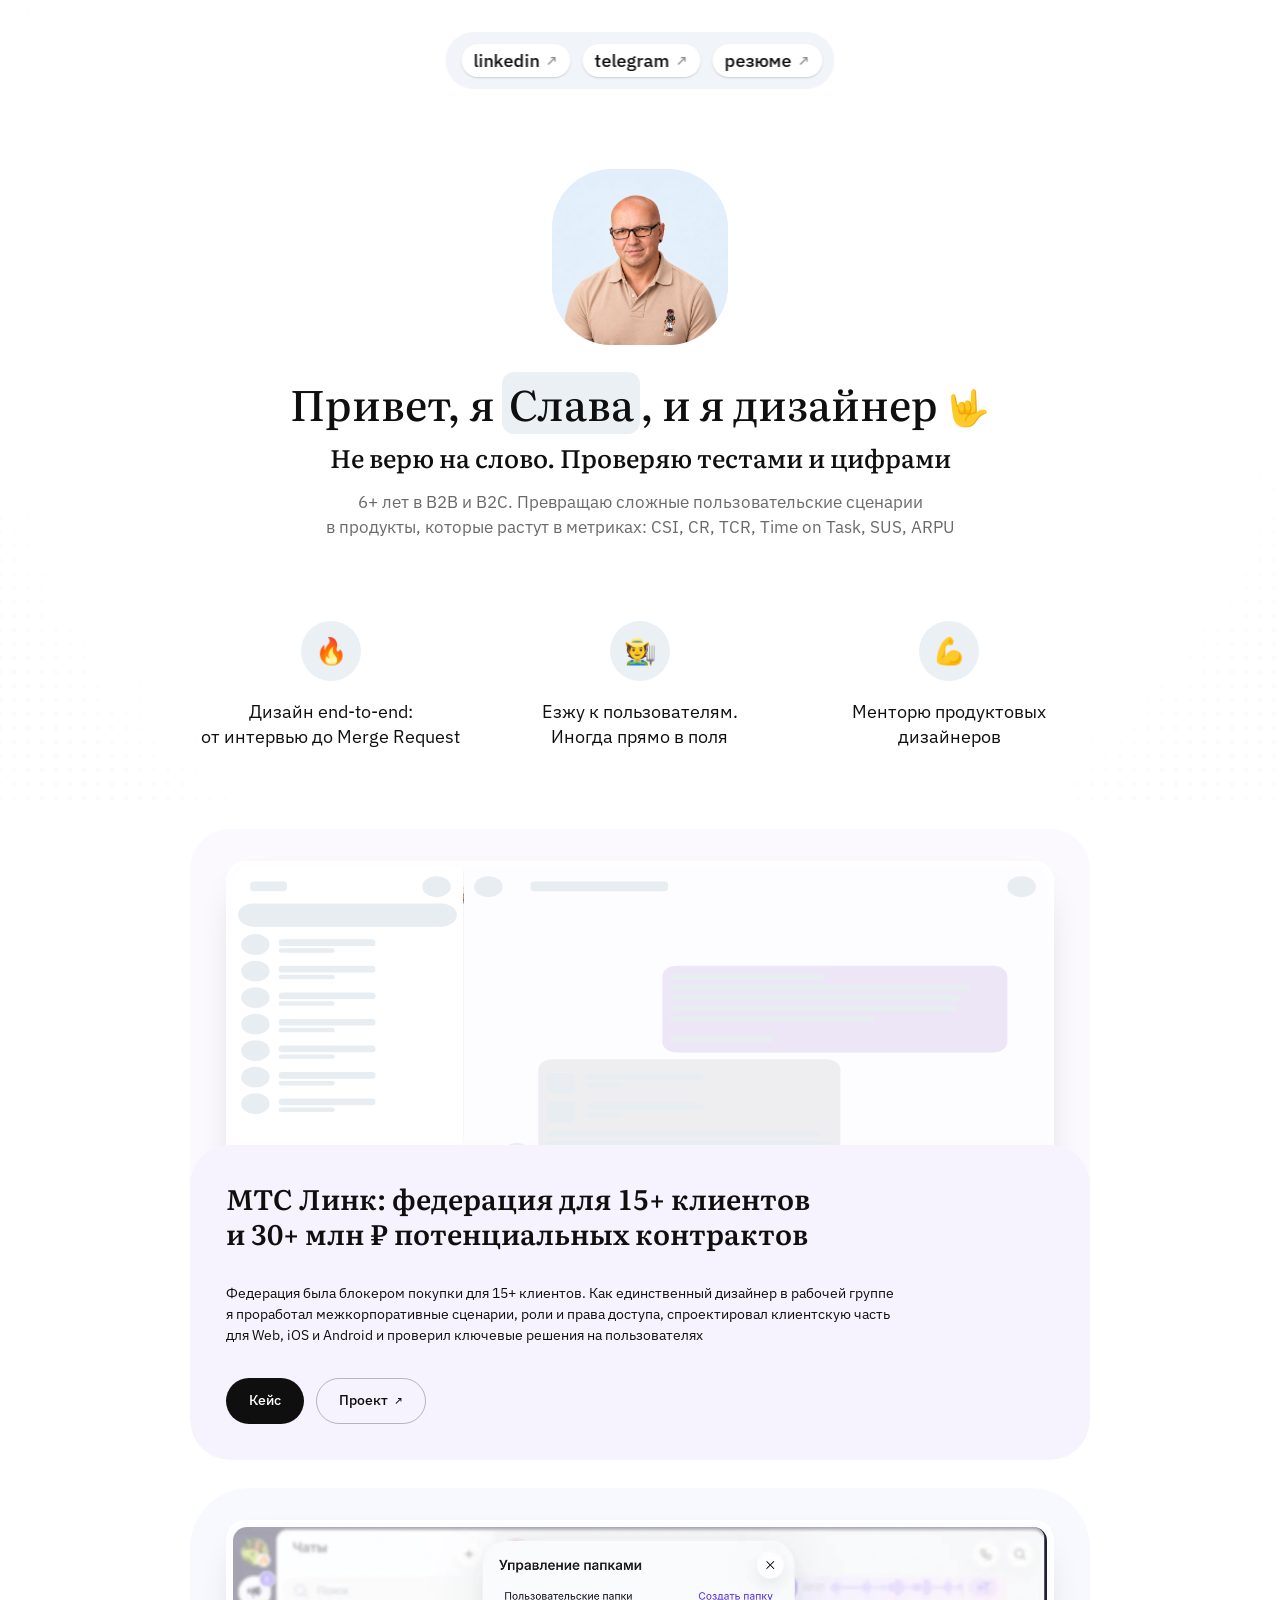
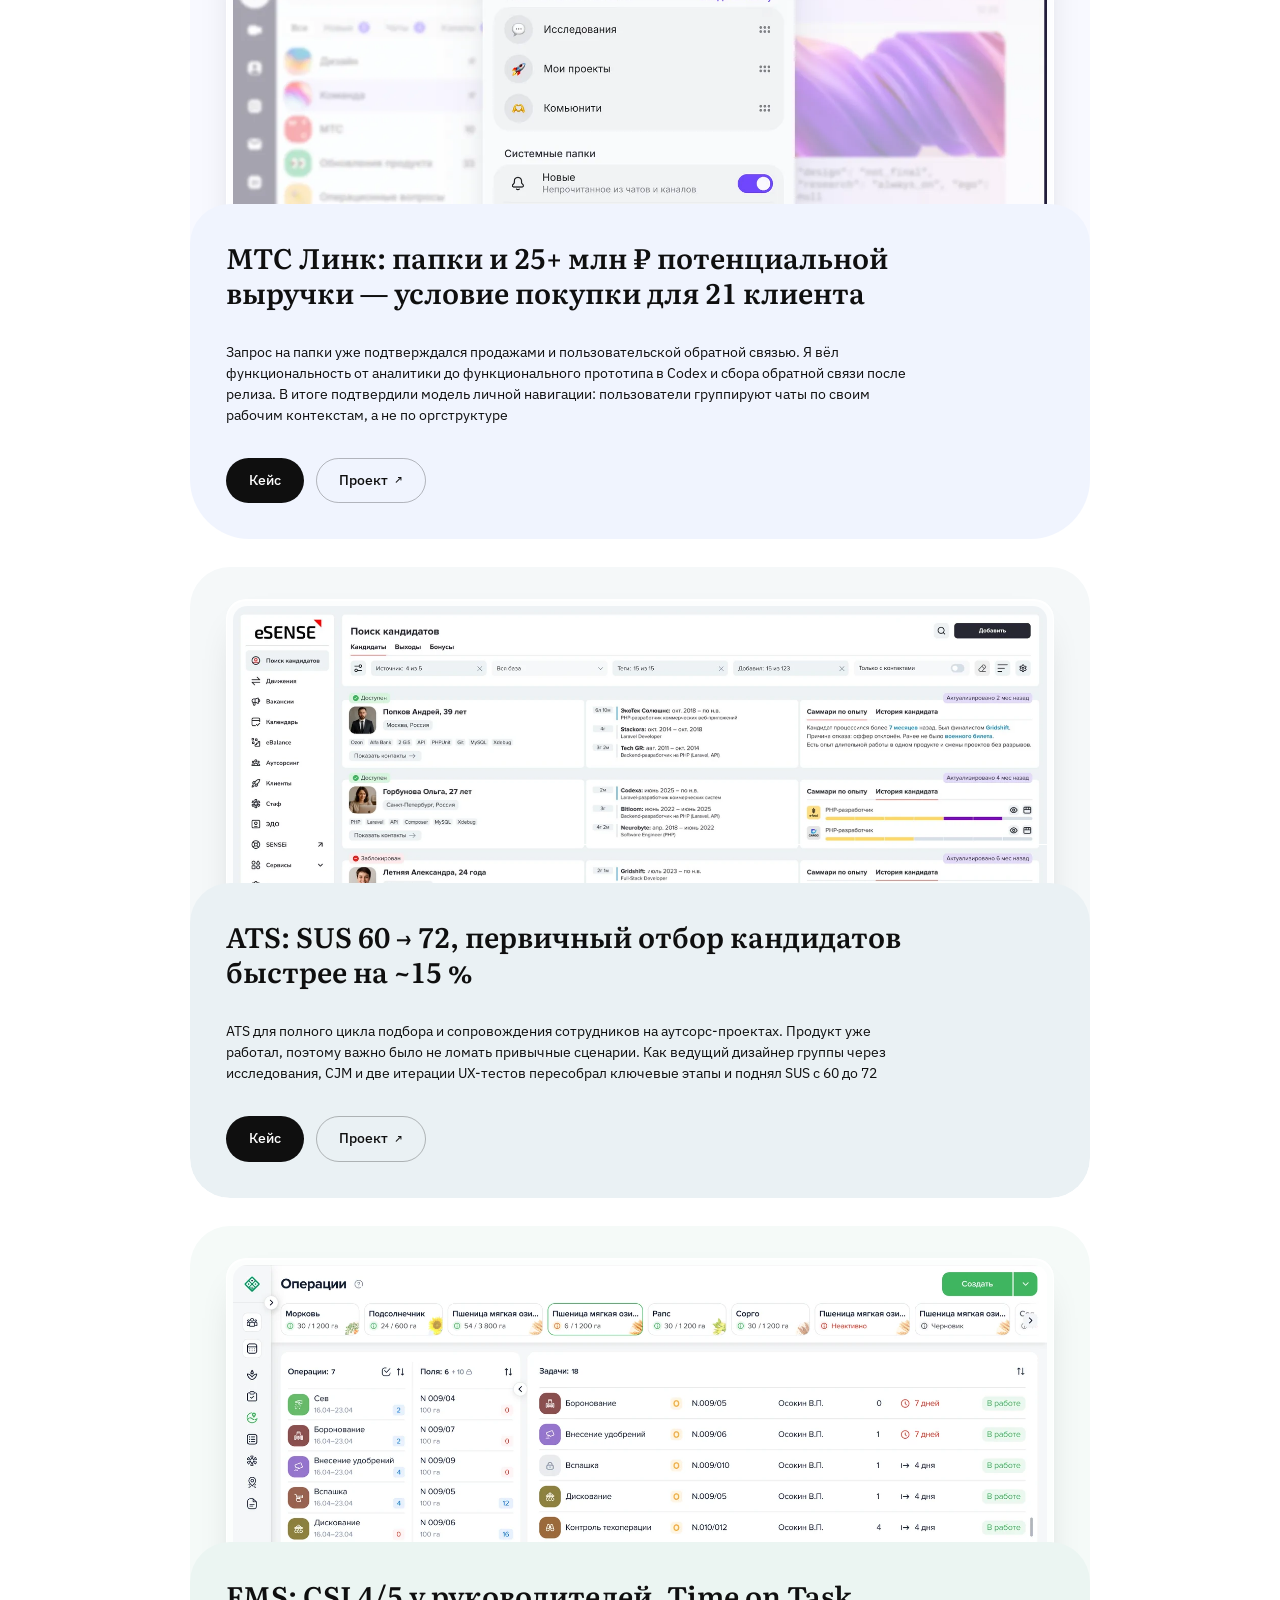
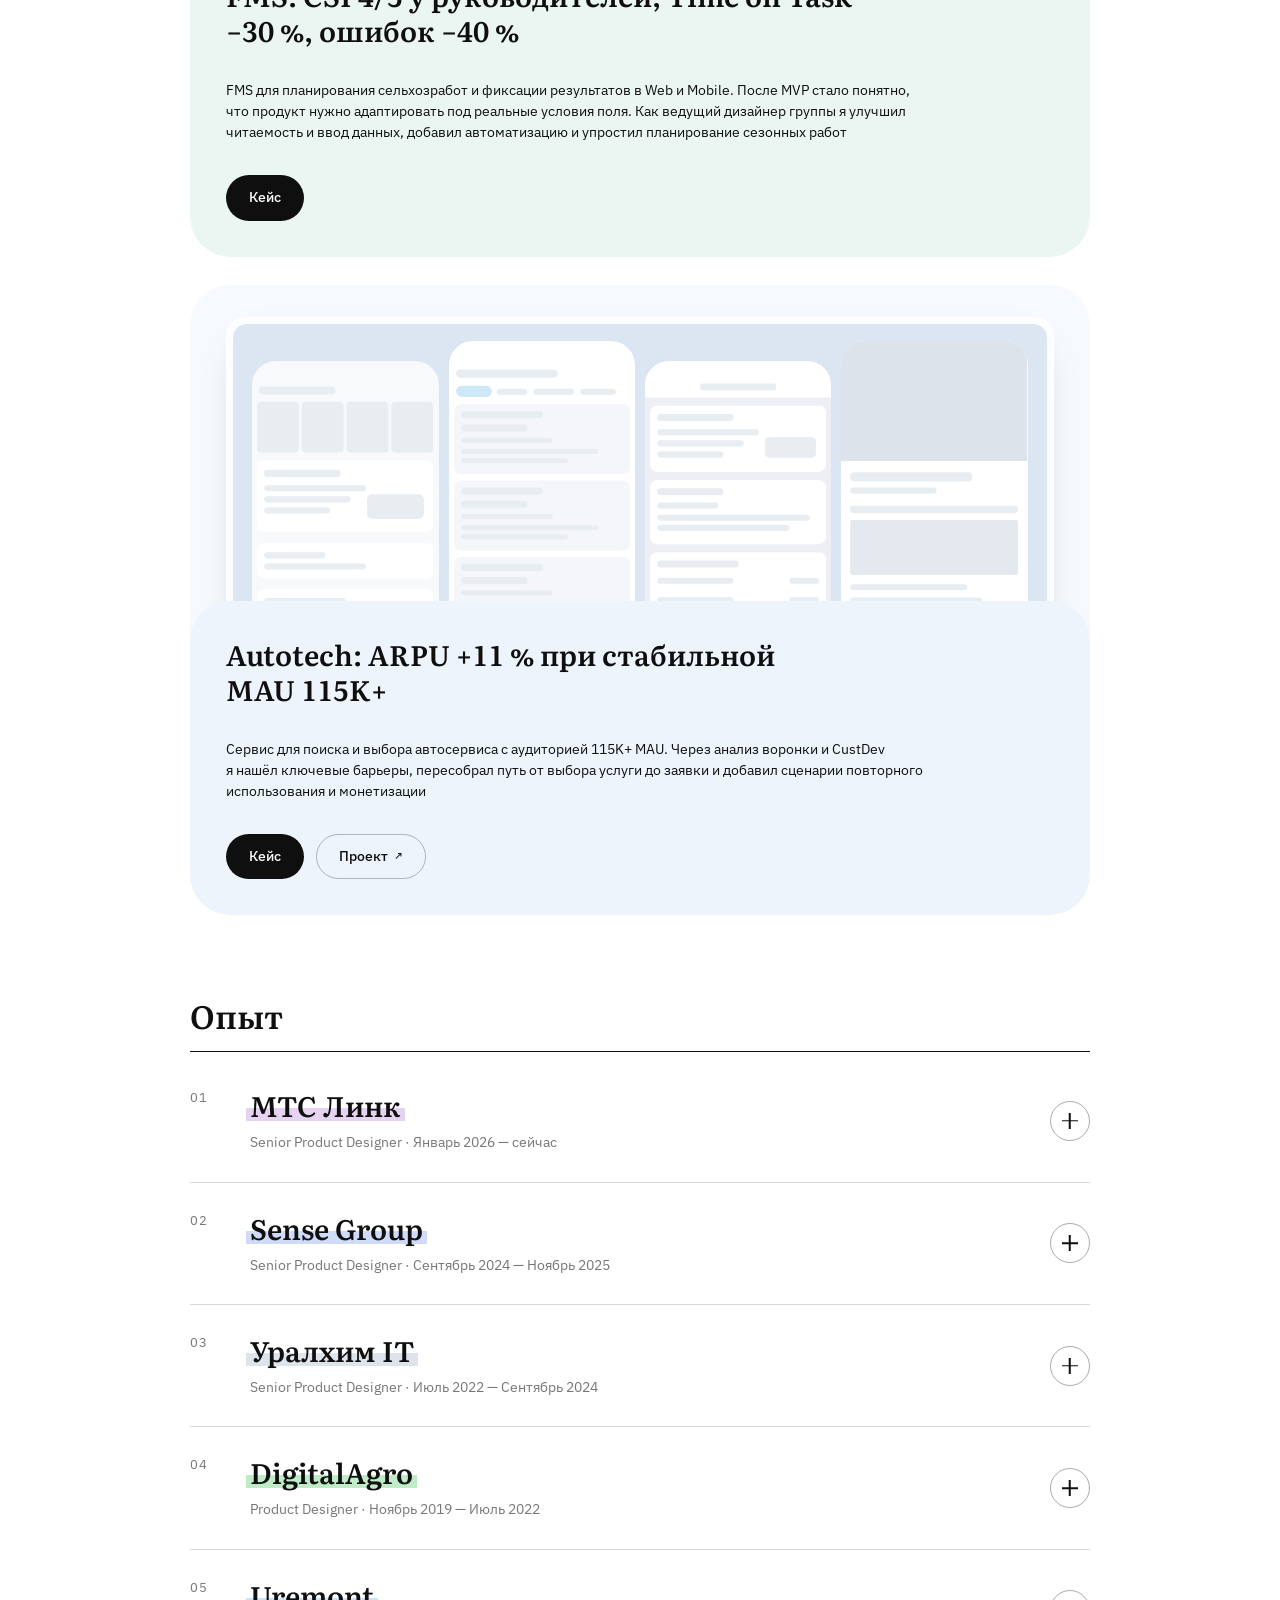
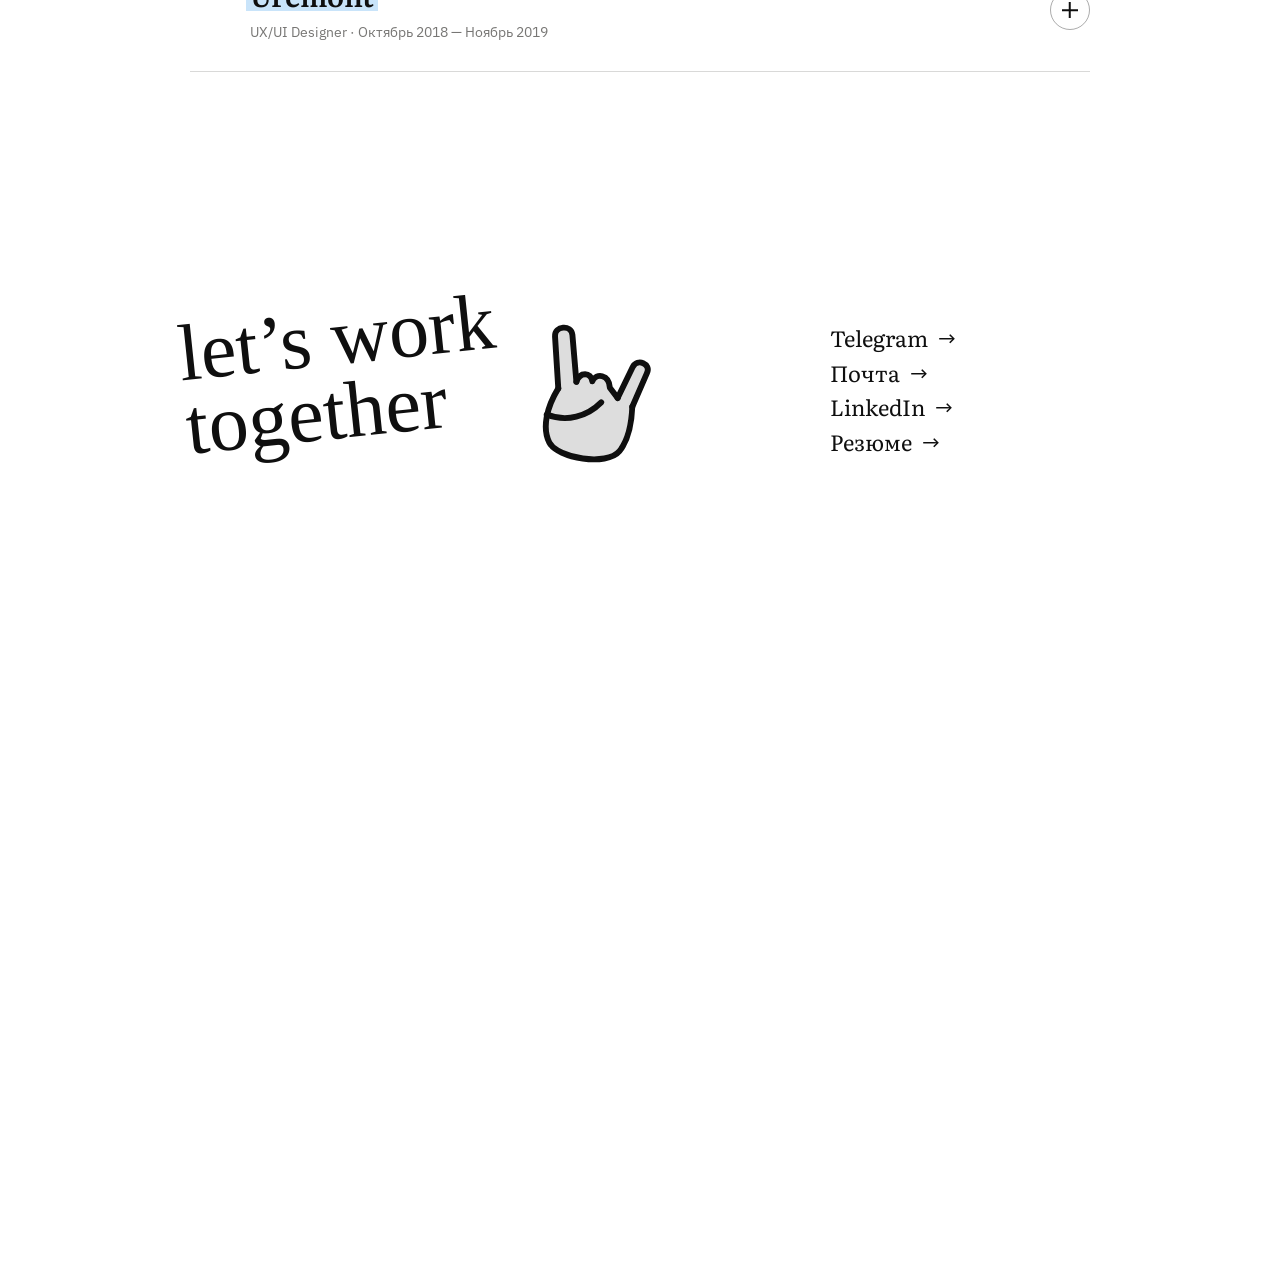
==== index.html @ 9d3e7391 "Обновление сайта: мобильные карточки, платформы, обложка папок - карточки ≤425 px: обложка с отступо" ====
<!doctype html>
<html lang="ru" data-variant="b" data-type="1" data-body="3">
<head>
<meta name="robots" content="noindex, nofollow"><!-- временно, на время вычитки; убрать перед запуском на домене -->
<meta charset="utf-8">
<meta name="viewport" content="width=device-width, initial-scale=1">
<meta name="description" content="Вячеслав Соколов — Senior Product Designer. B2B-продукты: корпоративные коммуникации, рекрутинг, полевые сервисы.">
<title>Вячеслав Соколов — портфолио</title>
<link rel="icon" href="assets/favicon/favicon.ico" sizes="48x48">
<link rel="icon" type="image/png" sizes="32x32" href="assets/favicon/favicon-32.png">
<link rel="icon" type="image/png" sizes="192x192" href="assets/favicon/icon-192.png">
<link rel="apple-touch-icon" href="assets/favicon/apple-touch-icon.png">
<meta property="og:type" content="website">
<meta property="og:locale" content="ru_RU">
<meta property="og:site_name" content="Портфолио Вячеслава Соколова">
<meta property="og:url" content="http://vsokolov.com/">
<meta property="og:title" content="Senior Product Designer">
<meta property="og:description" content="6+ лет в B2B и B2C. Превращаю сложные пользовательские сценарии в продукты.">
<link rel="preconnect" href="https://fonts.googleapis.com">
<link rel="preconnect" href="https://fonts.gstatic.com" crossorigin>
<link href="https://fonts.googleapis.com/css2?family=Geist:wght@400;500;600&family=Golos+Text:wght@400;500;600&family=Unbounded:wght@500;600;700&family=Literata:wght@500;600&family=IBM+Plex+Sans:wght@400;500;600&family=Inter:wght@400;500;600&family=Permanent+Marker&display=swap" rel="stylesheet">
<link rel="stylesheet" href="style.css?v=84">
<script src="site.js?v=96" defer></script>
</head>
<body>
<svg width="0" height="0" style="position:absolute" aria-hidden="true" focusable="false"><filter id="displace-1" x="-50%" y="-50%" width="200%" height="200%"><feTurbulence type="turbulence" baseFrequency="0.03" numOctaves="3" seed="1" result="turbulence"/><feDisplacementMap in="SourceGraphic" in2="turbulence" scale="1.4" xChannelSelector="R" yChannelSelector="G"/></filter><filter id="displace-2" x="-50%" y="-50%" width="200%" height="200%"><feTurbulence type="turbulence" baseFrequency="0.03" numOctaves="3" seed="2" result="turbulence"/><feDisplacementMap in="SourceGraphic" in2="turbulence" scale="1.4" xChannelSelector="R" yChannelSelector="G"/></filter><filter id="displace-3" x="-50%" y="-50%" width="200%" height="200%"><feTurbulence type="turbulence" baseFrequency="0.03" numOctaves="3" seed="3" result="turbulence"/><feDisplacementMap in="SourceGraphic" in2="turbulence" scale="1.4" xChannelSelector="R" yChannelSelector="G"/></filter><filter id="displace-4" x="-50%" y="-50%" width="200%" height="200%"><feTurbulence type="turbulence" baseFrequency="0.03" numOctaves="3" seed="4" result="turbulence"/><feDisplacementMap in="SourceGraphic" in2="turbulence" scale="1.4" xChannelSelector="R" yChannelSelector="G"/></filter><filter id="displace-5" x="-50%" y="-50%" width="200%" height="200%"><feTurbulence type="turbulence" baseFrequency="0.03" numOctaves="3" seed="5" result="turbulence"/><feDisplacementMap in="SourceGraphic" in2="turbulence" scale="1.4" xChannelSelector="R" yChannelSelector="G"/></filter></svg>
<a class="skip" href="#main">К содержанию</a>

<div class="page-wrapper">
  <!-- сайдбар слева: фото, имя, роль, кнопки -->
  <aside class="sidebar" id="top">
    <div class="sidebar__inner">
      <div class="sidebar__links">
        <a class="pill pill--outline" href="https://www.linkedin.com/in/vycheslav-sokolov/" target="_blank" rel="noopener">LinkedIn<i class="arr">↗</i></a>
        <a class="pill pill--outline" href="https://t.me/Sokolov_k_doske" target="_blank" rel="noopener">Telegram<i class="arr">↗</i></a>
        <a class="pill pill--outline" href="https://drive.google.com/drive/folders/1yA-wTGNDiWYQ2XmveLwB1-y0D-GJOp_q?usp=sharing" target="_blank" rel="noopener">Резюме<i class="arr">↗</i></a>
      </div>
      <div class="sidebar__photo" id="sidebar-photo"></div>
    </div>
  </aside>

  <main id="main">

  <section class="hero" aria-labelledby="h1">
    <h1 id="h1" class="hero__h"><span class="hero__b">Привет, я <mark class="chip">Слава</mark>, и я дизайнер<span class="hero__emo" aria-hidden="true">🤟</span></span><span class="hero__sub">Не верю на слово. Проверяю тестами и цифрами</span></h1>
    <p class="hero__lead">6+ лет в B2B и B2C. Превращаю сложные пользовательские сценарии в продукты, которые растут в метриках: CSI, CR, TCR, Time on Task, SUS, ARPU</p>
    <ul class="anchors">
      <li><span class="anchors__ico"><span class="anchors__emo" aria-hidden="true">🔥</span></span><span>Дизайн end-to-end: <br>от интервью до Merge Request</span></li>
      <li><span class="anchors__ico"><span class="anchors__emo" aria-hidden="true">🧑‍🌾</span></span><span>Езжу к пользователям. <br>Иногда прямо в поля</span></li>
      <li><span class="anchors__ico"><span class="anchors__emo" aria-hidden="true">💪</span></span><span>Менторю продуктовых <br>дизайнеров</span></li>
    </ul>
  </section>

  <section class="work" id="work" aria-label="Работы">
    <div id="cases"></div>
  </section>

  <section class="xpb" id="xpb" aria-labelledby="xpb-title">
    <div class="work__head"><h2 id="xpb-title">Опыт</h2></div>
    <div class="xpb__grid" id="xpb-grid"></div>
  </section>

  <section class="exp" id="experience" aria-labelledby="exp-title">
    <div class="work__head">
      <h2 id="exp-title">Опыт</h2>
    </div>
    <div class="xp-list" id="xp-list"></div>
    <div class="study">
      <div class="work__head work__head--sub"><h3>Учёба</h3></div>
      <ul class="study__list" id="study-list"></ul>
    </div>
  </section>


  <!-- ===== футер «let's rock»: чёрный на белом → по скроллу заезжает чёрная плашка, надпись инвертируется ===== -->
  <section class="fv fvx fv1" aria-label="Контакты">
    <div class="fvx__run"><div class="fvx__stick"><div class="fvx__layer fvx__layer--light"><div class="fvx__in fvx__in--1"><div class="fv1__art"><p class="rock" aria-hidden="true"><span>let’s work</span><span>together</span></p><svg class="horns" viewBox="0 0 250 290" aria-hidden="true" fill="none" stroke="currentColor" stroke-width="13" stroke-linecap="round" stroke-linejoin="round">
        <path d="M84 160 C76 126 72 92 76 68 C80 44 112 44 114 68 C116 94 118 120 122 140"/>
        <path d="M122 140 C134 128 164 128 172 146"/>
        <path d="M172 146 C178 120 188 94 198 72 C206 54 232 62 228 82 C224 106 212 134 202 168"/>
        <path d="M86 172 C60 178 26 160 12 128 C6 112 26 100 40 112 C58 128 76 148 92 160"/>
        <path d="M84 160 C76 206 90 256 138 262 C184 268 210 224 202 168"/>
      </svg></div><div class="fv1__side"><div class="fv__list"><a class="frow" href="https://t.me/Sokolov_k_doske" target=_blank rel=noopener><span>Telegram</span><i aria-hidden="true">→</i></a><a class="frow" href="mailto:sokolov_vya@mail.ru"><span>Почта</span><i aria-hidden="true">→</i></a><a class="frow" href="https://www.linkedin.com/in/vycheslav-sokolov/" target=_blank rel=noopener><span>LinkedIn</span><i aria-hidden="true">→</i></a><a class="frow" href="https://drive.google.com/drive/folders/1yA-wTGNDiWYQ2XmveLwB1-y0D-GJOp_q?usp=sharing" target=_blank rel=noopener><span>Резюме</span><i aria-hidden="true">→</i></a></div></div></div></div><div class="fvx__layer fvx__layer--dark" aria-hidden="true"><div class="fvx__in fvx__in--1"><div class="fv1__art"><p class="rock" aria-hidden="true"><span>let’s work</span><span>together</span></p><svg class="horns" viewBox="0 0 250 290" aria-hidden="true" fill="none" stroke="currentColor" stroke-width="13" stroke-linecap="round" stroke-linejoin="round">
        <path d="M84 160 C76 126 72 92 76 68 C80 44 112 44 114 68 C116 94 118 120 122 140"/>
        <path d="M122 140 C134 128 164 128 172 146"/>
        <path d="M172 146 C178 120 188 94 198 72 C206 54 232 62 228 82 C224 106 212 134 202 168"/>
        <path d="M86 172 C60 178 26 160 12 128 C6 112 26 100 40 112 C58 128 76 148 92 160"/>
        <path d="M84 160 C76 206 90 256 138 262 C184 268 210 224 202 168"/>
      </svg></div><div class="fv1__side"><div class="fv__list"><a class="frow" href="https://t.me/Sokolov_k_doske" target=_blank rel=noopener tabindex=-1><span>Telegram</span><i aria-hidden="true">→</i></a><a class="frow" href="mailto:sokolov_vya@mail.ru" tabindex=-1><span>Почта</span><i aria-hidden="true">→</i></a><a class="frow" href="https://www.linkedin.com/in/vycheslav-sokolov/" target=_blank rel=noopener tabindex=-1><span>LinkedIn</span><i aria-hidden="true">→</i></a><a class="frow" href="https://drive.google.com/drive/folders/1yA-wTGNDiWYQ2XmveLwB1-y0D-GJOp_q?usp=sharing" target=_blank rel=noopener tabindex=-1><span>Резюме</span><i aria-hidden="true">→</i></a></div></div></div></div></div></div>
  </section>

  </main>
</div>



<div class="sheet" id="sheet" aria-hidden="true">
  <div class="sheet__backdrop" data-close></div>
  <aside class="sheet__dialog" role="dialog" aria-modal="true" aria-labelledby="sheet-title" tabindex="-1">
    <button class="sheet__close" type="button" data-close aria-label="Закрыть кейс">✕</button>
    <div class="sheet__in" id="sheet-in"></div>
  </aside>
</div>
</body>
</html>
---- style.css ----
/* ==========================================================
   Ink / Paper · karalevich.com composition × n.belov.design cards
   Фиксированная сборка под 1920 — без адаптива.
   Референсы:
   — karalevich.com: угловая навигация, центрированное вступление,
     нарратив-заголовок + таблица фактов перед сценой со скринами.
   — n.belov.design/ru: карточка кейса = плашка с центрированной
     маркой бренда, короткий текст, две пилюли-кнопки.
   ========================================================== */
:root{
  --paper:#FFFFFF; --paper-2:#F4F3F0;
  --ink:#15130F; --ink-70:rgba(21,19,15,.72); --ink-55:rgba(21,19,15,.58); --ink-30:rgba(21,19,15,.32);
  --rule:rgba(21,19,15,.16); --rule-soft:rgba(21,19,15,.10);
  --signal:#C2412A;
  --tone-ink:#15130F; --tone-blue:#1B3050; --tone-clay:#9A4426; --tone-sage:#2E4B3B;

  --canvas:1920px;
  --container:900px;  /* B: единая ширина контента; ничто не выходит за неё */
  --gutter:28px;      /* B: отступ внутри карточки = зазор между карточками */
  --col:800px;     /* ЕДИНАЯ колонка: хиро, заголовки, карточки, опыт, контакты — всё по ней */
  --gap:22px;
  --r:40px;        /* радиус карточки */
  --r-in:18px;     /* вложенный радиус = --r минус отступ кадра (40−22) */
  --media-h:300px; /* высота медиа-контейнера в карточке */
  --media-pad:22px;

  --f-display:"Unbounded","Golos Text",sans-serif;
  --f-body:"Golos Text","Inter","Helvetica Neue",Arial,sans-serif;
}
*{box-sizing:border-box}
html{scroll-behavior:smooth;scroll-padding-top:40px}
body{
  margin:0;min-width:var(--canvas);width:var(--canvas);margin-inline:auto;
  background:var(--paper);color:var(--ink);font-family:var(--f-body);
  font-size:16px;line-height:1.6;letter-spacing:0;font-variant-numeric:tabular-nums;
  -webkit-font-smoothing:antialiased;
}
/* двухколоночная верстка: сайдбар слева, контент справа */
/* внешний отступ = --edge со всех сторон страницы; он же отступ плашки от верха/низа экрана */
.page-wrapper{--edge:30px;display:grid;grid-template-columns:300px 1fr;gap:60px;padding:var(--edge);min-height:100vh}
body.is-locked{overflow:hidden}
a{color:inherit;text-decoration:none}
h1,h2,h3,h4,p,ul,ol,li,dl,dd,dt,figure,figcaption,button{margin:0;padding:0}
ul,ol{list-style:none}
button{font:inherit;color:inherit;background:none;border:0;cursor:pointer}
img{display:block;max-width:100%}
:focus-visible{outline:2px solid var(--signal);outline-offset:3px}
.skip{position:absolute;left:12px;top:-60px;z-index:200;background:var(--ink);color:var(--paper);padding:10px 16px;font-size:14px}
.skip:focus{top:12px}
.meta{font-size:11px;letter-spacing:.14em;text-transform:uppercase;font-weight:600;color:var(--ink-55)}

/* ================= SIDEBAR (слева: фото, имя, роль, кнопки) ================= */
.sidebar{
  /* плашка закреплена и всегда равна высоте экрана минус внешние отступы сверху/снизу */
  position:sticky;top:var(--edge);align-self:start;
  height:calc(100vh - var(--edge)*2);
  background:#F7F7F7;border-radius:var(--r);
  padding:32px;overflow-y:auto;scrollbar-width:none;
}
.sidebar::-webkit-scrollbar{display:none}
/* внутренний отступ 32px со всех сторон; верх — фото/имя/био, низ — кнопки прибиты к нижнему краю */
.sidebar__inner{display:flex;flex-direction:column;align-items:center;text-align:center;min-height:100%}
.sidebar__photo{
  width:160px;height:160px;margin-bottom:28px;
  background:var(--paper-2);border-radius:50%;
  display:flex;align-items:center;justify-content:center;
  font-size:12px;color:var(--ink-55);flex:none;
}

/* ссылки и подпись нужны только варианту B */
.sidebar__links,.hero__b,.hero__lead,.anchors,.arr,.kcard__panel--b{display:none}

/* ================= ПЕРЕКЛЮЧАТЕЛЬ ВАРИАНТОВ ================= */

/* ================= PILLS (n.belov-style buttons) ================= */
.pill{display:inline-flex;align-items:center;gap:7px;border-radius:999px;padding:11px 22px;font-size:13.5px;font-weight:500;border:1px solid transparent;transition:background .2s,color .2s,border-color .2s}
.pill--solid{background:var(--paper);color:var(--ink)}
.pill--solid:hover{background:var(--ink);color:var(--paper)}
.pill--line{border-color:rgba(247,245,240,.4);color:var(--paper)}
.pill--line:hover{background:var(--paper);color:var(--ink);border-color:var(--paper)}
/* тёмные пилюли — для карточек на светлой подложке */
.pill--dark{background:var(--ink);color:var(--paper)}
.pill--dark:hover{background:transparent;color:var(--ink);border-color:var(--ink)}
.pill--outline{border-color:var(--rule);color:var(--ink)}
.pill--outline:hover{background:var(--ink);color:var(--paper);border-color:var(--ink)}

/* ================= HERO (центрированное вступление) ================= */
.hero{max-width:var(--col);margin-inline:auto;padding:80px 0 100px;text-align:center}
.hero__eyebrow{display:block}
.hero__h{margin-top:26px;font-family:var(--f-display);font-size:38px;line-height:1.22;letter-spacing:0;font-weight:600;text-wrap:balance;max-width:45ch;margin-inline:auto}
.hero__h em{font-style:normal;color:var(--ink-30)}

/* ================= WORK ================= */
.work{max-width:var(--col);margin-inline:auto;padding:60px 0 0}
.work__head{display:flex;align-items:baseline;justify-content:space-between;gap:20px;padding-bottom:16px;border-bottom:1px solid var(--ink)}
.work__head h2{font-family:var(--f-display);font-size:30px;letter-spacing:0;font-weight:600}
.work__head--sub{padding-bottom:14px;margin-top:0}
.work__head h3{font-family:var(--f-display);font-size:20px;letter-spacing:0;font-weight:600}

/* ---- case card: единая карточка в духе n.belov — медиа сверху, панель с фактами снизу ---- */
.case{max-width:var(--col);margin-inline:auto;padding-top:96px}

.kcard{
  --tone:var(--tone-ink);--on:#F7F5F0;--on-2:rgba(247,245,240,.62);--on-3:rgba(247,245,240,.22);
  display:block;width:100%;border-radius:var(--r);overflow:hidden;
  box-shadow:0 1px 0 var(--rule-soft);
}
.kcard[data-tone="blue"]{--tone:var(--tone-blue)}
.kcard[data-tone="clay"]{--tone:var(--tone-clay)}
.kcard[data-tone="sage"]{--tone:var(--tone-sage)}

/* сцена фиксированной высоты 300px; кадр внутри центрируется и живёт по высоте,
   ширина — производная от пропорций картинки, на всю ширину не тянется */
.kcard__media{position:relative;height:var(--media-h);padding:var(--media-pad);background:var(--paper-2);display:flex;align-items:center;justify-content:center;overflow:hidden}
.kcard__media img{position:static;width:auto;height:100%;max-width:100%;object-fit:contain;border-radius:var(--r-in);box-shadow:0 18px 40px -22px rgba(21,19,15,.38)}
.kcard__ghost{font-family:var(--f-display);font-weight:700;font-size:140px;letter-spacing:0;color:var(--tone);opacity:.16;line-height:1;user-select:none}

.kcard__panel{background:var(--tone);color:var(--on);padding:52px 64px 56px}
.kcard__eyebrow{color:var(--on-2)}
.kcard__title{margin-top:16px;font-family:var(--f-display);font-size:30px;line-height:1.18;letter-spacing:0;font-weight:600;max-width:34ch}
.kcard__facts{margin-top:30px;border-top:1px solid var(--on-3)}
.kcard__facts div{display:grid;grid-template-columns:168px minmax(0,1fr);gap:18px;padding:14px 0;border-bottom:1px solid var(--on-3);font-size:14.5px}
.kcard__facts dt{color:var(--on-2)}
.kcard__facts dd{font-weight:500}
.kcard__btns{margin-top:20px;display:flex;gap:12px}

/* ---- variant: лёгкая тональность — бледная подложка в цвете кейса, тёмный текст ---- */
.kcard--light{border:1px solid color-mix(in srgb, var(--tone) 26%, white)}
.kcard--light .kcard__media{background:color-mix(in srgb, var(--tone) 9%, white)}
.kcard--light .kcard__ghost{color:var(--tone);opacity:.28}
.kcard--light .kcard__panel{background:color-mix(in srgb, var(--tone) 7%, white);color:var(--ink)}
.kcard--light .kcard__eyebrow{color:var(--ink-55)}
.kcard--light .kcard__facts{border-top-color:color-mix(in srgb, var(--tone) 30%, white)}
.kcard--light .kcard__facts div{border-bottom-color:color-mix(in srgb, var(--tone) 22%, white)}
.kcard--light .kcard__facts dt{color:var(--ink-55)}
.kcard--light .kcard__facts dd{color:var(--ink)}

/* ---- variant: серая подложка — изображение в рамке внутри, факты на том же сером поле ---- */
.kcard--grey{border:1px solid var(--rule-soft)}
.kcard--grey .kcard__panel{background:var(--paper-2);color:var(--ink);padding:44px 64px 56px}
.kcard--grey .kcard__media{background:var(--paper-2)}
.kcard--grey .kcard__media .frame{display:block;height:100%;border-radius:var(--r-in);overflow:hidden;box-shadow:0 18px 40px -22px rgba(21,19,15,.3)}
.kcard--grey .kcard__media .frame img{width:auto;height:100%;max-width:100%;object-fit:contain;display:block;border-radius:0;box-shadow:none}
.kcard--grey .kcard__eyebrow{color:var(--ink-55)}
.kcard--grey .kcard__title{color:var(--ink)}
.kcard--grey .kcard__facts{border-top-color:var(--ink)}
.kcard--grey .kcard__facts div{border-bottom-color:var(--rule-soft)}
.kcard--grey .kcard__facts dt{color:var(--ink-55)}
.kcard--grey .kcard__facts dd{color:var(--ink)}

/* ================= EXPERIENCE ================= */
.exp{max-width:var(--col);margin-inline:auto;padding-top:150px}
.xp-list{border-top:0}
.xp{border-bottom:1px solid var(--rule)}
/* заголовок строки — заподлицо с колонкой, индикатор прижат к правому краю */
.xp__head{width:100%;text-align:left;display:grid;grid-template-columns:minmax(0,1fr) 26px;column-gap:var(--gap);align-items:center;padding:20px 0}
/* индикатор: форма не меняется, плюс складывается в минус; открытое состояние — заливка */
.xp__icon{justify-self:end;width:26px;height:26px;border-radius:50%;border:1px solid var(--rule);position:relative;flex:none;transition:background .22s,border-color .22s}
.xp__icon::before,.xp__icon::after{content:"";position:absolute;left:50%;top:50%;width:10px;height:1px;background:var(--ink);
  transform:translate(-50%,-50%);transition:background .22s,transform .3s cubic-bezier(.2,.8,.3,1)}
.xp__icon::after{transform:translate(-50%,-50%) rotate(90deg)}
.xp__head:hover .xp__icon{border-color:var(--ink-55)}
.xp.is-open .xp__icon{background:var(--ink);border-color:var(--ink)}
.xp.is-open .xp__icon::before,.xp.is-open .xp__icon::after{background:var(--paper)}
.xp.is-open .xp__icon::after{transform:translate(-50%,-50%) rotate(90deg) scaleX(0)}
.xp__main{display:flex;flex-direction:column;gap:4px}
.xp__co{font-family:var(--f-display);font-size:17px;letter-spacing:0;font-weight:600}
.xp__sub{font-size:13.5px;color:var(--ink-55)}
.xp__sub em{font-style:normal;color:var(--signal)}
.xp__panel{display:grid;grid-template-rows:0fr;transition:grid-template-rows .4s cubic-bezier(.2,.8,.3,1)}
.xp.is-open .xp__panel{grid-template-rows:1fr}
.xp__inner{overflow:hidden;min-height:0}
.xp__body{padding:2px 0 32px;max-width:68ch}
.xp__about{font-size:13.5px;line-height:1.6;color:var(--ink-70)}
.xp__items{margin-top:15px;display:flex;flex-direction:column;gap:10px}
.xp__items li{position:relative;font-size:13.5px;line-height:1.6;color:var(--ink-70)}
.xp__items li::before{content:"";position:absolute;left:-18px;top:.8em;width:7px;height:1px;background:var(--ink-30)}
.xp__items b{font-weight:600;color:var(--ink)}
.xp__link{margin-top:17px;display:inline-flex;gap:8px;font-size:13.5px;font-weight:500;border-bottom:1px solid var(--rule);padding-bottom:2px;transition:border-color .2s}
.xp__link:hover{border-color:var(--signal)}

.study{margin-top:84px}
.study__list{margin-top:13px}
/* [институт] [название курса] [год] — заподлицо слева, год прижат вправо */
.study__list li{display:grid;grid-template-columns:230px minmax(0,1fr) auto;column-gap:var(--gap);align-items:baseline;padding:13px 0;border-bottom:1px solid var(--rule-soft);font-size:13.5px}
.study__list li span:nth-child(1){color:var(--ink)}
.study__list li span:nth-child(1) i{font-style:normal;color:var(--ink-55)}
.study__list li span:nth-child(2){color:var(--ink-55);white-space:nowrap;text-align:right}

/* ================= CONTACTS ================= */

/* ================= SHEET ================= */
.sheet{position:fixed;inset:0;z-index:100;display:none}
.sheet.is-open{display:block}
.sheet__backdrop{position:absolute;inset:0;background:rgba(21,19,15,.4);opacity:0;transition:opacity .3s}
.sheet.is-in .sheet__backdrop{opacity:1}
.sheet__dialog{position:absolute;top:0;bottom:0;right:0;width:780px;background:var(--paper);overflow-y:auto;overscroll-behavior:contain;border-left:1px solid var(--rule);transform:translateX(24px);opacity:0;transition:transform .36s cubic-bezier(.2,.8,.3,1),opacity .24s}
.sheet.is-in .sheet__dialog{transform:none;opacity:1}
.sheet__close{position:sticky;top:16px;float:right;margin:16px 16px 0 0;z-index:2;width:36px;height:36px;border:1px solid var(--ink);background:var(--paper);display:flex;align-items:center;justify-content:center;font-size:13px;transition:background .2s,color .2s}
.sheet__close:hover{background:var(--ink);color:var(--paper)}
.sheet__in{padding:48px 48px 90px}
.case__eyebrow{margin-bottom:16px}
.case__title{font-family:var(--f-display);font-size:34px;line-height:1.08;letter-spacing:0;font-weight:600;max-width:20ch}
.case__lead{margin-top:16px;font-size:18px;line-height:1.45;color:var(--ink-70);max-width:44ch}
.case__sheet-facts{margin-top:30px;border-top:1px solid var(--ink)}
.case__sheet-facts div{display:grid;grid-template-columns:132px minmax(0,1fr);gap:16px;padding:11px 0;border-bottom:1px solid var(--rule-soft);font-size:13.5px}
.case__sheet-facts dt{color:var(--ink-55)}
.case__sec{margin-top:36px}
.case__sec h3{margin-bottom:10px}
.case__sec p{font-size:15.5px;line-height:1.62;color:var(--ink-70);max-width:62ch}
.case__metrics{margin-top:38px;padding-top:24px;border-top:1px solid var(--ink);display:grid;grid-template-columns:repeat(2,minmax(0,1fr));gap:22px var(--gap)}
.case__metrics b{display:block;font-family:var(--f-display);font-size:32px;font-weight:600;letter-spacing:0;line-height:1}
.case__metrics span{display:block;margin-top:8px;font-size:13.5px;color:var(--ink-55);max-width:28ch;line-height:1.4}
.case__stages li{display:grid;grid-template-columns:34px minmax(0,1fr);gap:12px;padding:16px 0;border-top:1px solid var(--rule-soft)}
.case__stages li > span{font-family:var(--f-display);font-size:11px;letter-spacing:.06em;color:var(--ink-55);padding-top:5px;font-weight:600}
.case__stages h4{font-family:var(--f-display);font-size:18px;font-weight:600;letter-spacing:0;line-height:1.2;margin-bottom:6px}
.case__stages p{font-size:13.5px;line-height:1.6;color:var(--ink-70);max-width:58ch}
.case__media{margin-top:34px;display:grid;gap:18px}
.case__media figure{border:1px solid var(--rule)}
.case__media img{display:block;width:100%;aspect-ratio:16/10;object-fit:cover}
.case__media figcaption a{color:inherit;text-decoration:underline;text-decoration-thickness:1px;text-underline-offset:3px}
.case__media figcaption a:hover{text-decoration-thickness:2px}
.case__media video{display:block;width:100%;height:auto;background:var(--paper-2)}
.case__media .ph{aspect-ratio:16/10;background:var(--paper-2);display:flex;align-items:center;justify-content:center;flex-direction:column;gap:4px}
.case__media .ph b{font-size:11px;letter-spacing:.1em;text-transform:uppercase;color:var(--ink-30);font-weight:600}
.case__media .ph small{font-size:12px;color:var(--ink-30)}
.case__media figcaption{padding:10px 14px 12px;font-size:12.5px;color:var(--ink-55)}
.case__take{margin-top:38px}
.case__take li{position:relative;padding:0 0 0 18px;margin-top:10px;font-size:13.5px;line-height:1.6;color:var(--ink-70);max-width:62ch}
.case__take li::before{content:"";position:absolute;left:0;top:.8em;width:6px;height:1px;background:var(--ink-30)}
.case__next{margin-top:52px;padding-top:20px;border-top:1px solid var(--ink);width:100%;display:flex;justify-content:space-between;align-items:center;gap:16px;text-align:left}
.case__next span{font-size:13.5px;color:var(--ink-55)}
.case__next strong{font-family:var(--f-display);font-weight:600;font-size:18px;letter-spacing:0;transition:transform .3s;display:inline-block}
.case__next:hover strong{transform:translateX(4px)}

/* ================= REVEAL ================= */
.rv{opacity:0;transform:translateY(14px);transition:opacity .7s ease,transform .7s cubic-bezier(.2,.8,.3,1)}
.rv.in{opacity:1;transform:none}
@media (prefers-reduced-motion:reduce){
  html{scroll-behavior:auto}
  .rv{opacity:1;transform:none;transition:none}
}

/* ================= ОСНОВНОЙ МАКЕТ =================
   Реальная композиция референса romaaaa.framer.website (замер на 1920):
   одна центральная колонка 1160px в контейнере 1200px; сверху плавающая пилюля-навигация;
   аватар 140px → заголовок 54/54 Geist 500 по центру → проекты: слева клиент+описание, справа период+роль,
   под ними медиа 1160×700 (r8, #F9F9F9). Расстояния: аватар→заголовок 16, заголовок→первый проект 140,
   шапка проекта→медиа 20, медиа→следующий проект 80. Серый #ABABAB, чёрный #0F0F0F. */
[data-variant="b"] body{width:auto;min-width:0}
[data-variant="b"]{--ink:#0F0F0F;--b-gray:#ABABAB;--f-geist:"Geist","Golos Text",sans-serif}
[data-variant="b"] .page-wrapper{display:block;max-width:var(--container);margin-inline:auto;padding:144px 0 120px;min-height:0}
[data-variant="b"] .sidebar{position:static;height:auto;background:none;border-radius:0;padding:0;overflow:visible}
[data-variant="b"] .sidebar__inner{display:block;min-height:0;text-align:center}

/* пилюля-навигация: fixed, по центру */
[data-variant="b"] .sidebar__links{display:flex;gap:12px;position:fixed;top:32px;left:50%;transform:translateX(-50%);z-index:110;padding:12px 12px 12px 16px;border-radius:100px;background:rgba(235,240,245,.7);-webkit-backdrop-filter:blur(16px);backdrop-filter:blur(16px)}
[data-variant="b"] .sidebar__links .pill{gap:4px;padding:6px 12px;border:0;border-radius:23px;background:#fff;color:var(--ink);font-family:var(--f-geist);font-size:18px;line-height:21px;font-weight:500;box-shadow:0 1px 2px rgba(0,0,0,.16);text-transform:lowercase}
[data-variant="b"] .sidebar__links .pill:hover{background:var(--ink);color:#fff}
[data-variant="b"] .arr{display:inline;font-style:normal;font-size:.85em;opacity:.45;margin-left:2px}
[data-variant="b"] .sidebar__photo{display:block;width:140px;height:140px;aspect-ratio:auto;margin:0 auto 16px;border-radius:50%;overflow:hidden;background:#F9F9F9}
[data-variant="b"] .sidebar__photo img{width:100%;height:100%;object-fit:cover;object-position:50% 12%;border-radius:0 !important}
/* заголовок */
[data-variant="b"] .hero{max-width:none;margin:0;padding:0;text-align:center}

[data-variant="b"] .hero__b{display:inline}
[data-variant="b"] .hero__h{margin:0 auto;max-width:none;font-family:var(--f-hero);font-size:54px;font-weight:500;text-wrap:balance;color:var(--ink)}
/* проекты: компоновка из Figma (node 249:28) — серая плита, белый верхний блок с медиа 300px, текст ниже.
   Типографика карточки — прежняя (Unbounded / Golos). Одна карточка в ряд. */
[data-variant="b"] .work{max-width:none;margin:0;padding:96px 0 0}
[data-variant="b"] #cases{display:grid;grid-template-columns:minmax(0,1fr);gap:var(--gutter)}
[data-variant="b"] .case{max-width:none;margin:0;padding:0;display:block}
/* карточка: цветная плита-градиент по теме кейса; медиа внутри с вложенным радиусом (40 − 28 = 12), без белой рамки */
[data-variant="b"] .kcard{display:block;width:100%;border:0;border-radius:var(--r);box-shadow:none;overflow:hidden;
  background:var(--bg)}
[data-variant="b"] .kcard__media,[data-variant="b"] .kcard--light .kcard__media,[data-variant="b"] .kcard--grey .kcard__media{height:calc(var(--media-h) + var(--gutter)*2);padding:var(--gutter) var(--gutter) 0;border-radius:0;background:none}
[data-variant="b"] .kcard__media img,[data-variant="b"] .kcard--grey .kcard__media .frame img{width:100%;height:100%;max-width:none;object-fit:cover;border-radius:0;box-shadow:none}
[data-variant="b"] .kcard__media img{border-radius:calc(var(--r) - var(--gutter))}
[data-variant="b"] .kcard--grey .kcard__media .frame{width:100%;height:100%;border-radius:calc(var(--r) - var(--gutter));box-shadow:none}
[data-variant="b"] .kcard__panel,[data-variant="b"] .kcard--light .kcard__panel,[data-variant="b"] .kcard--grey .kcard__panel{background:none;color:var(--ink);padding:40px var(--gutter) var(--gutter)}
[data-variant="b"] .kcard__eyebrow,[data-variant="b"] .kcard--light .kcard__eyebrow,[data-variant="b"] .kcard--grey .kcard__eyebrow{color:rgba(15,15,15,.6)}
[data-variant="b"] .kcard__title{max-width:none;text-wrap:balance}
[data-variant="b"] .kcard .kcard__facts{border-top-color:var(--ink)}
[data-variant="b"] .kcard .kcard__facts div{border-bottom-color:rgba(15,15,15,.16)}
[data-variant="b"] .kcard .kcard__facts dt{color:rgba(15,15,15,.6)}
[data-variant="b"] .kcard .pill--outline{border-color:rgba(15,15,15,.28)}
[data-variant="b"] .kcard .pill--outline:hover{border-color:var(--ink)}

/* ===== ТИПОГРАФИКА B (выбран вариант 3): Playfair Display в заголовках + Golos Text в тексте.
   Трекинг на ступень свободнее (−.015 → −.005em), межстрочный +10% ===== */
[data-variant="b"]{--f-display:"Playfair Display","Golos Text",serif;--f-hero:"Playfair Display","Golos Text",serif}
[data-variant="b"] .hero__h{font-weight:500;letter-spacing:0;line-height:1.1}   /* 54px / 59px */
[data-variant="b"] .kcard__title,[data-variant="b"] .work__head h2,[data-variant="b"] .xp__co,[data-variant="b"] .work__head h3{font-weight:600;letter-spacing:0}
[data-variant="b"] .kcard__title{font-size:28px;line-height:1.25}
[data-variant="b"] .work__head h2{line-height:1.35}

/* опыт и контакты — в той же колонке */
[data-variant="b"] .exp{max-width:none;margin-inline:0}

/* ===== B: блок метрик между приветствием и карточками ===== */

/* ===== B: акценты в сетке карточек ===== */
/* 01 — медиа в край: без полей слева, справа и сверху; скругление верха задаёт сама карточка */
[data-variant="b"] .kcard__media{height:calc(var(--media-h) + var(--gutter));padding:0}
[data-variant="b"] .kcard__media img{border-radius:0}
/* 03 — скругление +50% (40 → 60); вложенный радиус медиа = 60 − 28 */
[data-variant="b"] #case-folders .kcard{border-radius:calc(var(--r)*1.5)}
[data-variant="b"] #case-folders .kcard__media .frame{border-radius:calc(var(--r)*1.5 - var(--gutter))}

/* ===== B: опыт и учёба =====
   [№] [компания ………… роль · период] [+]. Ховер — плоская подложка на всю строку, без скруглений;
   контент сдвигается внутрь на 20px, граница строки остаётся на месте. Всё внутри контейнера. */
[data-variant="b"] .xp-list{counter-reset:xp;margin-top:8px}
[data-variant="b"] .xp{counter-increment:xp;border-bottom:1px solid var(--rule)}
[data-variant="b"] .xp__head{grid-template-columns:44px minmax(0,1fr) 26px;column-gap:16px;padding:28px 0;transition:background .25s,padding .3s cubic-bezier(.2,.8,.3,1)}
[data-variant="b"] .xp__head::before{content:counter(xp,decimal-leading-zero);font-family:var(--f-geist);font-size:13px;letter-spacing:.06em;color:var(--ink-55);align-self:baseline}
[data-variant="b"] .xp__head:hover,[data-variant="b"] .xp__head:focus-visible{background:var(--paper-2);padding-inline:20px}
[data-variant="b"] .xp__main{display:grid;grid-template-columns:minmax(0,1fr) auto;column-gap:24px;align-items:baseline}
[data-variant="b"] .xp__co{font-size:28px;line-height:1.25;letter-spacing:0}
[data-variant="b"] .xp__sub{font-size:14px;text-align:right;white-space:nowrap}
[data-variant="b"] .xp__body{padding:4px 0 36px 60px;max-width:none}
[data-variant="b"] .xp__about,[data-variant="b"] .xp__items li,[data-variant="b"] .xp__link{font-size:15px}
[data-variant="b"] .xp__about,[data-variant="b"] .xp__items{max-width:68ch}
[data-variant="b"] .xp__items li::before{left:-20px}
[data-variant="b"] .study__list li{padding:16px 0;font-size:15px}

/* ===== B: «дрожание» заголовка (механика kirill.si): 5 SVG-фильтров feTurbulence + feDisplacementMap,
   переключаются ступенями 5 кадров за 0.5s. Выключено на тач-устройствах и при prefers-reduced-motion ===== */
@keyframes displace{
  0%{filter:url(#displace-1)} 20%{filter:url(#displace-2)} 40%{filter:url(#displace-3)} 60%{filter:url(#displace-4)} 80%,100%{filter:url(#displace-5)}
}
[data-variant="b"] .hero__h{animation:displace .5s steps(1,end) infinite}
@media (hover:none) and (pointer:coarse),(prefers-reduced-motion:reduce){[data-variant="b"] .hero__h{animation:none}}

/* ===== B: опыт — у каждой из пяти строк свой ховер (все углы прямые, всё внутри контейнера) =====
   01 МТС Линк  — подложка + сдвиг контента (базовый, выше)
   02 Sense     — коралловая заливка «шторкой» слева направо
   03 Уралхим   — чёрная линия прорисовывается по нижнему краю, название раскрывается трекингом
   04 DigitalAgro — номер меняется на стрелку ↗, название сдвигается, зелёная подложка
   05 Uremont   — название «дрожит» (тот же displace, что в приветствии), янтарная подложка */
[data-variant="b"] .xp .xp__head:hover,[data-variant="b"] .xp .xp__head:focus-visible{padding-inline:0;background-color:transparent}
[data-variant="b"] .xp__main,[data-variant="b"] .xp__co{transition:transform .35s cubic-bezier(.2,.8,.3,1),letter-spacing .35s cubic-bezier(.2,.8,.3,1)}

[data-variant="b"] .xp .xp__head{background-image:linear-gradient(rgba(15,15,15,.7),rgba(15,15,15,.7));background-repeat:no-repeat;background-position:0 100%;background-size:0% 2px;transition:background-size .5s cubic-bezier(.2,.8,.3,1)}
[data-variant="b"] .xp .xp__head:hover,[data-variant="b"] .xp .xp__head:focus-visible{background-size:100% 2px}
[data-variant="b"] .xp .xp__head:hover .xp__co,[data-variant="b"] .xp .xp__head:focus-visible .xp__co{letter-spacing:.03em}

/* ===== B: состав и порядок карточек, контент панели ===== */

[data-variant="b"] .kcard__panel--b{display:flex;flex-direction:column}
[data-variant="b"] #cases>.case{order:var(--ob)}
[data-variant="b"] .kcard__lead{margin-top:14px;font-size:17px;line-height:1.5;color:var(--ink);font-weight:400;max-width:60ch}
[data-variant="b"] .kcard__panel--b .kcard__facts{margin-top:28px}
.xp__link+.xp__link{margin-left:26px}
[data-variant="b"] .study__list li{grid-template-columns:minmax(0,1fr) auto}

/* ===== B: первый блок — приветствие, лид и «якоря» вместо метрик ===== */
[data-variant="b"]{--accent:#EBF0F5}
[data-variant="b"] .chip{background:var(--accent);color:var(--ink);padding:0 .16em;margin:0 -.02em;border-radius:12px;-webkit-box-decoration-break:clone;box-decoration-break:clone}
[data-variant="b"] .hero__lead{display:block;max-width:760px;margin:28px auto 0;font-size:21px;line-height:1.55;color:rgba(15,15,15,.62);text-wrap:balance}
[data-variant="b"] .anchors{display:grid;grid-template-columns:repeat(3,minmax(0,1fr));column-gap:var(--gutter);margin-top:64px;text-align:left}
[data-variant="b"] .anchors li{display:flex;flex-direction:column;gap:18px;font-size:18px;line-height:1.4;color:var(--ink);max-width:24ch}
[data-variant="b"] .anchors__ico{width:60px;height:60px;border-radius:50%;background:var(--accent);display:grid;place-items:center}
[data-variant="b"] .anchors__ico svg{width:26px;height:26px;fill:var(--ink)}
[data-variant="b"] .anchors__emo{font-size:26px;line-height:1;font-family:"Apple Color Emoji","Segoe UI Emoji","Noto Color Emoji",sans-serif}
[data-variant="b"] .hero__emo{display:inline-block;margin-left:.28em;font-size:.82em;line-height:1;vertical-align:.04em;font-family:"Apple Color Emoji","Segoe UI Emoji","Noto Color Emoji",sans-serif}   /* высота знака ≈ высота заглавной «И» */
[data-variant="b"] .work{padding-top:88px}

/* ===== B: карточки — очень холодные, прозрачные слоистые фоны (у каждой своя механика и оттенок) ===== */
/* Sense · сиренево-голубой: конусный свет из правого верха + пятно слева */
[data-variant="b"] .kcard[data-tone="clay"]{--bg:#EBF0F5}
/* МТС Линк · ромб (diamond): четыре встречные диагонали, ледяной синий */
[data-variant="b"] .kcard[data-tone="blue"]{--bg:
  radial-gradient(45% 55% at 50% 50%,rgba(255,255,255,.4),transparent 75%),
  linear-gradient(to bottom right,rgba(140,175,255,.32),transparent 50%),
  linear-gradient(to bottom left,rgba(180,185,255,.28),transparent 50%),
  linear-gradient(to top left,rgba(150,210,255,.32),transparent 50%),
  linear-gradient(to top right,rgba(170,190,255,.26),transparent 50%),
  #F1F5FD}
/* Папки · аквамарин-лёд: два конуса навстречу */
[data-variant="b"] .kcard[data-tone="sage"]{--bg:
  conic-gradient(from 120deg at 0% 100%,rgba(255,255,255,0) 0deg,rgba(150,225,235,.34) 60deg,rgba(255,255,255,0) 130deg),
  conic-gradient(from 300deg at 100% 0%,rgba(255,255,255,0) 0deg,rgba(170,205,255,.3) 70deg,rgba(255,255,255,0) 140deg),
  radial-gradient(80% 70% at 60% 40%,rgba(235,248,250,.8),transparent 80%),
  #F0F8FA}
/* DigitalAgro · небесно-циановый: диагональная лента и два пятна */
[data-variant="b"] .kcard[data-tone="ink"]{--bg:
  radial-gradient(50% 60% at 95% 85%,rgba(175,185,255,.28),transparent 70%),
  radial-gradient(45% 55% at 5% 15%,rgba(150,225,245,.36),transparent 70%),
  linear-gradient(115deg,transparent 30%,rgba(255,255,255,.4) 50%,transparent 70%),
  linear-gradient(135deg,#EEF7FB,#F0F1FB)}
/* Uremont · лавандово-индиго: «ореолы» из эллипсов */
[data-variant="b"] .kcard[data-tone="plum"]{--bg:
  radial-gradient(60% 40% at 50% 0%,rgba(185,175,255,.36),transparent 75%),
  radial-gradient(40% 60% at 100% 70%,rgba(200,190,255,.26),transparent 75%),
  radial-gradient(40% 60% at 0% 80%,rgba(150,190,255,.3),transparent 75%),
  linear-gradient(180deg,#F4F2FD,#F0F2FC)}

/* ===== B: иерархия первого блока — оба заголовка в Playfair ===== */
[data-variant="b"] .hero__h{font-size:50px}

[data-variant="b"] .hero__lead{margin-top:20px}

/* ===== B: правки (ч.2) ===== */
[data-variant="b"] .hero__h{font-size:44px}
[data-variant="b"] .hero__lead{font-family:var(--f-hero);font-weight:500;font-size:16px;line-height:1.5;letter-spacing:0}
[data-variant="b"] .hero__lead{max-width:680px}
[data-variant="b"] .sidebar__photo{width:150px;height:180px;border-radius:60px}

/* кнопка «Проект» рядом с «Кейс» */
[data-variant="b"] .kcard__btns .pill--outline{display:inline-flex;align-items:center;gap:6px}

/* ===== B: шрифты (заголовки — Literata, текст — IBM Plex Sans) ===== */

[data-variant="b"][data-type="1"]{--f-hero:"Literata",Georgia,serif;--f-display:"Literata",Georgia,serif}
[data-variant="b"][data-type="1"] .hero__h{font-weight:500;letter-spacing:0;font-size:42px;line-height:1.18}
[data-variant="b"][data-type="1"][data-body="3"]{--f-body:"IBM Plex Sans",sans-serif}
[data-variant="b"]{--f-geist:var(--f-body)}
[data-variant="b"] .kcard__panel--b{font-family:var(--f-body)}
[data-variant="b"] .hero__lead{font-family:var(--f-body);font-weight:400;font-size:17px}

/* ===== B: правки (ч.3) ===== */
[data-variant="b"] .kcard .kcard__facts{border-top:0}
[data-variant="b"] .kcard__panel--b .kcard__facts{margin-top:20px}
[data-variant="b"] .kcard .kcard__facts div:last-child{border-bottom:0}
[data-variant="b"] .kcard{--bg:rgba(235,240,245,.75)}
[data-variant="b"] .kcard__panel{padding-inline:42px}

[data-variant="b"] .pill.is-soon{opacity:.5;cursor:default}
/* названия компаний в «Опыте» — компактнее (были 28px) */
[data-variant="b"] .xp__co{font-size:22px;line-height:1.3}

/* ===== B: единая палитра карточек — оттенки тональности Sense (#EBF0F5), непрозрачность 50% ===== */
[data-variant="b"] .kcard{--bg:rgba(223,230,246,.5)}   /* #DFE6F6 */
[data-variant="b"] #case-federation .kcard{--bg:rgba(239,230,244,.5)}   /* #EFE6F4 */
[data-variant="b"] #case-folders .kcard{--bg:rgba(227,223,246,.5)}   /* #E3DFF6 */
[data-variant="b"] #case-fms .kcard{--bg:rgba(201,237,206,.25)}   /* #C9EDCE зелень */
[data-variant="b"] #case-autotech .kcard{--bg:rgba(210,231,249,.25)}   /* #D2E7F9 небесный */
[data-variant="b"] .kcard__panel,[data-variant="b"] .kcard__panel{padding-inline:42px}

/* ===== B: новое фото (4:5 → почти квадрат) ===== */
.ph-b{display:none}

[data-variant="b"] .ph-b{display:block;width:100%;height:100%;object-fit:cover;object-position:50% 14%}
[data-variant="b"] .sidebar__photo{width:176px;height:176px;border-radius:60px;background:#E4ECF6}

/* ===== B: три решения для «Опыта». Оригинал скрыт, клоны сравниваются друг под другом ===== */
.exp--clone{display:none}
[data-variant="b"] #experience{display:none}
[data-variant="b"] .exp--clone{display:block;position:relative;margin-top:120px}

/* Вариант 1 · «Индекс»: двухколоночная раскладка — слева липкий заголовок, справа список. Другая ось, чем у карточек (колонка vs ряд) */

/* Вариант 2 · «Тёмная глава»: инверсия на всю ширину окна. Резкая смена поверхности — это уже не карточка, а начало новой главы */

html[data-variant="b"]{overflow-x:clip}

/* ===== B: четыре решения футера ===== */
.fv{display:none}

[data-variant="b"] .fv{display:block;position:relative;margin-top:120px}

.fv__eyebrow{font:500 13px/1 var(--f-geist);letter-spacing:.1em;text-transform:uppercase;opacity:.6}
.fv__h{font-family:var(--f-display);font-weight:500;letter-spacing:0;line-height:1.08;text-wrap:balance}
.fv__foot{font-size:14px;opacity:.6;display:flex;justify-content:space-between;gap:24px}
.fv__list{display:flex;flex-direction:column;border-top:1px solid currentColor}
.frow{display:flex;justify-content:space-between;align-items:center;padding:20px 0;border-bottom:1px solid currentColor;font-family:var(--f-display);font-size:30px;letter-spacing:0;transition:padding .3s cubic-bezier(.2,.8,.3,1)}
.frow i{font-style:normal;font-family:var(--f-geist);transition:transform .3s}
.frow:hover{padding-inline:14px}
.frow:hover i{transform:translate(4px,-4px)}

/* занавес: контент закреплён (fixed), контейнер его обрезает — футер «открывается» по мере скролла */
[data-variant="b"] .fv1 .fv__reveal{position:relative;height:640px;margin-inline:calc(50% - 50vw);clip-path:inset(0)}
[data-variant="b"] .fv1 .fv__in{position:fixed;left:0;right:0;bottom:0;height:640px;padding:80px calc(50vw - 450px) 36px;display:flex;flex-direction:column;justify-content:space-between}
/* 1 · песочный (цвет рубашки с фото), тёмный текст */
[data-variant="b"] .fv1 .fv__in{background:#E7CDB0;color:#1B1510}
[data-variant="b"] .fv1 .fv__h{font-size:64px;margin-top:18px}
[data-variant="b"] .fv1 .fv__list{max-width:520px;margin-top:8px;border-color:rgba(27,21,16,.4)}
[data-variant="b"] .fv1 .frow{border-color:rgba(27,21,16,.4)}
[data-variant="b"] .fv1 .frow{padding:12px 0;font-size:26px}
/* 2 · чёрный индекс (парный к тёмному «Опыту»): слева заголовок, справа строки */
[data-variant="b"] .fv1 .fv__h{font-size:56px}[data-variant="b"] .fv1 .fv__list{margin-top:36px}

/* ===== B: аватар → заголовок: больше воздуха; футеры «let's rock» ===== */
[data-variant="b"] .sidebar__photo{margin-bottom:44px}
.rock{font-family:"Permanent Marker","Segoe Print",cursive;line-height:.92;transform:rotate(-6deg);transform-origin:left bottom}
.rock span{display:block}
.horns{display:block;width:150px;height:auto}
[data-variant="b"] .fv1 .fv__in{flex-direction:row;justify-content:space-between;align-items:center;padding-block:72px}
[data-variant="b"] .fv1__art{position:relative;flex:1;height:100%;display:flex;align-items:center;gap:8px}
[data-variant="b"] .fv1 .rock{font-size:104px;margin-right:18px}
[data-variant="b"] .fv1 .horns{width:160px;transform:rotate(10deg);margin-top:96px}
[data-variant="b"] .fv1__side{width:340px;align-self:center}
.fv__label{font-size:14px;margin-bottom:22px;opacity:.75}
[data-variant="b"] .fv1 .fv__list{border:0;margin:0;max-width:none}
[data-variant="b"] .fv1 .frow{border:0;padding:4px 0;font-size:40px;line-height:1.15;justify-content:flex-start;gap:14px}
[data-variant="b"] .fv1 .frow:hover{padding-inline:0;transform:translateX(8px)}

/* ===== B: основной вариант; переключатель A/B скрыт ===== */

/* ===== B: футеры «let's rock» на цвете иконок (#EBF0F5) ===== */
[data-variant="b"] .fv1 .fv__in{background:#C1D3E5;color:#0F0F0F;flex-direction:column;justify-content:space-between;padding-block:56px 36px}
[data-variant="b"] .fv1__art{flex:1;height:auto;display:flex;align-items:center;justify-content:space-between;gap:24px}
[data-variant="b"] .fv1 .rock{font-size:168px;margin:0}
[data-variant="b"] .fv1 .horns{width:230px;margin:0;transform:rotate(8deg)}
.fmini{display:flex;gap:28px;font-size:15px}
.fmini a{text-decoration:underline;text-underline-offset:4px;text-decoration-thickness:1px;opacity:.75;transition:opacity .2s}
.fmini a:hover{opacity:1}

/* ===== B: футер — контакты вернулись, цвет темнее/насыщеннее на 25% ===== */
[data-variant="b"] .fv1 .fv__in{flex-direction:row;align-items:center;justify-content:space-between;gap:32px}
[data-variant="b"] .fv1__art{flex:1;display:flex;align-items:center;gap:20px}
[data-variant="b"] .fv1 .rock{font-size:112px}
[data-variant="b"] .fv1 .horns{width:140px}
[data-variant="b"] .fv1__side{width:330px}
[data-variant="b"] .fv1 .fv__list{border:0}
[data-variant="b"] .fv1 .frow{border:0;padding:4px 0;font-size:34px;justify-content:flex-start;gap:14px}
[data-variant="b"] .fv1 .frow:hover{padding-inline:0;transform:translateX(8px)}
/* теги вместо eyebrow — только на карточке Sense (цвет карточки, плотнее) */
.ktags{display:flex;flex-wrap:wrap;gap:8px}
.ktags span{padding:9px 16px;border-radius:999px;background:rgba(192,205,237,.75);font-size:14px;line-height:1;color:var(--ink)}

/* ===== B: рябь в hero ===== */
[data-variant="b"]{--ripple-rgb:235,240,245;--ripple-a:.5}
.ripple{display:none}
[data-variant="b"] .hero{position:relative;isolation:isolate}
[data-variant="b"] .ripple{display:block;position:absolute;z-index:-1;pointer-events:none;left:50%;transform:translateX(-50%);width:100vw;top:-144px;height:calc(100% + 144px + 60px)}
[data-variant="b"] .anchors li{cursor:pointer}

/* ===== B: новые варианты «Опыта» (3–7). Без плашек: опыт не должен быть ещё одной карточкой ===== */
/* 3 · Огромные названия: названия как типографика, при наведении остальные гаснут */

/* 4 · Горизонтальный аккордеон: пять колонок, открытая расширяется */

/* 5 · Список + деталь: слева компании, справа открытая запись */

/* 6 · Маркер в цвете кейсов: названия подчёркнуты цветами карточек, опыт связан с кейсами */
[data-variant="b"] .exp--v6 .xp:nth-child(1){--m:#E5D3F1}
[data-variant="b"] .exp--v6 .xp:nth-child(2){--m:#CFDBF8}
[data-variant="b"] .exp--v6 .xp:nth-child(3){--m:#DDE4EC}
[data-variant="b"] .exp--v6 .xp:nth-child(4){--m:#BFEBC7}
[data-variant="b"] .exp--v6 .xp:nth-child(5){--m:#C9E4FA}
[data-variant="b"] .exp--v6 .xp__co{display:inline;width:max-content;font-size:36px;padding:0 .14em;margin-left:-.14em;background:linear-gradient(var(--m),var(--m)) no-repeat 0 92%/100% 38%;transition:background-size .35s cubic-bezier(.2,.8,.3,1)}
[data-variant="b"] .exp--v6 .xp__main{display:flex;flex-direction:column;align-items:flex-start;gap:8px}
[data-variant="b"] .exp--v6 .xp__head:hover .xp__co,[data-variant="b"] .exp--v6 .xp.is-open .xp__co{background-size:100% 100%;letter-spacing:0}
[data-variant="b"] .exp--v6 .xp__sub{text-align:left;white-space:normal}
[data-variant="b"] .exp--v6 .xp .xp__head{background-image:none}
[data-variant="b"] .exp--v6 .xp .xp__head:hover{background-color:transparent}

/* 7 · Шкала времени: компании — полосы на оси 2018→2026, длина = срок работы */

/* ===== B: футер — чёрный на белом; по скроллу снизу заезжает чёрная плашка и инвертирует надпись ===== */
.fvx{--p:0}
[data-variant="b"] .fvx{margin-top:100px}
.fvx__run{height:210vh;position:relative}
.fvx__stick{position:sticky;top:0;height:100vh;overflow:hidden;margin-inline:calc(50% - 50vw)}
.fvx__layer{position:absolute;inset:0;display:flex;align-items:center;justify-content:center}
.fvx__layer--light{background:#fff;color:#0F0F0F}
.fvx__layer--dark{background:#0F0F0F;color:#fff;clip-path:inset(calc((1 - var(--p)) * 100%) 0 0 0);pointer-events:none}
.fvx__layer--dark a{pointer-events:auto}
.fvx__in{width:900px;max-width:100%}
[data-variant="b"] .fvx__in--1{display:flex;align-items:center;justify-content:space-between;gap:32px}
[data-variant="b"] .fvx__in--2{display:flex;flex-direction:column;align-items:center;gap:36px}
[data-variant="b"] .fvx .fv1__art{flex:1;display:flex;align-items:center;gap:20px}
[data-variant="b"] .fvx .fv1 .rock,[data-variant="b"] .fv1.fvx .rock{font-size:120px}
[data-variant="b"] .fv1.fvx .horns{width:150px}
[data-variant="b"] .fv1.fvx .fv1__side{width:330px}
[data-variant="b"] .fv1.fvx .fv__list{border:0}
[data-variant="b"] .fv1.fvx .frow{border:0;padding:4px 0;font-size:34px;justify-content:flex-start;gap:14px}
[data-variant="b"] .fv1.fvx .frow:hover{padding-inline:0;transform:translateX(8px)}
[data-variant="b"] .fvx a,[data-variant="b"] .fvx .horns{color:inherit}

[data-variant="b"] .sidebar__photo{position:relative;z-index:2}

/* v6: при наведении остальные строки гаснут (как было в варианте 3) */
[data-variant="b"] .exp--v6 .xp{transition:opacity .3s}
.case__story p+p{margin-top:10px}
.case__story .case__media{margin-top:20px}
.case__story .case__media figure:only-child img,.case__story .case__media img{aspect-ratio:auto;height:auto}

/* Sense Group (ats): плашка наезжает на изображение, в углах — картинка */
[data-variant="b"] .kcard{background:transparent}
[data-variant="b"] .kcard__media{height:calc(var(--media-h) + var(--gutter) + var(--r))}
[data-variant="b"] .kcard__panel--b{position:relative;margin-top:calc(var(--r) * -1);border-radius:var(--r);background:color-mix(in srgb, rgb(223 230 246) 50%, #fff)}

/* ================= DRAWER (B): начертания по референсу, чёрный текст, без видимого скролла ================= */
.sheet{z-index:300}
.sheet__dialog{scrollbar-width:none;-ms-overflow-style:none}
.sheet__dialog::-webkit-scrollbar{display:none}
[data-variant="b"] .sheet__in{padding:72px 56px 96px;font-family:var(--f-body);color:var(--ink)}
[data-variant="b"] .sheet__in .case__eyebrow{margin-bottom:14px}
[data-variant="b"] .case__title{max-width:22ch}
[data-variant="b"] .case__lead{color:var(--ink);max-width:48ch}
[data-variant="b"] .case__sheet-facts{margin-top:32px}
[data-variant="b"] .case__sheet-facts dt{color:var(--ink);font-weight:600;letter-spacing:0}
[data-variant="b"] .case__sheet-facts dd{color:var(--ink);font-weight:500}
/* метка секции: 16 / 600, трекинг −0,5px; текст: 14 / 500 / 1,5, трекинг −0,4px */
[data-variant="b"] .case__sec{margin-top:40px}
[data-variant="b"] .case__sec h3{margin:0 0 8px;font-family:var(--f-body);font-size:16px;line-height:1.2;font-weight:600;letter-spacing:0;text-transform:none;color:var(--ink)}
[data-variant="b"] .case__sec p{font-size:14px;line-height:1.5;font-weight:500;letter-spacing:0;color:var(--ink);max-width:60ch}
[data-variant="b"] .case__sec p+p{margin-top:10px}
[data-variant="b"] .case__metrics span,[data-variant="b"] .case__media figcaption,[data-variant="b"] .case__take li,[data-variant="b"] .case__next span{color:var(--ink)}
[data-variant="b"] .case__take li{font-size:14px;font-weight:500;line-height:1.5}
[data-variant="b"] .case__media figcaption{font-size:12.5px;opacity:.7}
/* закрыть: тот же круг, что у плюса в опыте, но крестик */
.sheet__close{width:32px;height:32px;border:1px solid var(--rule);border-radius:50%;font-size:0;margin:20px 20px 0 0;top:20px;position:sticky}
.sheet__close::before,.sheet__close::after{content:"";position:absolute;left:50%;top:50%;width:12px;height:1px;background:var(--ink);transition:background .2s}
.sheet__close::before{transform:translate(-50%,-50%) rotate(45deg)}
.sheet__close::after{transform:translate(-50%,-50%) rotate(-45deg)}
.sheet__close:hover{background:var(--ink);border-color:var(--ink)}
.sheet__close:hover::before,.sheet__close:hover::after{background:var(--paper)}
[data-variant="b"] .sheet__in .meta,[data-variant="b"] .case__stages li>span{color:var(--ink)}
[data-variant="b"] .case__stages h4{font-family:var(--f-body);font-size:16px;font-weight:600;letter-spacing:0}
[data-variant="b"] .case__stages p{font-size:14px;font-weight:500;line-height:1.5;letter-spacing:0;color:var(--ink)}

/* ===== DRAWER · единый шаблон =====
   Стили: заголовок · метка (16/600) · наборный текст (14/500) · серая мета (eyebrow, ключи таблицы).
   Ритм: секция→секция 48 · метка→текст 8 · абзац→абзац 8 · текст→изображение 24 · изображение→изображение 16 */
[data-variant="b"] .sheet__in{--s-sec:48px;--s-label:8px;--s-p:8px;--s-media:24px;padding:40px 56px 96px}
[data-variant="b"] .sheet__in .case__eyebrow{height:32px;line-height:32px;margin:0 0 16px;font-family:var(--f-body);font-size:13px;font-weight:500;letter-spacing:.06em;color:rgba(15,15,15,.45)}
[data-variant="b"] .sheet__close{top:40px;margin:40px 56px 0 0}
[data-variant="b"] .case__lead{margin-top:20px;font-family:var(--f-body);font-size:14px;line-height:1.5;font-weight:500;letter-spacing:0;color:var(--ink);max-width:60ch}
[data-variant="b"] .case__sheet-facts{margin-top:var(--s-sec)}
[data-variant="b"] .case__sheet-facts div{padding:12px 0;font-size:14px;line-height:1.5;font-weight:500;letter-spacing:0}
[data-variant="b"] .case__sheet-facts dt{font-weight:500;color:rgba(15,15,15,.45);letter-spacing:0}
[data-variant="b"] .case__sec{margin-top:var(--s-sec)}
[data-variant="b"] .case__sec h3{margin:0 0 var(--s-label)}
[data-variant="b"] .case__sec p+p{margin-top:var(--s-p)}
[data-variant="b"] .case__sec .case__media{margin-top:var(--s-media);gap:16px}
[data-variant="b"] .case__metrics{margin-top:var(--s-sec)}
[data-variant="b"] .case__metrics span{font-size:14px;font-weight:500;line-height:1.5;letter-spacing:0}
[data-variant="b"] .case__sec[style]{margin-top:var(--s-sec) !important}
[data-variant="b"] .case__take{margin-top:var(--s-sec)}
[data-variant="b"] .case__take li{margin-top:var(--s-p)}
[data-variant="b"] .case__next{margin-top:var(--s-sec)}

/* ===== итог: опыт v6 основной, v1 скрыт; футер 1 основной, футер 2 скрыт ===== */

/* футер: высота 400px, прижат к низу окна, чёрная плашка заезжает по скроллу */
.fvx__run{height:calc(400px + 80vh)}
.fvx__stick{height:400px;top:calc(100vh - 400px)}
[data-variant="b"] .fv1.fvx .fvx__in--1{gap:0;justify-content:space-between}
[data-variant="b"] .fv1.fvx .fv1__art{flex:0 0 auto;gap:0;align-items:center}
[data-variant="b"] .fv1.fvx .rock{font-size:112px;margin-right:-6px}
[data-variant="b"] .fv1.fvx .horns{width:130px;margin-left:0;transform:rotate(8deg)}
[data-variant="b"] .fv1.fvx .fv1__side{width:260px}
[data-variant="b"] .fv1.fvx .frow{font-size:22px;line-height:1.3;padding:3px 0;gap:10px;letter-spacing:0}
[data-variant="b"] .page-wrapper{padding-bottom:0}
[data-variant="b"] .fv1.fvx .horns{width:170px}
[data-variant="b"] .fv1.fvx .rock{font-size:104px}

/* ритм страницы: один отступ между крупными блоками (иконки → кейсы, кейсы → опыт) */
[data-variant="b"]{--sec-gap:200px}
[data-variant="b"] .work{padding-top:var(--sec-gap)}
[data-variant="b"] .exp--clone{margin-top:calc(var(--sec-gap) - 136px)}

/* футеры 500px; размер надписи задаётся на секции */
.fvx__run{height:calc(500px + 80vh)}
.fvx__stick{height:500px;top:calc(100vh - 500px)}
[data-variant="b"] .fv1.fvx .rock{font-size:var(--rock-size,80px)}
[data-variant="b"] .fv1.fvx .fv1__art{gap:8px}

/* шторка кейса: единый шаблон (заголовок сверху на уровне крестика, секции в одном ритме) */
[data-variant="b"] .sheet__in{padding-top:38px}
[data-variant="b"] .case__title{margin-top:0}
[data-variant="b"] .case__media + p{margin-top:var(--s-media)}
[data-variant="b"] .case__results .case__metrics{margin-top:16px;padding-top:0;border-top:0}
[data-variant="b"] .case__note{margin-top:var(--s-media);font-size:14px;line-height:1.5;font-weight:500;letter-spacing:0;color:var(--ink)}
[data-variant="b"] .case__sheet-facts a{text-decoration:underline;text-underline-offset:3px}

/* шторка: картинки без рамки, подпись прижата к левому краю; крупнее подзаголовки */
[data-variant="b"] .case__media figure{border:0}
[data-variant="b"] .case__media figcaption{padding:10px 0 0}
[data-variant="b"] .case__sec h3{font-size:20px;line-height:1.25;letter-spacing:0;margin-bottom:12px}
/* карточка: факты в той же типографике, что и шторка (14/500, межстрочный 1.5, трекинг -.025em) */
[data-variant="b"] .kcard__facts dt,[data-variant="b"] .kcard__facts dd{font-size:14px;line-height:1.5;font-weight:500;letter-spacing:0}
/* переключатель типографики поверх шторки и слева от неё, чтобы видеть шрифты в панели */

/* шторка: подзаголовок внутри этапа (жирная строка-метка, как в Notion) */
[data-variant="b"] .case__sub{margin:var(--s-sec) 0 0;font-family:var(--f-body);font-size:14px;line-height:1.5;font-weight:600;letter-spacing:0;color:var(--ink)}
[data-variant="b"] .case__sub + p,[data-variant="b"] .case__sub + .case__media{margin-top:var(--s-label)}
[data-variant="b"] .case__media + .case__sub{margin-top:var(--s-sec)}
[data-variant="b"] .case__sheet-facts .sep{color:rgba(15,15,15,.45)}

/* ---- шторка кейса: шапка фактов без верхней линии, ссылки как URL с подчёркиванием ---- */
[data-variant="b"] .case__sheet-facts{border-top:0}
[data-variant="b"] .case__sheet-facts:first-of-type div:first-child{padding-top:0}
[data-variant="b"] .case__sheet-facts dd a{display:block;overflow:hidden;text-overflow:ellipsis;white-space:nowrap;text-decoration:underline;text-underline-offset:3px;text-decoration-thickness:1px}
[data-variant="b"] .case__sheet-facts dd a i{font-style:normal;color:rgba(15,15,15,.45);margin-right:6px}
[data-variant="b"] .case__lead b{font-weight:600}
/* заголовок карточки кейса — ссылка на шторку, как кнопка «Кейс» */
[data-variant="b"] .kcard__title a{color:inherit;text-decoration:none;cursor:pointer}
[data-variant="b"] .kcard__title a:hover{text-decoration:underline;text-underline-offset:5px;text-decoration-thickness:2px}
[data-variant="b"] .kcard__title a:focus-visible{outline:2px solid currentColor;outline-offset:4px;border-radius:2px}

/* ---- шторка кейса: плотнее ритм, серые подзаголовки, жирнее заголовок, уже панель ---- */
.sheet__dialog{width:720px}
[data-variant="b"] .sheet__in{--s-sec:24px;--s-label:6px;--s-p:8px;--s-media:20px;padding:38px 48px 80px}
[data-variant="b"] .case__title{font-weight:700;letter-spacing:0}
[data-variant="b"] .case__sec h3,[data-variant="b"] .sheet__in .case__sec h3.meta{color:rgba(15,15,15,.45);font-weight:500}
[data-variant="b"] .case__sec p,[data-variant="b"] .case__lead,[data-variant="b"] .case__note{max-width:600px}
[data-variant="b"] .case__sheet-facts{margin-top:28px}
[data-variant="b"] .case__sheet-facts div{padding:10px 0}
[data-variant="b"] .case__media{margin-top:var(--s-media)}

/* ---- главная: ритм первого экрана. S=40 (фото→заголовок, подпись→иконки), s=16 (заголовок→подпись), M=100 (иконки→первый кейс) ---- */
[data-variant="b"]{--hero-s:16px;--hero-S:40px;--hero-M:100px}
[data-variant="b"] .sidebar__photo{margin-bottom:calc(var(--hero-S) - 6px)}
[data-variant="b"] .hero__lead{margin-top:var(--hero-s)}
[data-variant="b"] .anchors{margin-top:var(--hero-S)}
[data-variant="b"] .work{padding-top:var(--hero-M)}

/* иконка и текст внутри каждого из трёх блоков — по центру колонки */
[data-variant="b"] .anchors li{align-items:center;text-align:center;max-width:none}
[data-variant="b"] .anchors li>span:not(.anchors__ico){max-width:24ch}

/* ---- «Опыт»: зазор после последнего кейса; футер: сайт замирает, плашка заезжает ---- */
[data-variant="b"]{--exp-gap:120px}
[data-variant="b"] .exp--clone.exp--v6{margin-top:0;padding-top:var(--exp-gap)}

/* ---- футер: ритм. опыт → плашка 120 · плашка → надпись ~100 · надпись → низ 72 ---- */
[data-variant="b"] .exp--v6{position:sticky;z-index:1;background:var(--paper,#fff)}
[data-variant="b"]{--fgap:160px}
[data-variant="b"] .fvx{margin-top:var(--fgap)}
[data-variant="b"] .fvx{--fh:350px}
[data-variant="b"] .fvx__run{height:calc(var(--fh) + 80vh)}
[data-variant="b"] .fvx__stick{height:var(--fh);top:calc(100vh - var(--fh))}
[data-variant="b"] .fvx__layer{align-items:flex-start;padding:110px 0 72px}

/* «Следующий кейс»: равные отступы над и под линией, стрелка вправо; подписи метрик без висячих слов */
[data-variant="b"] .case__next{margin-top:var(--s-sec);padding:var(--s-sec) 0 0}
[data-variant="b"] .case__sec.case__results+.case__sec,[data-variant="b"] .case__sec:last-of-type{margin-bottom:0}
[data-variant="b"] .case__metrics span{max-width:34ch;text-wrap:pretty}

/* ---- читаемость набора в шторке: 15/24, трекинг ~0, вес 400 (было 14/21, −0.025em, 500 — плотно) ---- */
[data-variant="b"] .sheet__in{--t-body:15px;--t-lh:1.6;--t-ls:0;--t-w:400}
[data-variant="b"] .case__sec p,[data-variant="b"] .case__lead,[data-variant="b"] .case__note,
[data-variant="b"] .case__sheet-facts div,[data-variant="b"] .case__metrics span,[data-variant="b"] .case__sub{font-size:var(--t-body);line-height:var(--t-lh);letter-spacing:var(--t-ls);font-weight:var(--t-w)}
[data-variant="b"] .case__sub{font-weight:600}
[data-variant="b"] .case__media figcaption{font-size:13px;line-height:1.5;letter-spacing:0}
[data-variant="b"] .case__sheet-facts dd{font-weight:500}
/* один шаг до первого кейса и до «Опыта» и до плашки: 120 */
[data-variant="b"]{--hero-M:120px}

/* ---- единый шаг 100 (до первого кейса, до «Опыта», до плашки, подпись → иконки) ---- */
[data-variant="b"]{--hero-M:100px;--exp-gap:100px;--fgap:140px}
[data-variant="b"] .anchors{margin-top:100px}
/* «Опыт» = размеру заголовка карточки (32px); названия компаний меньше (28px) */
[data-variant="b"] .exp--v6 .work__head h2,[data-variant="b"] .exp--v6 .work__head h3{font-size:32px;line-height:1.25}
[data-variant="b"] .exp--v6 .xp__co{font-size:28px;line-height:1.25}
/* плюсики крупнее */
[data-variant="b"] .exp--v6 .xp__head{grid-template-columns:44px minmax(0,1fr) 40px}
[data-variant="b"] .exp--v6 .xp__icon{width:40px;height:40px;border-color:rgba(15,15,15,.35)}
[data-variant="b"] .exp--v6 .xp__icon::before,[data-variant="b"] .exp--v6 .xp__icon::after{width:16px;height:1.5px}

/* карточка B: без строки-подписи над заголовком; заголовок занимает всю ширину панели (без balance) */
[data-variant="b"] .kcard__panel--b .kcard__title{margin-top:0;text-wrap:pretty}

/* ---- шаг 80 вместо 100; заголовок и лид карточки не шире 600px ---- */
[data-variant="b"]{--hero-M:80px;--exp-gap:80px;--fgap:120px}
[data-variant="b"] .anchors{margin-top:80px}
[data-variant="b"] .kcard__panel--b .kcard__title,[data-variant="b"] .kcard__panel--b .kcard__lead{max-width:600px}

/* «+» в опыте: при наведении на строку — как у кнопок в сайдбаре (чёрная заливка, белый плюс) */
[data-variant="b"] .exp--v6 .xp__head:hover .xp__icon{background:var(--ink);border-color:var(--ink)}
[data-variant="b"] .exp--v6 .xp__head:hover .xp__icon::before,[data-variant="b"] .exp--v6 .xp__head:hover .xp__icon::after{background:#fff}

/* шторка: подзаголовки — как в Uremont: шрифт заголовка, чёрный (для всех кейсов) */
[data-variant="b"] .sheet__in .case__sec h3,[data-variant="b"] .sheet__in .case__sec h3.meta{font-family:var(--f-display);font-weight:600;color:var(--ink)}

/* подсветка текста: ==фраза== в данных кейса; цвет — подложка плашки LinkedIn/Telegram/Резюме */
:root{--hl:rgb(235,240,245)}
.sheet__in p strong{font-weight:600}
.hl{background:var(--hl);color:inherit;padding:.1em .25em;margin:0 -.25em;border-radius:6px;-webkit-box-decoration-break:clone;box-decoration-break:clone}

/* до / после: .ba */
.ba{--ba-r:8px;position:relative;width:100%;border-radius:var(--ba-r);overflow:hidden;cursor:ew-resize;user-select:none;-webkit-user-select:none;touch-action:pan-y;outline:none;-webkit-tap-highlight-color:transparent}
.ba img.ba__img{display:block;width:100%;-webkit-user-drag:none}
.case__media .ba img.ba__img--before{aspect-ratio:auto;height:auto}
.case__media .ba img.ba__img--after,.ba img.ba__img--after{position:absolute;inset:0;height:100%;object-fit:cover;aspect-ratio:auto;clip-path:inset(0 0 0 var(--ba,50%))}
.ba__handle{position:absolute;top:0;bottom:0;left:var(--ba,50%);width:0;border-left:2px solid #fff;transform:translateX(-1px);pointer-events:none}
.ba__handle i{position:absolute;top:50%;left:50%;transform:translate(-50%,-50%);width:44px;height:44px;border-radius:50%;background:#fff;color:var(--ink);display:flex;align-items:center;justify-content:center;font-style:normal;font-size:18px;box-shadow:0 2px 10px rgba(0,0,0,.28);transition:transform .2s}
.ba:hover .ba__handle i,.ba.is-drag .ba__handle i{transform:translate(-50%,-50%) scale(1.08)}
.ba:focus-visible .ba__handle i{outline:2px solid var(--ink);outline-offset:3px}
.ba__lab{position:absolute;top:16px;padding:5px 12px;border-radius:999px;background:rgba(15,15,15,.55);color:#fff;font:500 12px/1 var(--f-body);letter-spacing:.06em;text-transform:uppercase;pointer-events:none;transition:opacity .2s}
.ba__lab--before{left:16px}.ba__lab--after{right:16px}
.ba.no-before .ba__lab--before,.ba.no-after .ba__lab--after{opacity:0}

/* главная: зазор плашка контактов → фото = зазору подпись → иконки (80px) */
[data-variant="b"] .sidebar__photo{margin-top:25px}
.ba__handle i svg{display:block}
[data-variant="b"] .hero__sub{display:block;margin:.5em auto 0;max-width:30em;font-size:.6em;line-height:1.3;font-weight:500;color:var(--ink);text-wrap:balance}
[data-variant="b"] .sidebar__photo{background:#E2EEFA}
[data-variant="b"] .sidebar__photo img{object-position:50% 0;transform:translateY(10px)}
[data-variant="b"] .hero__lead{max-width:min(820px,100%)}
[data-variant="b"] .anchors li>span:not(.anchors__ico){max-width:none}

/* ===== кейс — модальное окно по центру ===== */
[data-variant="b"] .sheet.is-open{display:flex;align-items:center;justify-content:center;padding:32px}
[data-variant="b"] .sheet__backdrop{background:rgba(15,15,15,.5)}
[data-variant="b"] .sheet__dialog{position:relative;inset:auto;top:auto;right:auto;bottom:auto;width:min(696px,100%);max-height:100%;border:0;border-radius:20px;box-shadow:0 24px 80px rgba(15,15,15,.28);transform:translateY(16px) scale(.985);transition:transform .3s cubic-bezier(.2,.7,.2,1),opacity .25s}
[data-variant="b"] .sheet.is-in .sheet__dialog{transform:none;opacity:1}
[data-variant="b"] .sheet__close{top:20px;margin:20px 20px 0 0}
[data-variant="b"] .sheet__in{padding-top:28px}
@media (max-width:760px){
  [data-variant="b"] .sheet.is-open{padding:12px}
  [data-variant="b"] .sheet__dialog{border-radius:16px}
  [data-variant="b"] .sheet__in{padding-inline:24px}
}

/* ===== Карточки кейсов: оптический ритм =====
   Зазоры считаются от кромки текста (сверху — высота заглавной, снизу — базовая линия), а не от строчных боксов:
   text-box-trim убирает межстрочный и шрифтовой «воздух», поэтому padding/margin = видимый зазор.
   --kc-edge: рамка карточки (слева, сверху от картинки, снизу под кнопками); --kc-gap: зазор между блоками;
   --kc-pair: связка «заголовок — подпись»; --kc-row: отступ строки таблицы; --kc-col: зазор между подписью и значением в таблице. */
[data-variant="b"] .kcard__panel--b{--kc-edge:36px;--kc-gap:32px;--kc-pair:32px;--kc-row:16px;--kc-col:28px}
/* Все карточки: рамка 36 px; зазоры между блоками 32 (заголовок—подпись, подпись—таблица, таблица—кнопки); вокруг линии таблицы 16+16; зазор до значения в таблице = рамка − 8; заголовок и подпись шириной до 700 px. */
[data-variant="b"] .kcard__media{height:calc(280px + var(--r))}
[data-variant="b"] .kcard__panel,[data-variant="b"] .kcard__panel{padding-inline:var(--kc-edge)}   /* перебивает прежние 42px */
[data-variant="b"] .kcard .kcard__panel--b{padding:var(--kc-edge)}
[data-variant="b"] .kcard__panel--b :is(.kcard__title,.kcard__lead,.kcard__facts dt,.kcard__facts dd){text-box:trim-both cap alphabetic}
[data-variant="b"] .kcard__panel--b .kcard__title{margin:0}
[data-variant="b"] .kcard__panel--b :is(.kcard__title,.kcard__lead){max-width:700px}
[data-variant="b"] .kcard__panel--b .kcard__lead{margin-top:var(--kc-pair);font-size:14px;line-height:1.5;color:var(--ink);font-weight:400;text-wrap:pretty}

/* таблица: общая колонка подписей по ширине самой длинной подписи («Роль в проекте»); внутренние отступы строк не добавляют лишнего снаружи */
[data-variant="b"] .kcard__panel--b .kcard__facts{margin-top:var(--kc-gap);display:grid;grid-template-columns:max-content minmax(0,1fr);column-gap:var(--kc-col)}
[data-variant="b"] .kcard__panel--b .kcard__facts>div{display:grid;grid-template-columns:subgrid;grid-column:1/-1;gap:normal;padding:var(--kc-row) 0}
[data-variant="b"] .kcard__panel--b .kcard__facts>div:first-child{padding-top:0}
[data-variant="b"] .kcard__panel--b .kcard__facts>div:last-child{padding-bottom:0}
[data-variant="b"] .kcard__panel--b .kcard__facts dt,[data-variant="b"] .kcard__panel--b .kcard__facts dd{color:rgba(15,15,15,.72);font-weight:400}
[data-variant="b"] .kcard__panel--b .kcard__btns{margin-top:var(--kc-gap)}

/* ===== Модалка кейса: результаты и ссылки ===== */
/* заметки результатов — список с висячим тире (как .xp__items), текст остаётся в колонке */
[data-variant="b"] .case__notes{margin:0;padding:0}
[data-variant="b"] .case__notes .case__note{position:relative}
[data-variant="b"] .case__notes .case__note::before{content:"";position:absolute;left:-18px;top:.62em;width:6px;height:6px;border-radius:50%;background:var(--ink)}
/* метрики результатов во всех кейсах: число 20 px (вариант «мельче»), подпись 6 px под ним */
[data-variant="b"] .case__metrics b{font-size:20px;line-height:1.1}
[data-variant="b"] .case__metrics span{margin-top:6px}
/* несколько ссылок в строке таблицы — в одну линию через запятую */
[data-variant="b"] .case__sheet-facts dd.is-inline a{display:inline;overflow:visible;white-space:normal;text-overflow:clip}

/* Модалка: заголовок 32 px на всю колонку (580 px) — справа остаётся запас до кнопки закрытия */
[data-variant="b"] .case__title{font-size:32px;max-width:580px;text-wrap:pretty}


/* ============================ АДАПТИВ: 1023 → 320 ============================
   Схема: колонка 900 px сжимается до ширины экрана с боковым полем; на ≤760 меняются масштаб и ритм (токены), а не только «в столбик»:
   карточка — рамка 24, заголовок 26; таблица ≤560 — подпись над значением; «Опыт» — номер + название, период под ним;
   футер — надпись и рука в ряд, ссылки под ними. Десктоп (>960) не затронут. */
@media (max-width:960px){
  [data-variant="b"] .case__title{font-size:28px}
  [data-variant="b"] .page-wrapper{padding-inline:24px}
  [data-variant="b"] .sidebar__links{max-width:calc(100vw - 16px)}
}
@media (max-width:960px){
  /* футер */
  [data-variant="b"] .fvx{--fh:340px}
  [data-variant="b"] .fvx__layer{padding:56px 0 32px}
  [data-variant="b"] .fvx__in{padding-inline:20px}
  [data-variant="b"] .fv1.fvx .fvx__in--1{flex-direction:column;align-items:flex-start;justify-content:flex-start;gap:32px}
  [data-variant="b"] .fv1.fvx .fv1__art{width:100%;justify-content:space-between;gap:12px}
  [data-variant="b"] .fv1.fvx .rock{font-size:clamp(40px,13.5vw,72px);margin-right:0}
  [data-variant="b"] .fv1.fvx .horns{width:clamp(64px,19vw,104px)}
  [data-variant="b"] .fv1.fvx .fv1__side{width:100%}
  [data-variant="b"] .fv1.fvx .frow{font-size:22px}
  [data-variant="b"] .fv1.fvx .fv__list{display:grid;grid-template-columns:repeat(2,max-content);column-gap:40px}
}
@media (max-width:760px){
  /* «Учёба»: на телефоне — организатор мелко над названием, год справа */
  [data-variant="b"] .study{margin-top:56px}
  [data-variant="b"] .study__list li{grid-template-columns:minmax(0,1fr) auto;column-gap:16px;padding:14px 0;font-size:15px}
  [data-variant="b"]{--gutter:16px;--r:28px;--media-h:200px;--hero-s:12px;--hero-S:32px;--hero-M:72px;--exp-gap:64px;--fgap:80px}
  [data-variant="b"] .page-wrapper{padding:104px 16px 0}
  /* плавающая плашка со ссылками */
  [data-variant="b"] .sidebar__links{top:12px;gap:6px;padding:6px 6px 6px 8px}
  [data-variant="b"] .sidebar__links .pill{padding:5px 10px;font-size:14px;line-height:18px}
  /* первый экран */
  [data-variant="b"] .hero__h{font-size:34px}
  [data-variant="b"] .hero__b,[data-variant="b"] .hero__sub,[data-variant="b"] .hero__lead{display:block;text-box:trim-both cap alphabetic}
  [data-variant="b"] .sidebar__photo{margin-bottom:32px}
  [data-variant="b"] .hero__sub{margin:20px auto 0}
  [data-variant="b"] .hero__lead{margin-top:28px}
  [data-variant="b"] .hero__lead{font-size:16px;line-height:1.5}
  [data-variant="b"] .sidebar__photo{width:132px;height:160px;border-radius:52px}
  [data-variant="b"] .anchors{grid-template-columns:minmax(0,1fr);row-gap:28px;margin-top:56px}
  [data-variant="b"] .anchors br{display:none}
  [data-variant="b"] .anchors li{flex-direction:row;align-items:center;text-align:left;gap:16px;font-size:16px}
  [data-variant="b"] .anchors li>span:not(.anchors__ico){max-width:none}
  [data-variant="b"] .anchors__ico{width:48px;height:48px;flex:none}
  [data-variant="b"] .anchors__ico svg{width:22px;height:22px}
  [data-variant="b"] .anchors__emo{font-size:22px}
  /* карточки кейсов */
  [data-variant="b"] .kcard__panel--b{--kc-edge:24px;--kc-gap:24px;--kc-pair:20px;--kc-row:12px;--kc-col:16px}
  [data-variant="b"] .kcard__media{height:calc(var(--media-h) + var(--r))}
  /* «Опыт» */
  [data-variant="b"] .exp--v6 .work__head h2,[data-variant="b"] .exp--v6 .work__head h3{font-size:26px}
  [data-variant="b"] .exp--v6 .xp__head{grid-template-columns:28px minmax(0,1fr) 36px;column-gap:12px;padding:20px 0}
  [data-variant="b"] .exp--v6 .xp__icon{width:36px;height:36px}
  [data-variant="b"] .exp--v6 .xp__main{grid-template-columns:minmax(0,1fr);row-gap:4px}
  [data-variant="b"] .exp--v6 .xp__co{font-size:22px}
  [data-variant="b"] .xp__sub{text-align:left;white-space:normal}
  [data-variant="b"] .xp__body{padding:4px 0 24px 40px}
}
@media (max-width:560px){
  /* шторка кейса */
  [data-variant="b"] .sheet__close{background:#fff}
  [data-variant="b"] .kcard__title{font-size:24px}
  [data-variant="b"] .case__title{font-size:24px;max-width:none}
  [data-variant="b"] .sheet__in{padding-inline:20px}
  [data-variant="b"] .case__sheet-facts div{grid-template-columns:minmax(0,1fr);row-gap:2px}
  [data-variant="b"] .case__sheet-facts dd a,[data-variant="b"] .case__sheet-facts dd.is-inline a{display:inline;white-space:normal;overflow:visible;text-overflow:clip}
  [data-variant="b"] .case__metrics{grid-template-columns:minmax(0,1fr)}
  [data-variant="b"] .kcard__panel--b .kcard__facts{grid-template-columns:minmax(0,1fr)}
  [data-variant="b"] .kcard__panel--b{--kc-row:16px}
  [data-variant="b"] .kcard__panel--b .kcard__facts>div{grid-template-columns:minmax(0,1fr);row-gap:8px}
  [data-variant="b"] .kcard__panel--b .kcard__facts dt{color:rgba(15,15,15,.5);font-size:13px}
  [data-variant="b"] .kcard__panel--b .kcard__facts dd{color:rgba(15,15,15,.85)}
}
@media (max-width:400px){
  [data-variant="b"] .hero__h{font-size:30px}
  [data-variant="b"] .case__title{font-size:20px}
  [data-variant="b"] .kcard__title{font-size:20px}
  [data-variant="b"] .kcard__panel--b{--kc-edge:20px;--kc-gap:20px}
  [data-variant="b"] .sidebar__links .pill{padding:5px 8px;font-size:13px}
}

/* шторка: «Следующий кейс» — зазор от линии до строки = зазору от строки до низа окна */
[data-variant="b"] .case__next{padding-top:32px}
[data-variant="b"] .sheet__in{padding-bottom:32px}

/* ===== B: обложки и нижние блоки всех кейсов — единая компоновка (образец ATS) =====
   Медиа: градиент (--cover-grad) с отступом сверху и по бокам; картинка в стеклянной рамке; низ обрезается.
   Нижний блок: один ровный цвет (data-cpanel). Переключатели пишут data-атрибуты на .kcard (см. site.js). */
:root{
  --cover-pad-y:32px;
  --cover-pad-x:36px;
  --cover-frame:6px;
  --cover-r:20px;   /* единый радиус обложек: среднее между 14 (ATS/FMS/Федерация) и 26 (Папки) */
  --cover-grad:linear-gradient(90deg, #FDF7FE 0%, #EFE6FD 45%, #D9CBF7 100%);
}
[data-variant="b"] .kcard .kcard__media{display:block;padding:var(--cover-pad-y) var(--cover-pad-x) 0;background:var(--cover-grad);overflow:hidden}
[data-variant="b"] .kcard .kcard__media img{display:block;box-sizing:border-box;width:100%;height:auto;max-width:none;object-fit:initial;padding:var(--cover-frame);background:rgba(255,255,255,.22);border:.5px solid rgba(255,255,255,.7);border-radius:var(--cover-r);-webkit-backdrop-filter:blur(12px) saturate(140%);backdrop-filter:blur(12px) saturate(140%);box-shadow:inset 0 1px 0 rgba(255,255,255,.8),0 18px 40px -22px rgba(21,19,15,.3)}
@media (max-width:760px){[data-variant="b"] .kcard .kcard__media{--cover-pad-x:24px;--cover-frame:4px;--cover-r:16px}}
@media (max-width:400px){[data-variant="b"] .kcard .kcard__media{--cover-pad-x:20px;--cover-frame:3px;--cover-r:14px}}

/* тон: цвета градиента (--t-*) */
.kcard[data-ctone="1"]{--t-a:#FDF7FE;--t-b:#EFE6FD;--t-c:#D9CBF7;--t-d:#C7B0F9;--t-acc:#D6C6F6;--t-pink:#F4DCF7}
.kcard[data-ctone="2"]{--t-a:#FBF6FF;--t-b:#EADFFB;--t-c:#CDBBF3;--t-d:#B9A3EE;--t-acc:#C9B5F2;--t-pink:#EFD8F5}
.kcard[data-ctone="3"]{--t-a:#F8F6FD;--t-b:#E6E6F7;--t-c:#C9CDF0;--t-d:#AFB6E8;--t-acc:#BFC6EE;--t-pink:#E9DDF6}
.kcard[data-ctone="4"]{--t-a:#FFF7FA;--t-b:#F9E3F0;--t-c:#E9C9EB;--t-d:#D9B0E3;--t-acc:#E3BDE8;--t-pink:#FBDDEB}
.kcard[data-ctone="5"]{--t-a:#F7F4FD;--t-b:#ECE6FA;--t-c:#D7CCF5;--t-d:#C4B3EE;--t-acc:#CCBFF2;--t-pink:#EEE1F8}
/* форма градиента */
.kcard[data-cgrad="1"]{--cover-grad:linear-gradient(90deg, var(--t-a) 0%, var(--t-b) 45%, var(--t-c) 100%)}
.kcard[data-cgrad="2"]{--cover-grad:linear-gradient(135deg, var(--t-a) 0%, var(--t-b) 50%, var(--t-c) 100%)}
.kcard[data-cgrad="3"]{--cover-grad:radial-gradient(120% 100% at 100% 0%, var(--t-acc) 0%, rgba(0,0,0,0) 60%), var(--t-a)}
.kcard[data-cgrad="4"]{--cover-grad:radial-gradient(60% 80% at 0% 100%, var(--t-pink) 0%, rgba(0,0,0,0) 70%), radial-gradient(70% 90% at 100% 0%, var(--t-acc) 0%, rgba(0,0,0,0) 70%), var(--t-a)}
.kcard[data-cgrad="5"]{--cover-grad:linear-gradient(180deg, var(--t-a) 0%, var(--t-b) 60%, var(--t-d) 100%)}
/* нижний блок: плоский цвет */
[data-variant="b"] .kcard[data-cpanel="1"] .kcard__panel--b{background:#FCF5F9}
[data-variant="b"] .kcard[data-cpanel="2"] .kcard__panel--b{background:#EFE4FC}
[data-variant="b"] .kcard[data-cpanel="3"] .kcard__panel--b{background:#E9EDF9}
[data-variant="b"] .kcard[data-cpanel="4"] .kcard__panel--b{background:#FAEAF3}
[data-variant="b"] .kcard[data-cpanel="5"] .kcard__panel--b{background:#E8E4FA}
/* блок управления (вычитка) */
.cover-ctl{position:fixed;left:16px;bottom:16px;z-index:50;display:flex;flex-direction:column;gap:10px;align-items:stretch;max-height:calc(100vh - 32px);overflow:auto;padding:12px;border-radius:18px;background:rgba(255,255,255,.95);border:1px solid rgba(21,19,15,.14);box-shadow:0 12px 32px -16px rgba(21,19,15,.35);font:500 12px/1.2 var(--f-body, system-ui)}
.cover-ctl__ver{font-size:10px;letter-spacing:.04em;color:#8a8680}
.cover-ctl__grp{display:flex;flex-direction:column;gap:6px;align-items:flex-start}
.cover-ctl__grp+.cover-ctl__grp{padding-top:10px;border-top:1px solid rgba(21,19,15,.12)}
.cover-ctl__name{padding:0;border:0;background:none;font:inherit;font-weight:700;font-size:13px;color:#15130F;cursor:pointer;text-align:left}
.cover-ctl__row{display:flex;flex-wrap:wrap;gap:4px;align-items:center;max-width:232px}
.cover-ctl__lbl{width:100%;font-size:10px;color:#8a8680}
.cover-ctl button[data-k]{width:26px;height:26px;padding:0;border-radius:50%;border:1px solid rgba(21,19,15,.35);background:#fff;color:#15130F;font:inherit;cursor:pointer}
.cover-ctl button[data-k="n"]{width:20px;height:20px;border:1px solid rgba(21,19,15,.18);background:var(--base)}
.cover-ctl button[data-k].is-on{outline:2px solid #15130F;outline-offset:1px}

/* плоский фон (переключатель «Фон»): светлый цвет под картинкой и более насыщенный нижний блок — пара на кейс */
[data-variant="b"] .kcard[data-cbg="1"] .kcard__media{background:var(--flat-light)}
[data-variant="b"] .kcard[data-cbg="1"] .kcard__panel--b{background:var(--flat-dark)}

/* пять наборов пар на кейс (переключатель «Пара»): 1 — самый контрастный, 5 — самый мягкий */
/* пары: панель = база × p, подложка под картинкой = база × p/2 (ровно вдвое легче); p растёт с номером пары */
.kcard[data-cbg="1"]{--flat-dark:color-mix(in srgb, var(--base) calc(var(--p) * 100%), #fff);--flat-light:color-mix(in srgb, var(--base) calc(var(--p) * 50%), #fff)}
.kcard[data-cpk="1"]{--p:.10}
.kcard[data-cpk="2"]{--p:.14}
.kcard[data-cpk="3"]{--p:.18}
.kcard[data-cpk="4"]{--p:.22}
.kcard[data-cpk="5"]{--p:.27}
/* базовые цвета тональностей (по ним считаются пара и подложка; те же селекторы красят свотчи в панели) */
/* ATS — 7 (зафиксирована тональность 2) */
[data-cpair="ats"]{--base:#8F78D8}
[data-cpair="ats"][data-ctn="2"]{--base:#A875D6}
[data-cpair="ats"][data-ctn="3"]{--base:#6F78D6}
[data-cpair="ats"][data-ctn="4"]{--base:#8E88B4}
[data-cpair="ats"][data-ctn="5"]{--base:#C07AC4}
[data-cpair="ats"][data-ctn="6"]{--base:#7D93D0}
[data-cpair="ats"][data-ctn="7"]{--base:#B0709E}
[data-cpair="ats"][data-ctn="8"]{--base:#F28C3C}
[data-cpair="ats"][data-ctn="9"]{--base:#E8A33D}
[data-cpair="ats"][data-ctn="10"]{--base:#D9714A}
[data-cpair="ats"][data-ctn="11"]{--base:#C9506B}
[data-cpair="ats"][data-ctn="12"]{--base:#E06A8C}
[data-cpair="ats"][data-ctn="13"]{--base:#B9863C}
[data-cpair="ats"][data-ctn="14"]{--base:#5E6B7C}
[data-cpair="ats"][data-ctn="15"]{--base:#3FA7C4}
[data-cpair="ats"][data-ctn="16"]{--base:#C4553A}
[data-cpair="ats"][data-ctn="17"]{--base:#8A7A5C}
/* Папки — 1–10 прежний набор, 11–20 новые: розовые, коралловые, терракотовые, коричневые */
[data-cpair="folders"]{--base:#E5484D}
[data-cpair="folders"][data-ctn="2"]{--base:#EE6352}
[data-cpair="folders"][data-ctn="3"]{--base:#C93A55}
[data-cpair="folders"][data-ctn="4"]{--base:#D9825B}
[data-cpair="folders"][data-ctn="5"]{--base:#F0A35E}
[data-cpair="folders"][data-ctn="6"]{--base:#E6B04B}
[data-cpair="folders"][data-ctn="7"]{--base:#E5779F}
[data-cpair="folders"][data-ctn="8"]{--base:#CF4F7E}
[data-cpair="folders"][data-ctn="9"]{--base:#BF5B45}
[data-cpair="folders"][data-ctn="10"]{--base:#F29B8B}
[data-cpair="folders"][data-ctn="11"]{--base:#F7A8C4}
[data-cpair="folders"][data-ctn="12"]{--base:#EC6F9A}
[data-cpair="folders"][data-ctn="13"]{--base:#C8286A}
[data-cpair="folders"][data-ctn="14"]{--base:#8E1F43}
[data-cpair="folders"][data-ctn="15"]{--base:#FF6F61}
[data-cpair="folders"][data-ctn="16"]{--base:#FFB08A}
[data-cpair="folders"][data-ctn="17"]{--base:#C8643C}
[data-cpair="folders"][data-ctn="18"]{--base:#A3402C}
[data-cpair="folders"][data-ctn="19"]{--base:#C98A4B}
[data-cpair="folders"][data-ctn="20"]{--base:#8A5A44}
/* Папки — 21–31: выбранные из набора Федерации — шафран, роза, бледно-розовый, ржавчина, рубин, малина, фуксия, латте, лён, слива, хаки */
[data-cpair="folders"][data-ctn="21"]{--base:#F2B705}
[data-cpair="folders"][data-ctn="22"]{--base:#E8529A}
[data-cpair="folders"][data-ctn="23"]{--base:#F3B5C8}
[data-cpair="folders"][data-ctn="24"]{--base:#B5532B}
[data-cpair="folders"][data-ctn="25"]{--base:#C4122F}
[data-cpair="folders"][data-ctn="26"]{--base:#D6246E}
[data-cpair="folders"][data-ctn="27"]{--base:#E040A0}
[data-cpair="folders"][data-ctn="28"]{--base:#C8A27A}
[data-cpair="folders"][data-ctn="29"]{--base:#B9AE8C}
[data-cpair="folders"][data-ctn="30"]{--base:#7A3B69}
[data-cpair="folders"][data-ctn="31"]{--base:#7C7A4B}
/* Папки — 32–41: холодные оттенки — аквамарин, глубокая бирюза, циан, лёд, василёк, стальной синий, сланцево-синий, индиго, морская волна, ледяная сирень */
[data-cpair="folders"][data-ctn="32"]{--base:#3CC9B5}
[data-cpair="folders"][data-ctn="33"]{--base:#17A2A8}
[data-cpair="folders"][data-ctn="34"]{--base:#25B7D3}
[data-cpair="folders"][data-ctn="35"]{--base:#7CC4E8}
[data-cpair="folders"][data-ctn="36"]{--base:#6C8EF5}
[data-cpair="folders"][data-ctn="37"]{--base:#5B7FA6}
[data-cpair="folders"][data-ctn="38"]{--base:#4C6A8A}
[data-cpair="folders"][data-ctn="39"]{--base:#5A55D6}
[data-cpair="folders"][data-ctn="40"]{--base:#2E8B8B}
[data-cpair="folders"][data-ctn="41"]{--base:#9AA8F0}
/* Папки — 42–51: красные в холодном оттенке (с синим подтоном) — карминный, рубин, клюква, гранат, вишнёвое вино, малиновый красный, холодный алый, розово-красный, бордо-фуксия, арбузный */
[data-cpair="folders"][data-ctn="42"]{--base:#DC143C}
[data-cpair="folders"][data-ctn="43"]{--base:#B3123F}
[data-cpair="folders"][data-ctn="44"]{--base:#A5183C}
[data-cpair="folders"][data-ctn="45"]{--base:#8F1D3A}
[data-cpair="folders"][data-ctn="46"]{--base:#7B1E3A}
[data-cpair="folders"][data-ctn="47"]{--base:#D12B55}
[data-cpair="folders"][data-ctn="48"]{--base:#E0204D}
[data-cpair="folders"][data-ctn="49"]{--base:#E23B66}
[data-cpair="folders"][data-ctn="50"]{--base:#B02A5E}
[data-cpair="folders"][data-ctn="51"]{--base:#F0627E}
/* Папки — 52–61: холодные фиолетовые (синий подтон) — ночной фиолет, чернильный, ультрафиолет, индиго-фиолет, холодная фиалка, ирис, холодный аметист, васильково-сиреневый, холодная глициния, ледяная лаванда */
[data-cpair="folders"][data-ctn="52"]{--base:#6B4EFF}
[data-cpair="folders"][data-ctn="53"]{--base:#7A5CFF}
[data-cpair="folders"][data-ctn="54"]{--base:#5B47F0}
[data-cpair="folders"][data-ctn="55"]{--base:#6F5BD0}
[data-cpair="folders"][data-ctn="56"]{--base:#8068F5}
[data-cpair="folders"][data-ctn="57"]{--base:#5E5CE6}
[data-cpair="folders"][data-ctn="58"]{--base:#7D72FF}
[data-cpair="folders"][data-ctn="59"]{--base:#6A63F2}
[data-cpair="folders"][data-ctn="60"]{--base:#8B7BFF}
[data-cpair="folders"][data-ctn="61"]{--base:#7458E8}
/* Федерация — 1–10 прежний набор, 11–20 новые: от лимонного через оранжевый и красный к малине */
[data-cpair="federation"]{--base:#F2B705}
[data-cpair="federation"][data-ctn="2"]{--base:#E8529A}
[data-cpair="federation"][data-ctn="3"]{--base:#9E2B4A}
[data-cpair="federation"][data-ctn="4"]{--base:#F08A8A}
[data-cpair="federation"][data-ctn="5"]{--base:#C98B2E}
[data-cpair="federation"][data-ctn="6"]{--base:#E9D83A}
[data-cpair="federation"][data-ctn="7"]{--base:#A8692F}
[data-cpair="federation"][data-ctn="8"]{--base:#E0403A}
[data-cpair="federation"][data-ctn="9"]{--base:#F3B5C8}
[data-cpair="federation"][data-ctn="10"]{--base:#B5532B}
[data-cpair="federation"][data-ctn="11"]{--base:#F2D400}
[data-cpair="federation"][data-ctn="12"]{--base:#FFC400}
[data-cpair="federation"][data-ctn="13"]{--base:#F29D00}
[data-cpair="federation"][data-ctn="14"]{--base:#FF8A1F}
[data-cpair="federation"][data-ctn="15"]{--base:#F0502D}
[data-cpair="federation"][data-ctn="16"]{--base:#E5252A}
[data-cpair="federation"][data-ctn="17"]{--base:#C4122F}
[data-cpair="federation"][data-ctn="18"]{--base:#D6246E}
[data-cpair="federation"][data-ctn="19"]{--base:#E040A0}
[data-cpair="federation"][data-ctn="20"]{--base:#FF8C7A}
/* Федерация — 21–30: графитовые и нейтральные, плюс несколько других оттенков */
[data-cpair="federation"][data-ctn="21"]{--base:#4A4F57}
[data-cpair="federation"][data-ctn="22"]{--base:#5E6B7C}
[data-cpair="federation"][data-ctn="23"]{--base:#5B5249}
[data-cpair="federation"][data-ctn="24"]{--base:#8E99A6}
[data-cpair="federation"][data-ctn="25"]{--base:#3A4250}
[data-cpair="federation"][data-ctn="26"]{--base:#C8A27A}
[data-cpair="federation"][data-ctn="27"]{--base:#B9AE8C}
[data-cpair="federation"][data-ctn="28"]{--base:#20B2AA}
[data-cpair="federation"][data-ctn="29"]{--base:#7A3B69}
[data-cpair="federation"][data-ctn="30"]{--base:#7C7A4B}
/* Федерация — 31–40: из цветов выделенного скриншота — лаванда пузыря, сирень, розовая сирень и орхидея аватара «Избранное» (#C94FAE) */
[data-cpair="federation"][data-ctn="31"]{--base:#8E7CF0}
[data-cpair="federation"][data-ctn="32"]{--base:#A98BF2}
[data-cpair="federation"][data-ctn="33"]{--base:#B07EEA}
[data-cpair="federation"][data-ctn="34"]{--base:#C07AE0}
[data-cpair="federation"][data-ctn="35"]{--base:#C94FAE}
[data-cpair="federation"][data-ctn="36"]{--base:#D272BA}
[data-cpair="federation"][data-ctn="37"]{--base:#DE8FD0}
[data-cpair="federation"][data-ctn="38"]{--base:#E7A0CE}
[data-cpair="federation"][data-ctn="39"]{--base:#C98FBE}
[data-cpair="federation"][data-ctn="40"]{--base:#B83A98}
/* FMS — 10 тональностей зелёного */
[data-cpair="fms"]{--base:#3FD1A6}
[data-cpair="fms"][data-ctn="2"]{--base:#12A86B}
[data-cpair="fms"][data-ctn="3"]{--base:#4DB586}
[data-cpair="fms"][data-ctn="4"]{--base:#2E9F4F}
[data-cpair="fms"][data-ctn="5"]{--base:#4CB944}
[data-cpair="fms"][data-ctn="6"]{--base:#7BD35A}
[data-cpair="fms"][data-ctn="7"]{--base:#A6D93A}
[data-cpair="fms"][data-ctn="8"]{--base:#8C9E3A}
[data-cpair="fms"][data-ctn="9"]{--base:#2B7A57}
[data-cpair="fms"][data-ctn="10"]{--base:#BFE08A}
/* FMS — 11: «морская волна» (тёмный бирюзово-зелёный), найден среди холодных тонов Папок; зафиксирован */
[data-cpair="fms"][data-ctn="11"]{--base:#2E8B8B}
[data-cpair="ats"][data-ctn="18"]{--base:#8B5CF6}
[data-cpair="ats"][data-ctn="19"]{--base:#7C3AED}
[data-cpair="ats"][data-ctn="20"]{--base:#A855F7}
[data-cpair="ats"][data-ctn="21"]{--base:#C026D3}
[data-cpair="ats"][data-ctn="22"]{--base:#9D2F9A}
[data-cpair="ats"][data-ctn="23"]{--base:#D946EF}
[data-cpair="ats"][data-ctn="24"]{--base:#6D4C9F}
[data-cpair="ats"][data-ctn="25"]{--base:#4B4B58}
[data-cpair="ats"][data-ctn="26"]{--base:#6B6F80}
[data-cpair="ats"][data-ctn="27"]{--base:#3F3A5A}
[data-cpair="ats"][data-ctn="28"]{--base:#4A5560}
[data-cpair="ats"][data-ctn="29"]{--base:#3A444F}
[data-cpair="ats"][data-ctn="30"]{--base:#5C6773}
[data-cpair="ats"][data-ctn="31"]{--base:#2F3A46}
[data-cpair="ats"][data-ctn="32"]{--base:#5A4651}
[data-cpair="ats"][data-ctn="33"]{--base:#6A4552}
[data-cpair="ats"][data-ctn="34"]{--base:#4E3F4B}
[data-cpair="ats"][data-ctn="35"]{--base:#4D4962}
[data-cpair="ats"][data-ctn="36"]{--base:#5A5270}
[data-cpair="ats"][data-ctn="37"]{--base:#45405A}
[data-cpair="ats"][data-ctn="38"]{--base:#565C85}
[data-cpair="ats"][data-ctn="39"]{--base:#4A5078}
[data-cpair="ats"][data-ctn="40"]{--base:#6A6F9A}
[data-cpair="ats"][data-ctn="41"]{--base:#5B6490}
[data-cpair="ats"][data-ctn="42"]{--base:#4E5F8A}
[data-cpair="ats"][data-ctn="43"]{--base:#5F7094}
[data-cpair="ats"][data-ctn="44"]{--base:#6B7392}
[data-cpair="ats"][data-ctn="45"]{--base:#5D5A8C}
[data-cpair="ats"][data-ctn="46"]{--base:#6D6A9E}
[data-cpair="ats"][data-ctn="47"]{--base:#48557A}
[data-cpair="ats"][data-ctn="48"]{--base:#44124F}
[data-cpair="ats"][data-ctn="49"]{--base:#4B1A5E}
[data-cpair="ats"][data-ctn="50"]{--base:#5A1F6B}
[data-cpair="ats"][data-ctn="51"]{--base:#4A1D63}
[data-cpair="ats"][data-ctn="52"]{--base:#5D2A7A}
[data-cpair="ats"][data-ctn="53"]{--base:#3E1A5C}
[data-cpair="ats"][data-ctn="54"]{--base:#6B2B7E}
[data-cpair="ats"][data-ctn="55"]{--base:#512069}
[data-cpair="ats"][data-ctn="56"]{--base:#45215A}
[data-cpair="ats"][data-ctn="57"]{--base:#5B1F73}
[data-cpair="ats"][data-ctn="58"]{--base:#323F5C}
[data-cpair="ats"][data-ctn="59"]{--base:#2E4A6E}
[data-cpair="ats"][data-ctn="60"]{--base:#2F5577}
[data-cpair="ats"][data-ctn="61"]{--base:#2D6283}
[data-cpair="ats"][data-ctn="62"]{--base:#356B94}
[data-cpair="ats"][data-ctn="63"]{--base:#3D74A0}
[data-cpair="ats"][data-ctn="64"]{--base:#2F7090}
[data-cpair="ats"][data-ctn="65"]{--base:#3A8099}
[data-cpair="ats"][data-ctn="66"]{--base:#4A7FB0}
[data-cpair="ats"][data-ctn="67"]{--base:#5486B8}
[data-cpair="fms"][data-ctn="12"]{--base:#00C853}
[data-cpair="fms"][data-ctn="13"]{--base:#16C060}
[data-cpair="fms"][data-ctn="14"]{--base:#22C55E}
[data-cpair="fms"][data-ctn="15"]{--base:#12B76A}
[data-cpair="fms"][data-ctn="16"]{--base:#00A86B}
[data-cpair="fms"][data-ctn="17"]{--base:#2ECC71}
[data-cpair="fms"][data-ctn="18"]{--base:#0FB45A}
[data-cpair="fms"][data-ctn="19"]{--base:#1FD18B}
[data-cpair="fms"][data-ctn="20"]{--base:#00BF63}
[data-cpair="fms"][data-ctn="21"]{--base:#3DDC84}
[data-cpair="fms"][data-ctn="22"]{--base:#7ED957}
[data-cpair="fms"][data-ctn="23"]{--base:#9BE564}
[data-cpair="fms"][data-ctn="24"]{--base:#A8E063}
[data-cpair="fms"][data-ctn="25"]{--base:#B5E655}
[data-cpair="fms"][data-ctn="26"]{--base:#8FD14F}
[data-cpair="fms"][data-ctn="27"]{--base:#6FCF4A}
[data-cpair="fms"][data-ctn="28"]{--base:#5EC83A}
[data-cpair="fms"][data-ctn="29"]{--base:#B8E04A}
[data-cpair="fms"][data-ctn="30"]{--base:#C5EA5A}
[data-cpair="fms"][data-ctn="31"]{--base:#A2D94A}
[data-cpair="fms"][data-ctn="32"]{--base:#34D058}
[data-cpair="fms"][data-ctn="33"]{--base:#4CD964}
[data-cpair="fms"][data-ctn="34"]{--base:#3DDC6E}
[data-cpair="fms"][data-ctn="35"]{--base:#2FD27A}
[data-cpair="fms"][data-ctn="36"]{--base:#55E08A}
[data-cpair="fms"][data-ctn="37"]{--base:#69DB7C}
[data-cpair="fms"][data-ctn="38"]{--base:#7BE495}
[data-cpair="fms"][data-ctn="39"]{--base:#43C86E}
[data-cpair="fms"][data-ctn="40"]{--base:#27C56B}
[data-cpair="fms"][data-ctn="41"]{--base:#1FBF75}
[data-cpair="fms"][data-ctn="42"]{--base:#1A5F66}
[data-cpair="fms"][data-ctn="43"]{--base:#2F8F6F}
[data-cpair="fms"][data-ctn="44"]{--base:#2E9FA8}
[data-cpair="fms"][data-ctn="45"]{--base:#3E7FA3}
[data-cpair="fms"][data-ctn="46"]{--base:#4FB89A}
[data-cpair="fms"][data-ctn="47"]{--base:#1F7A5E}
[data-cpair="fms"][data-ctn="48"]{--base:#5AB4C4}
[data-cpair="fms"][data-ctn="49"]{--base:#3B9A7A}
[data-cpair="fms"][data-ctn="50"]{--base:#26B5A4}
[data-cpair="fms"][data-ctn="51"]{--base:#6AA89B}
[data-cpair="autotech"]{--base:#4C8FD6}


/* ===== ATS: обложка слоями — рамка на .kcover, три строки кандидатов появляются в одном из режимов (data-anim: now / a / b / c) ===== */
[data-variant="b"] .kcard .kcard__media .kcover{display:block;box-sizing:border-box;width:100%;padding:var(--cover-frame);background:rgba(255,255,255,.22);border:.5px solid rgba(255,255,255,.7);border-radius:var(--cover-r);-webkit-backdrop-filter:blur(12px) saturate(140%);backdrop-filter:blur(12px) saturate(140%);box-shadow:inset 0 1px 0 rgba(255,255,255,.8),0 18px 40px -22px rgba(21,19,15,.3)}
.kcover__stage{position:relative;width:100%;overflow:hidden;border-radius:calc(var(--cover-r) - var(--cover-frame));background:#fff}
[data-variant="b"] .kcard .kcard__media .kcover img{display:block;box-sizing:border-box;max-width:none;padding:0;background:none;border:0;border-radius:0;box-shadow:none;-webkit-backdrop-filter:none;backdrop-filter:none;object-fit:fill}
[data-variant="b"] .kcard .kcard__media .kcover img.kcover__base{width:100%;height:100%;position:absolute;inset:0}
[data-variant="b"] .kcard .kcard__media .kcover img.kcover__row{position:absolute}
/* время и ритм — одним местом: пауза до старта, длительность строки, шаг между строками, высота подъёма */
.kcover{--sp:1;--k-delay:calc(.5s / var(--sp));--k-dur:calc(1.3s / var(--sp));--k-step:calc(.85s / var(--sp));--k-rise:26px}
.kcover.is-armed .kcover__row{will-change:opacity,transform}
/* «Было»: пустота → строки выплывают снизу */
.kcover[data-anim="now"].is-armed .kcover__row{opacity:0;transform:translateY(var(--k-rise))}
.kcover[data-anim="now"].is-armed.is-play .kcover__row{animation:kRow var(--k-dur) cubic-bezier(.22,.7,.2,1) calc(var(--k-delay) + var(--i) * var(--k-step)) both}
@keyframes kRow{from{opacity:0;transform:translateY(var(--k-rise))}to{opacity:1;transform:none}}
/* А: «фокус» — строки с самого начала на месте, размытые и бледные; по очереди становятся резкими */
.kcover[data-anim="a"].is-armed .kcover__row{opacity:.32;filter:blur(12px);transform:translateY(10px)}
.kcover[data-anim="a"].is-armed.is-play .kcover__row{animation:kFocus var(--k-dur) cubic-bezier(.22,.7,.2,1) calc(var(--k-delay) + var(--i) * var(--k-step)) both}
@keyframes kFocus{from{opacity:.32;filter:blur(12px);transform:translateY(10px)}to{opacity:1;filter:blur(0);transform:none}}
/* Б: скелетон — серые заглушки на местах строк, затем заглушка уступает место строке */
.kcover__sk{position:absolute;overflow:hidden;pointer-events:none;opacity:0}
.kcover__sk svg{display:block;width:100%;height:100%}
.kcover__sk::after{content:"";position:absolute;inset:0;background:linear-gradient(100deg,transparent 30%,rgba(255,255,255,.75) 50%,transparent 70%);transform:translateX(-100%);animation:kShim 1.9s ease-in-out infinite}
@keyframes kShim{to{transform:translateX(100%)}}
.kcover[data-anim="b"].is-armed .kcover__sk{opacity:1}
.kcover[data-anim="b"].is-armed .kcover__row{opacity:0}
.kcover[data-anim="b"].is-armed.is-play .kcover__row{animation:kSkRow var(--k-dur) cubic-bezier(.22,.7,.2,1) calc(var(--k-delay) + var(--i) * var(--k-step)) both}
.kcover[data-anim="b"].is-armed.is-play .kcover__sk{animation:kSkOut calc(var(--k-dur) * .8) ease calc(var(--k-delay) + var(--i) * var(--k-step) + .1s) both}
@keyframes kSkRow{from{opacity:0;transform:translateY(8px)}to{opacity:1;transform:none}}
@keyframes kSkOut{from{opacity:1}to{opacity:0}}
/* В: от скролла — прозрачность и подъём считаются в JS по положению карточки (--ro у каждой строки) */
.kcover[data-anim="c"].is-armed .kcover__row{opacity:var(--ro,0);transform:translateY(calc((1 - var(--ro,0)) * var(--k-rise)))}
@media (prefers-reduced-motion:reduce){.kcover .kcover__row{opacity:1!important;transform:none!important;filter:none!important;animation:none!important}.kcover__sk{display:none}}
/* панель: выбор варианта анимации */
.cover-ctl button[data-a]{padding:5px 10px;border-radius:999px;border:1px solid rgba(21,19,15,.35);background:#fff;color:#15130F;font:inherit;cursor:pointer}
.cover-ctl button[data-a].is-on{outline:2px solid #15130F;outline-offset:1px}
.cover-ctl__hint{font-size:10px;line-height:1.35;color:#8a8680;max-width:232px}

/* скелетон-обложки (Федерация, Папки, FMS): зоны непрозрачные, поэтому подложка заглушки — свой цвет зоны; стекло рамки то же, что у ATS */
.kcover--sk .kcover__sk{pointer-events:none}
/* рамка обложек (все кейсы): плотнее и белее прежнего стекла — заливка 70 % белого, чтобы интерфейс отделялся от фона */
[data-variant="b"] .kcard .kcard__media .kcover,[data-variant="b"] .kcard .kcard__media > img{background:rgba(255,255,255,.7);border-color:rgba(255,255,255,.95);box-shadow:inset 0 1px 0 #fff,0 18px 40px -22px rgba(21,19,15,.3)}
/* ATS: три строки скелетона проявляются одновременно, без поочерёдного появления */
#case-ats .kcover{--k-step:0s;--k-dur:calc(3.04s / var(--sp))}
/* панель: эмодзи-кнопки и прокрутка, если не помещается в окно */
.cover-ctl{max-height:calc(100vh - 32px);overflow-y:auto}
.cover-ctl button.cover-ctl__emo{padding:4px 7px;border-radius:10px;border:1px solid rgba(21,19,15,.25);background:#fff;font-size:18px;line-height:1.1;cursor:pointer;font-family:"Apple Color Emoji","Segoe UI Emoji","Noto Color Emoji",sans-serif}
.cover-ctl button.cover-ctl__emo.is-on{outline:2px solid #15130F;outline-offset:1px}

/* плашка контактов: прячется при скролле вниз, возвращается при скролле вверх (≥ 60 px) и всегда видна у верха страницы */
[data-variant="b"] .sidebar__links{transition:transform .35s cubic-bezier(.22,.7,.2,1),opacity .25s ease,visibility 0s}
[data-variant="b"] .sidebar__links.is-tucked{transform:translate(-50%,calc(-100% - 40px));opacity:0;visibility:hidden;pointer-events:none;transition:transform .35s cubic-bezier(.22,.7,.2,1),opacity .25s ease,visibility 0s linear .35s}
@media (prefers-reduced-motion:reduce){[data-variant="b"] .sidebar__links,[data-variant="b"] .sidebar__links.is-tucked{transition:none}}
[data-variant="b"] .work__head--sub{padding-bottom:16px}
[data-variant="b"] .work__head h3{line-height:1.35}

/* ===== Опыт · bento (пробный блок) ===== */
.xpb{display:none;max-width:var(--container);margin:0 auto;padding:120px 0 0} /* bento-«Опыт» скрыт по решению автора; вернуть — убрать display:none */
.xpb__grid{display:grid;grid-template-columns:repeat(2,minmax(0,1fr));grid-auto-rows:auto;gap:12px;margin-top:28px}
.xpb__c{background:#F4F5F7;border-radius:24px;padding:22px 24px;display:flex;flex-direction:column;gap:10px}
.xpb__c--lead{grid-column:1/-1;padding:26px 28px}
.xpb__h{display:flex;align-items:center;gap:12px}
.xpb__h h3{margin:0;white-space:nowrap;font-size:20px;line-height:1.2;font-weight:600}
.xpb__logo{width:36px;height:36px;border-radius:10px;background:var(--m);display:grid;place-items:center;font-weight:700;font-size:16px}
.xpb__when{margin-left:auto;font-size:13px;color:var(--ink-55);white-space:nowrap}
.xpb__role{margin:0;font-size:13.5px;color:var(--ink-55)}
.xpb__about{margin:4px 0 0;font-size:15px;line-height:1.5;color:var(--ink-70)}
.xpb__stats{display:flex;flex-wrap:wrap;gap:8px 28px;margin:auto 0 0;padding-top:12px}
.xpb__stats div{max-width:180px}
.xpb__stats dt{font-size:24px;line-height:1.1;font-weight:600;letter-spacing:-.01em}
.xpb__c--lead .xpb__stats dt{font-size:38px}.xpb__c--lead .xpb__stats{gap:8px 48px}.xpb__c--lead .xpb__stats div{max-width:260px}.xpb__c--lead .xpb__about{max-width:560px}
.xpb__stats dd{margin:4px 0 0;font-size:12.5px;line-height:1.35;color:var(--ink-55)}
.xpb__links{display:flex;flex-wrap:wrap;gap:8px 22px;margin-top:12px}
.xpb__links .xp__link{margin:0}
.xpb__links:empty{display:none}
.xpb__items{margin:14px 0 0;padding:0;list-style:none;display:grid;gap:12px}
.xpb__items li{font-size:14px;line-height:1.5;color:var(--ink-70)}
.xpb__items b{color:var(--ink);font-weight:600}
.xpb__c:nth-child(4),.xpb__c:nth-child(5){grid-column:auto}
@media (max-width:760px){.xpb{padding:72px 16px 0}.xpb__grid{grid-template-columns:minmax(0,1fr)}.xpb__h{flex-wrap:wrap}.xpb__when{margin-left:48px;flex-basis:100%;order:3;margin-top:-6px}.xpb__stats div{max-width:none}.xpb__c--lead{grid-column:auto}.xpb__c{padding:22px;border-radius:22px}.xpb__when{font-size:12px}}

/* стрелка ↗ у ссылок в таблице фактов шторки и в кнопке «Проект» — единая, чуть меньше */
.lnk__ar{display:inline-block;margin-left:5px;font-size:.78em;line-height:1;text-decoration:none}
[data-variant="b"] .kcard__btns .pill--outline span{font-size:11px;line-height:1}

/* hover у внешних ссылок в таблице фактов (исследование, сборка, Behance…): мягкая подложка, стрелка чуть уходит вверх-вправо */
[data-variant="b"] .case__sheet-facts dd a{width:fit-content;max-width:100%;border-radius:4px;transition:background-color .18s ease,box-shadow .18s ease}
[data-variant="b"] .case__sheet-facts dd a:hover,[data-variant="b"] .case__sheet-facts dd a:focus-visible{background-color:rgba(15,15,15,.07);box-shadow:0 0 0 3px rgba(15,15,15,.07)}
.lnk__ar{transition:transform .18s ease}
a:hover > .lnk__ar,a:focus-visible > .lnk__ar{transform:translate(1px,-1px)}
@media (prefers-reduced-motion:reduce){[data-variant="b"] .case__sheet-facts dd a,.lnk__ar{transition:none}}

/* зум изображения в шторке */
.zoom{position:fixed;inset:0;z-index:500;background:rgba(15,15,15,.82);display:grid;place-items:center;padding:24px;cursor:zoom-out}
.zoom__img{max-width:96vw;max-height:92vh;width:auto;height:auto;object-fit:contain;border-radius:12px;background:#fff;cursor:default;box-shadow:0 20px 60px rgba(0,0,0,.4)}
.zoom__x{position:absolute;top:18px;right:22px;width:44px;height:44px;border-radius:50%;border:0;background:#fff;color:var(--ink);font-size:28px;line-height:1;display:grid;place-items:center;cursor:pointer;padding:0 0 3px}
.zoom__x:hover{background:var(--ink);color:#fff}

/* таблица фактов в шторке (Behance / Период / Команда / Платформы) — вес 400 во всех кейсах */
[data-variant="b"] .sheet__in .case__sheet-facts dt,[data-variant="b"] .sheet__in .case__sheet-facts dd,[data-variant="b"] .sheet__in .case__sheet-facts div{font-weight:400}

/* слайдер «до/после»: обычный курсор (зум на нём отключён) */
.sheet__in .ba,.sheet__in .ba *{cursor:default!important}

/* ===== Мобильные карточки (≤425 px): отступ обложки от края карточки — 20 px слева, справа и сверху. >425 px — прежние значения. ===== */
@media (max-width:425px){
  [data-variant="b"] .kcard .kcard__media{--cover-pad-x:20px;--cover-pad-y:20px}
}

/* «Учёба» скрыта по решению автора; код и данные STUDY сохранены. Вернуть — убрать это правило */
.study{display:none}

/* таблица фактов в шторке: без линии под последней строкой (перед «О проекте») */
[data-variant="b"] .case__sheet-facts>div:last-child{border-bottom:0;padding-bottom:0}
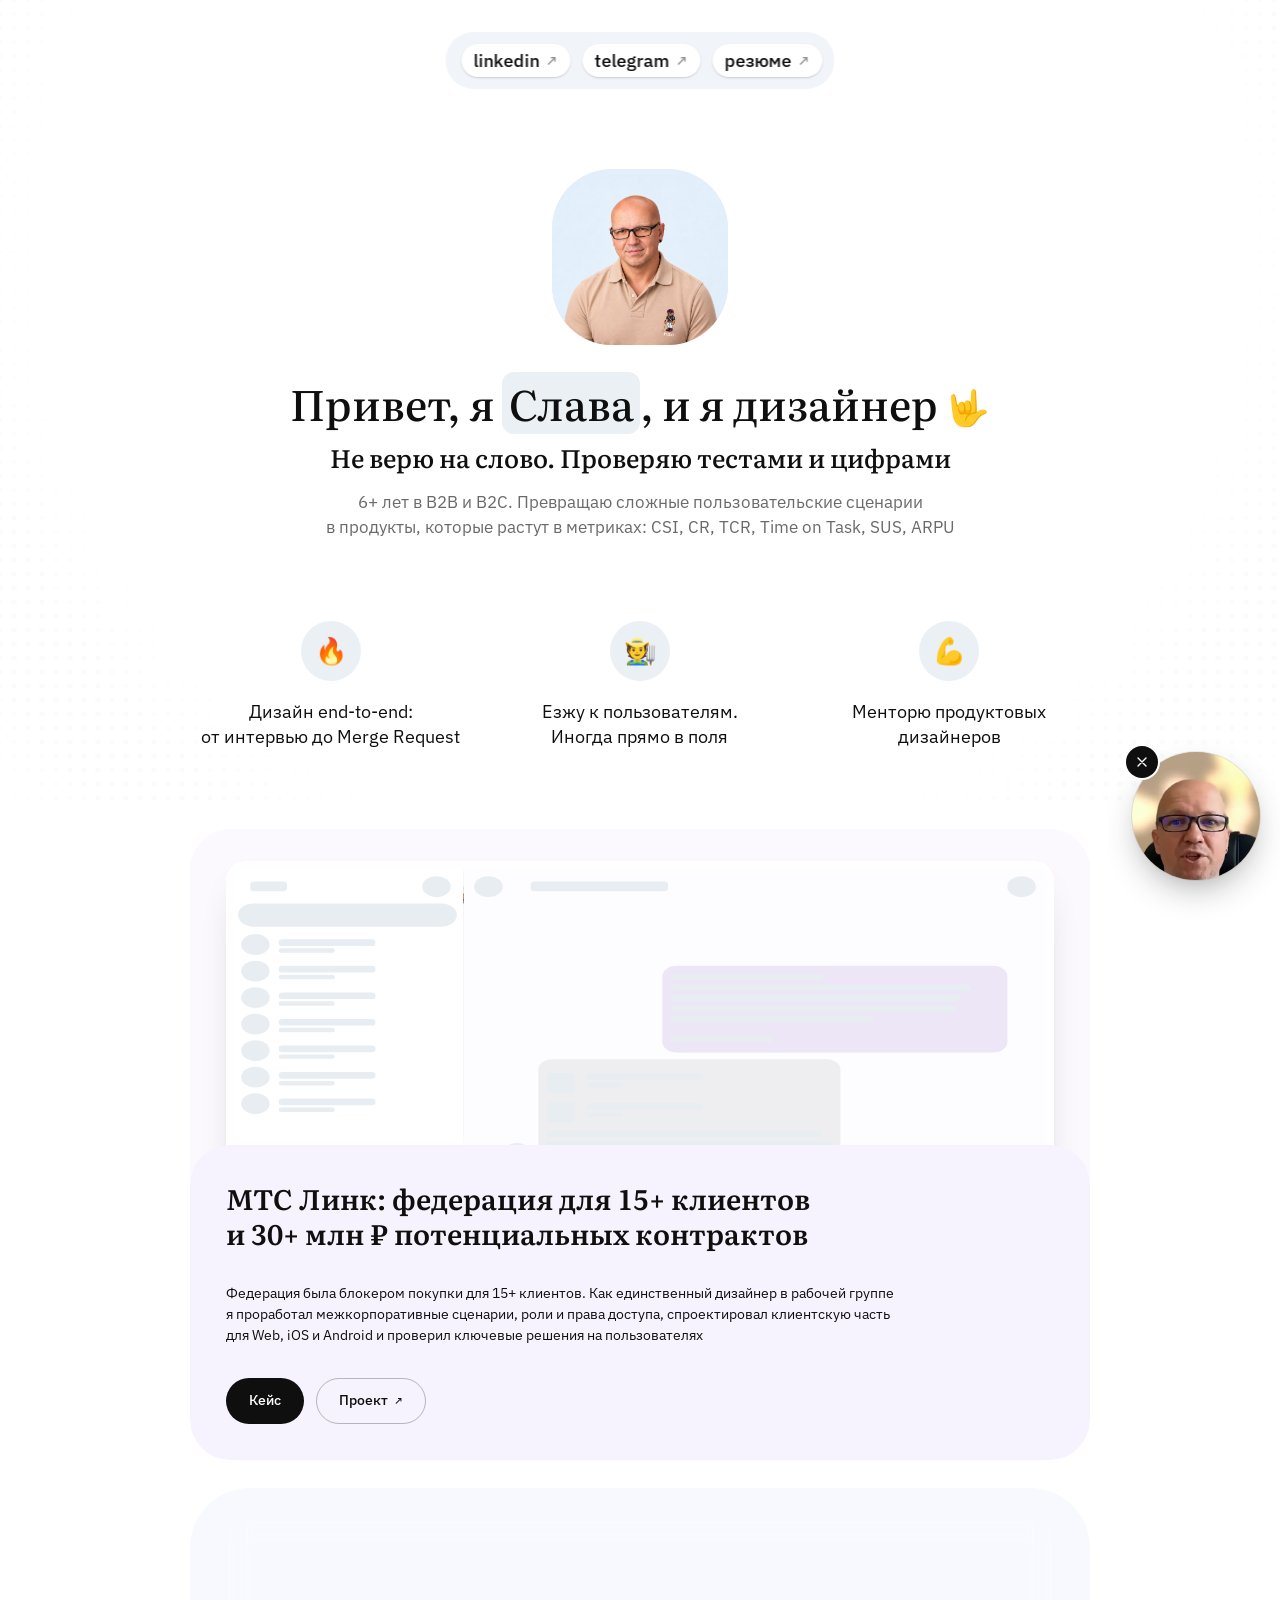
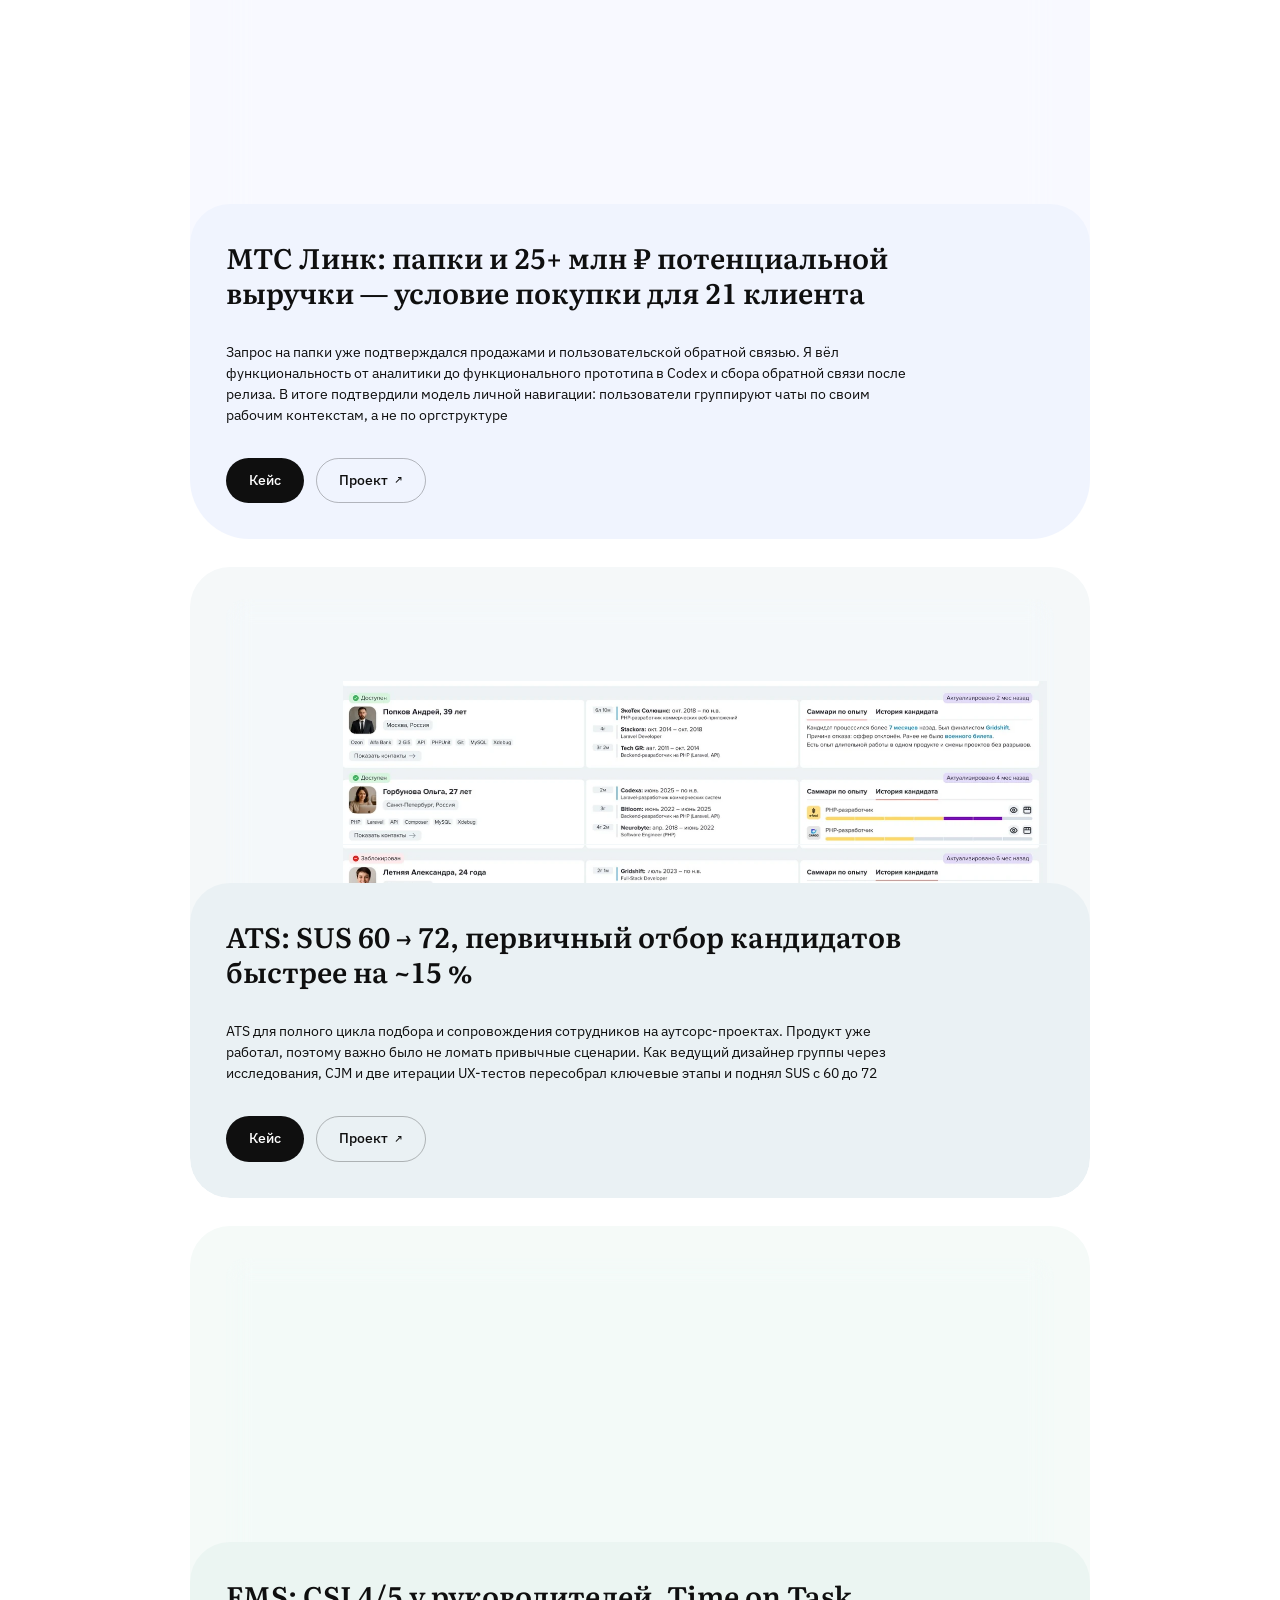
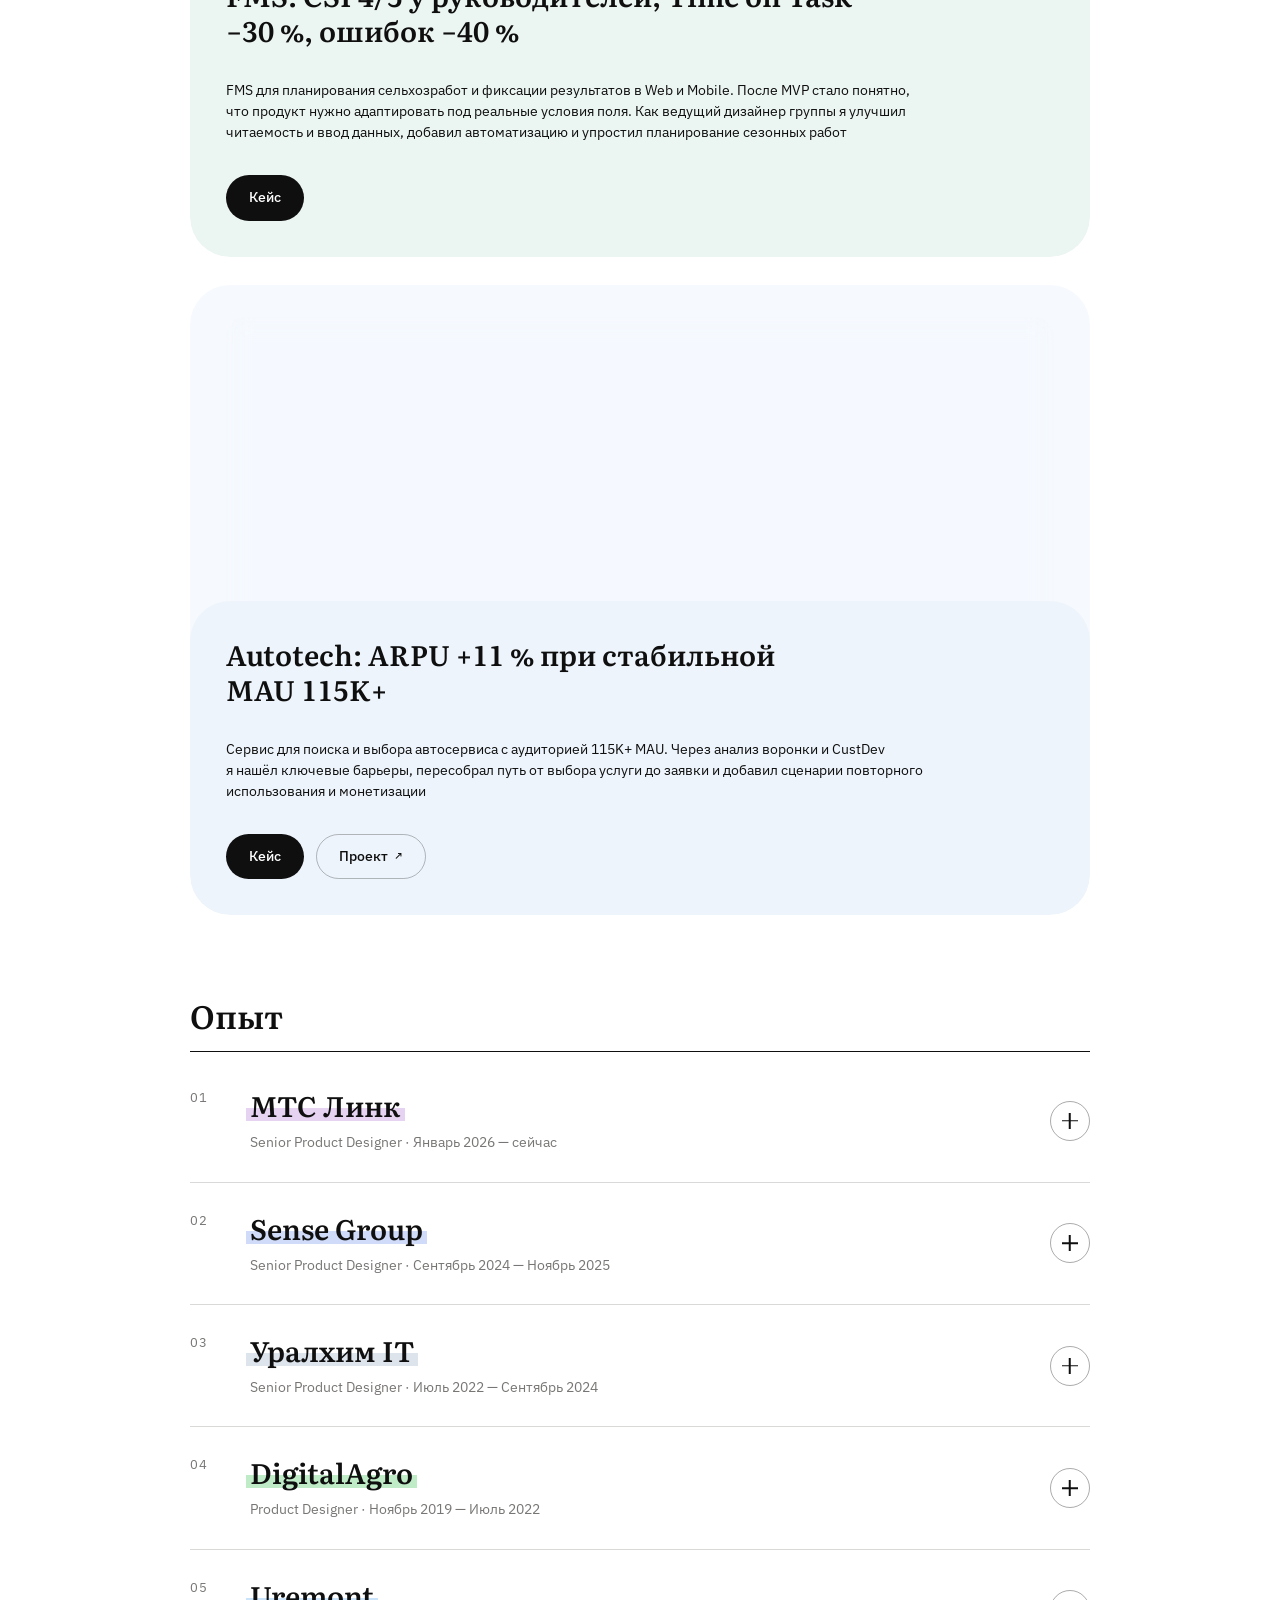
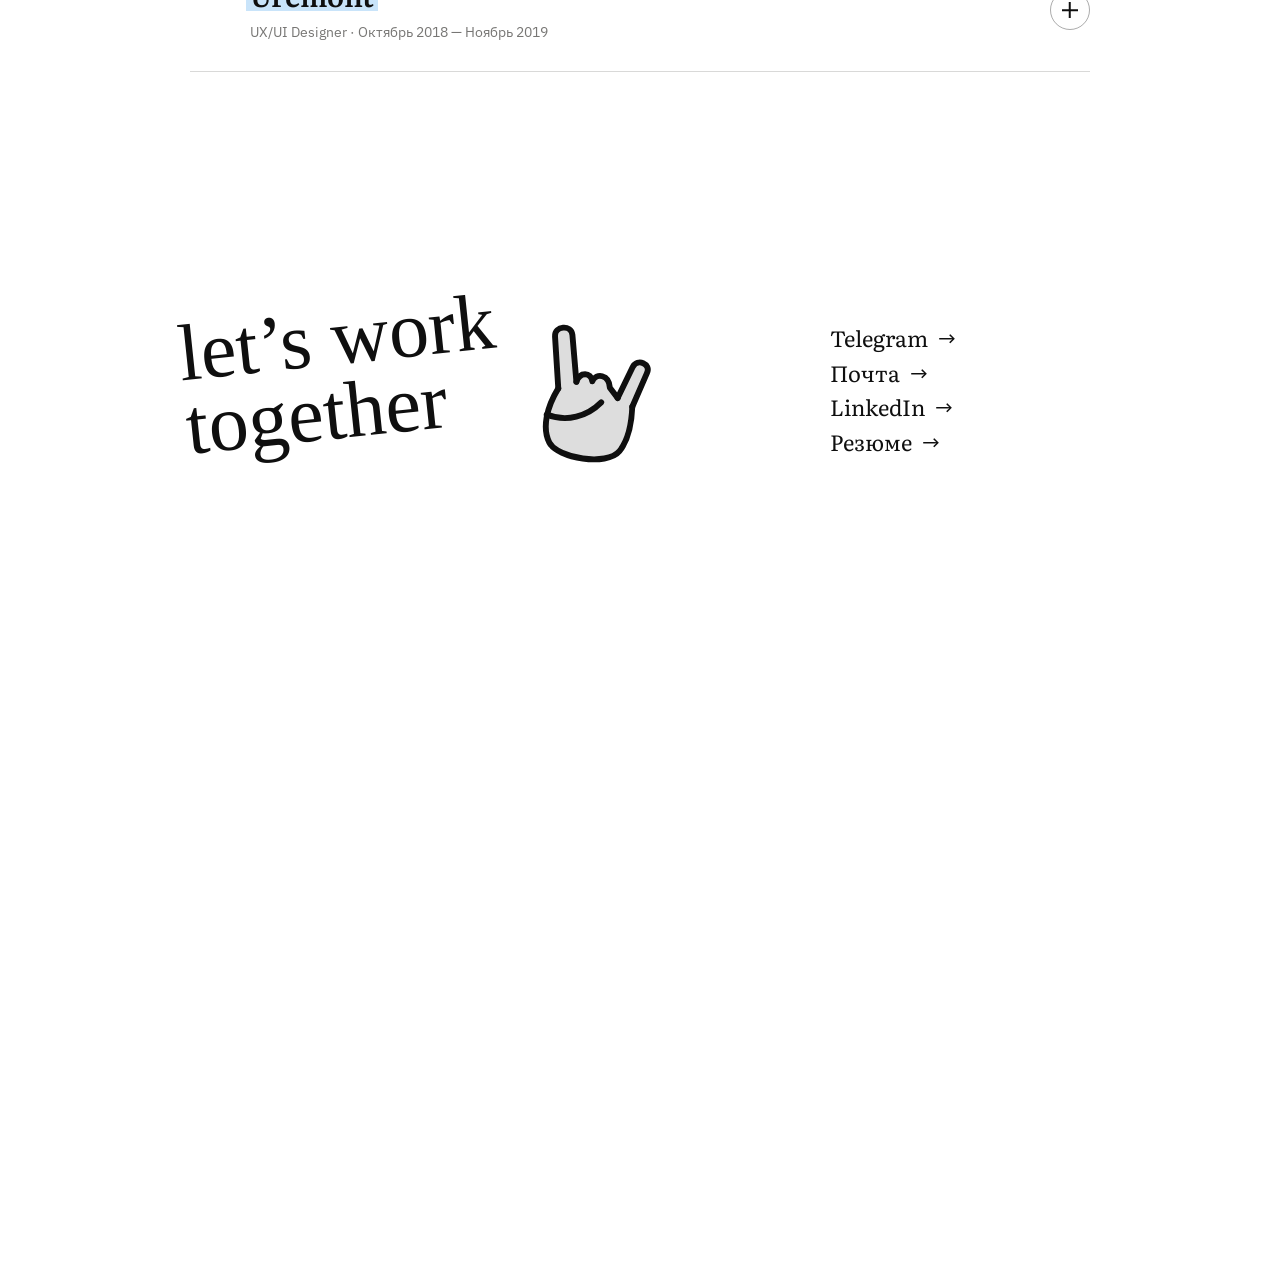
==== commit 5e2939a4: "Видео-визитка: плавающий кружок → плеер со звуком и субтитрами Co-Authored-By: Claude Sonnet 5.5 <no" ====
--- a/index.html
+++ b/index.html
@@ -19,8 +19,9 @@
 <link rel="preconnect" href="https://fonts.googleapis.com">
 <link rel="preconnect" href="https://fonts.gstatic.com" crossorigin>
 <link href="https://fonts.googleapis.com/css2?family=Geist:wght@400;500;600&family=Golos+Text:wght@400;500;600&family=Unbounded:wght@500;600;700&family=Literata:wght@500;600&family=IBM+Plex+Sans:wght@400;500;600&family=Inter:wght@400;500;600&family=Permanent+Marker&display=swap" rel="stylesheet">
-<link rel="stylesheet" href="style.css?v=84">
+<link rel="stylesheet" href="style.css?v=86">
 <script src="site.js?v=96" defer></script>
+<script src="intro.js?v=2" defer></script>
 </head>
 <body>
 <svg width="0" height="0" style="position:absolute" aria-hidden="true" focusable="false"><filter id="displace-1" x="-50%" y="-50%" width="200%" height="200%"><feTurbulence type="turbulence" baseFrequency="0.03" numOctaves="3" seed="1" result="turbulence"/><feDisplacementMap in="SourceGraphic" in2="turbulence" scale="1.4" xChannelSelector="R" yChannelSelector="G"/></filter><filter id="displace-2" x="-50%" y="-50%" width="200%" height="200%"><feTurbulence type="turbulence" baseFrequency="0.03" numOctaves="3" seed="2" result="turbulence"/><feDisplacementMap in="SourceGraphic" in2="turbulence" scale="1.4" xChannelSelector="R" yChannelSelector="G"/></filter><filter id="displace-3" x="-50%" y="-50%" width="200%" height="200%"><feTurbulence type="turbulence" baseFrequency="0.03" numOctaves="3" seed="3" result="turbulence"/><feDisplacementMap in="SourceGraphic" in2="turbulence" scale="1.4" xChannelSelector="R" yChannelSelector="G"/></filter><filter id="displace-4" x="-50%" y="-50%" width="200%" height="200%"><feTurbulence type="turbulence" baseFrequency="0.03" numOctaves="3" seed="4" result="turbulence"/><feDisplacementMap in="SourceGraphic" in2="turbulence" scale="1.4" xChannelSelector="R" yChannelSelector="G"/></filter><filter id="displace-5" x="-50%" y="-50%" width="200%" height="200%"><feTurbulence type="turbulence" baseFrequency="0.03" numOctaves="3" seed="5" result="turbulence"/><feDisplacementMap in="SourceGraphic" in2="turbulence" scale="1.4" xChannelSelector="R" yChannelSelector="G"/></filter></svg>
--- a/style.css
+++ b/style.css
@@ -1334,3 +1334,40 @@
 
 /* таблица фактов в шторке: без линии под последней строкой (перед «О проекте») */
 [data-variant="b"] .case__sheet-facts>div:last-child{border-bottom:0;padding-bottom:0}
+
+/* ===== видео-визитка (intro.js): кружок справа внизу → плеер 3:4 со звуком ===== */
+.intro{--d:128px;--w:min(340px,calc(100vw - 24px),calc((100dvh - 24px)*.75));position:fixed;right:max(20px,env(safe-area-inset-right));bottom:max(20px,env(safe-area-inset-bottom));z-index:150;opacity:0;transform:translateY(12px) scale(.96);transition:opacity .5s ease,transform .5s cubic-bezier(.2,.7,.2,1)}
+.intro[hidden]{display:none}
+.intro.is-ready{opacity:1;transform:none}
+.intro__box{position:relative;width:var(--d);height:var(--d);border-radius:50%;overflow:hidden;background:#d9c9b4;cursor:pointer;box-shadow:0 14px 36px -12px rgba(15,15,15,.45),0 0 0 1px rgba(15,15,15,.08);transition:width .42s cubic-bezier(.2,.7,.2,1),height .42s cubic-bezier(.2,.7,.2,1),border-radius .42s cubic-bezier(.2,.7,.2,1),transform .25s ease;-webkit-tap-highlight-color:transparent}
+.intro[data-state="bubble"] .intro__box:hover{transform:scale(1.05)}
+.intro__box:focus-visible,.intro__b:focus-visible,.intro__x:focus-visible,.intro__prog:focus-visible,.intro__big:focus-visible{outline:2px solid #fff;outline-offset:2px;box-shadow:0 0 0 4px var(--ink)}
+.intro__v{position:absolute;inset:0;width:100%;height:100%;object-fit:cover;object-position:50% 0;background:#d9c9b4;transform-origin:50% 38%;transition:transform .42s cubic-bezier(.2,.7,.2,1)}
+.intro[data-state="bubble"] .intro__v{transform:scale(1.5)}
+.intro[data-state="full"] .intro__box{width:var(--w);height:calc(var(--w)*4/3);border-radius:26px;cursor:default}
+.intro__ui{position:absolute;inset:0;opacity:0;pointer-events:none;transition:opacity .25s ease .15s;background:linear-gradient(to top,rgba(15,15,15,.55),rgba(15,15,15,0) 38%)}
+.intro[data-state="full"] .intro__ui{opacity:1;pointer-events:auto}
+.intro__bar{position:absolute;left:12px;right:12px;bottom:12px;display:flex;align-items:center;gap:8px}
+.intro__b,.intro__big,.intro__x{display:grid;place-items:center;border:0;padding:0;color:#fff;cursor:pointer;-webkit-tap-highlight-color:transparent}
+.intro__b{width:36px;height:36px;flex:none;border-radius:50%;background:rgba(15,15,15,.5);-webkit-backdrop-filter:blur(8px);backdrop-filter:blur(8px);transition:background .2s}
+.intro__b:hover{background:rgba(15,15,15,.78)}
+.intro__b svg{width:20px;height:20px;fill:currentColor}
+.intro__b--cc[aria-pressed="false"]{opacity:.55}
+.intro__prog{position:relative;flex:1;height:36px;cursor:pointer;display:flex;align-items:center}
+.intro__prog::before,.intro__prog i{content:"";position:absolute;left:0;right:0;height:4px;border-radius:2px;background:rgba(255,255,255,.35)}
+.intro__prog i{background:#fff;transform:scaleX(0);transform-origin:0 50%;right:0}
+.intro__big{position:absolute;left:50%;top:44%;width:64px;height:64px;margin:-32px 0 0 -32px;border-radius:50%;background:rgba(15,15,15,.5);-webkit-backdrop-filter:blur(8px);backdrop-filter:blur(8px);opacity:0;pointer-events:none;transform:scale(.9);transition:opacity .2s,transform .2s}
+.intro__big svg{width:30px;height:30px;fill:currentColor}
+.intro.is-paused .intro__big{opacity:1;pointer-events:auto;transform:none}
+.intro__cc{position:absolute;left:14px;right:14px;bottom:60px;margin:0;text-align:center;font:500 14px/1.45 var(--f-body);pointer-events:none}
+.intro__cc span{padding:2px 8px;border-radius:8px;background:rgba(15,15,15,.66);color:#fff;-webkit-box-decoration-break:clone;box-decoration-break:clone}
+.intro.is-nocc .intro__cc{display:none}
+.intro__x{position:absolute;width:32px;height:32px;border-radius:50%;background:var(--ink);box-shadow:0 0 0 2px var(--paper);transition:transform .2s}
+.intro__x:hover{transform:scale(1.08)}
+.intro__x svg{width:16px;height:16px}
+.intro[data-state="bubble"] .intro__x{left:-6px;top:-6px}
+.intro[data-state="full"] .intro__x{right:10px;top:10px;left:auto;background:rgba(15,15,15,.5);box-shadow:none;-webkit-backdrop-filter:blur(8px);backdrop-filter:blur(8px)}
+@media (max-width:760px){.intro{--d:84px;right:max(12px,env(safe-area-inset-right));bottom:max(12px,env(safe-area-inset-bottom))}.intro__cc{font-size:13px}}
+@media (pointer:coarse){.intro__b{width:40px;height:40px}.intro__x{width:32px;height:32px}.intro__prog{height:40px}}
+.intro.is-ready.is-away{opacity:0;transform:translateY(28px) scale(.9);pointer-events:none}
+@media (prefers-reduced-motion:reduce){.intro,.intro__box,.intro__v,.intro__ui,.intro__big{transition:none}}
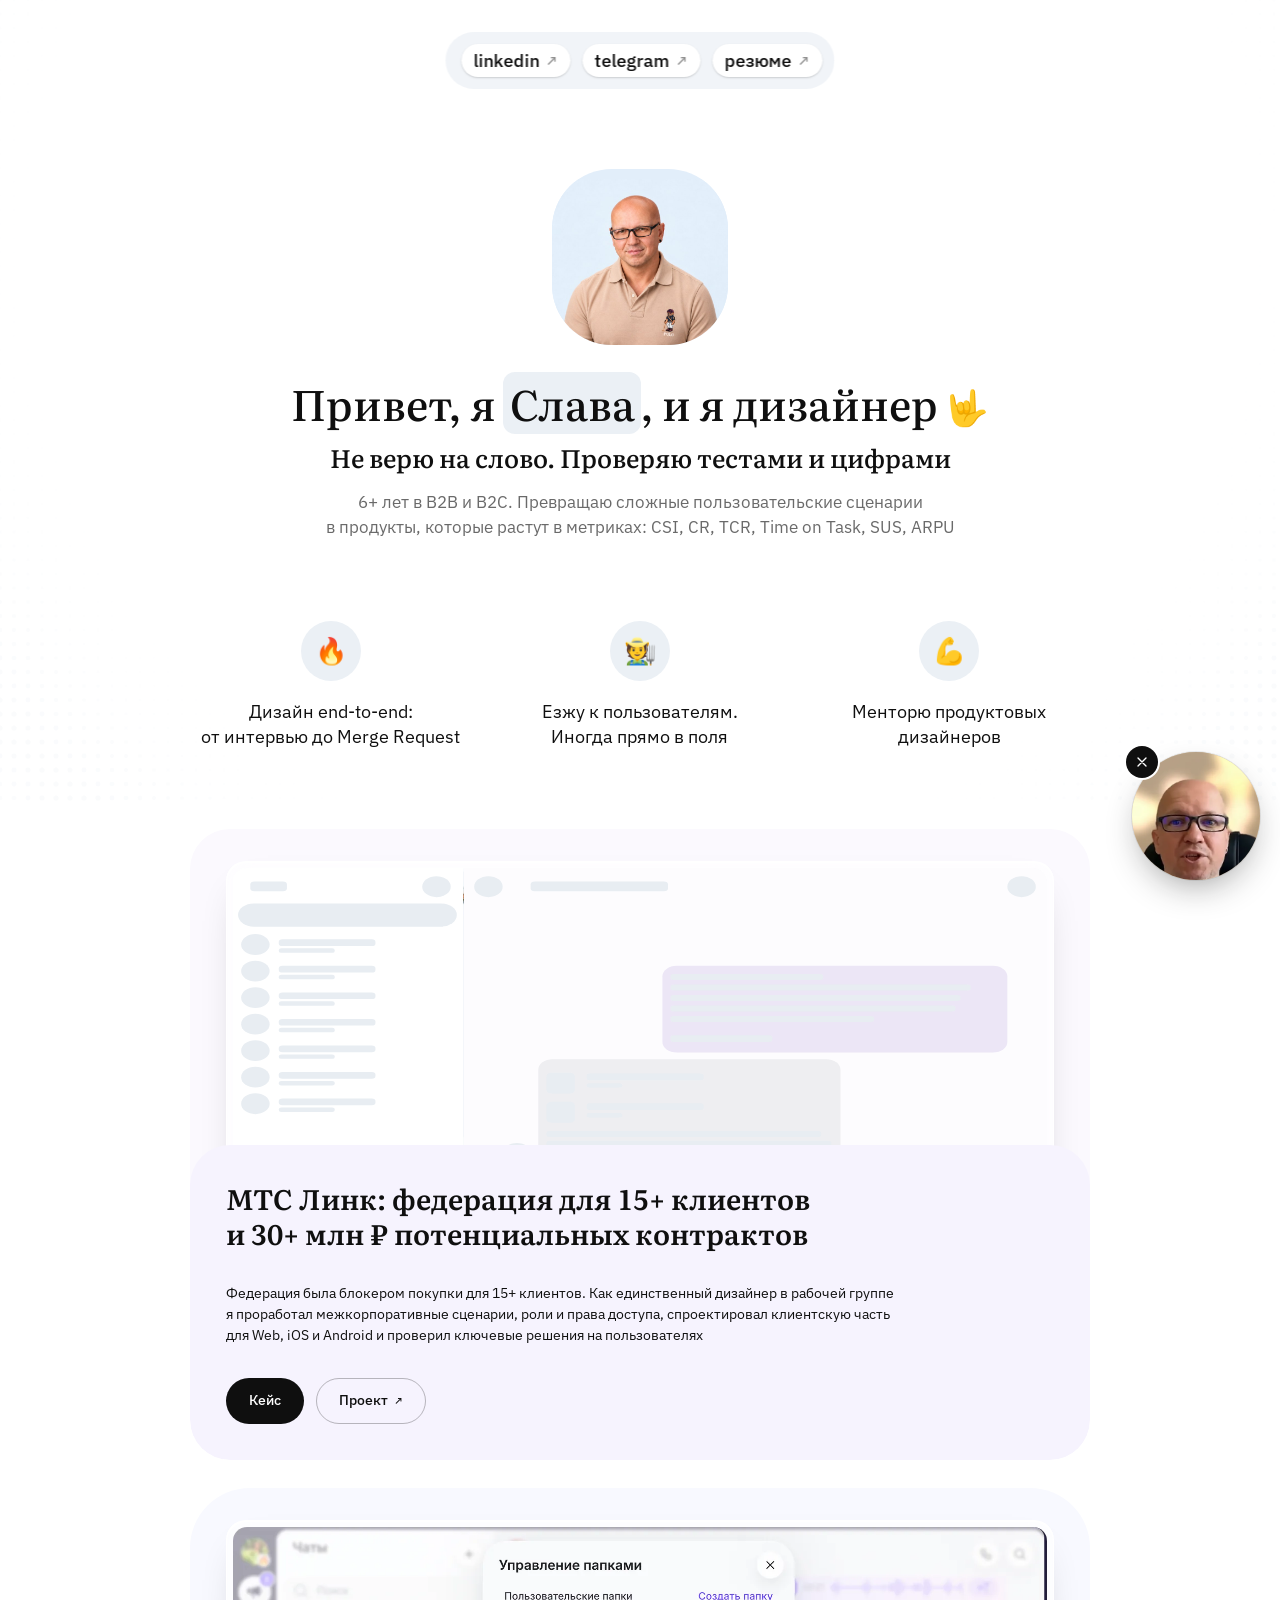
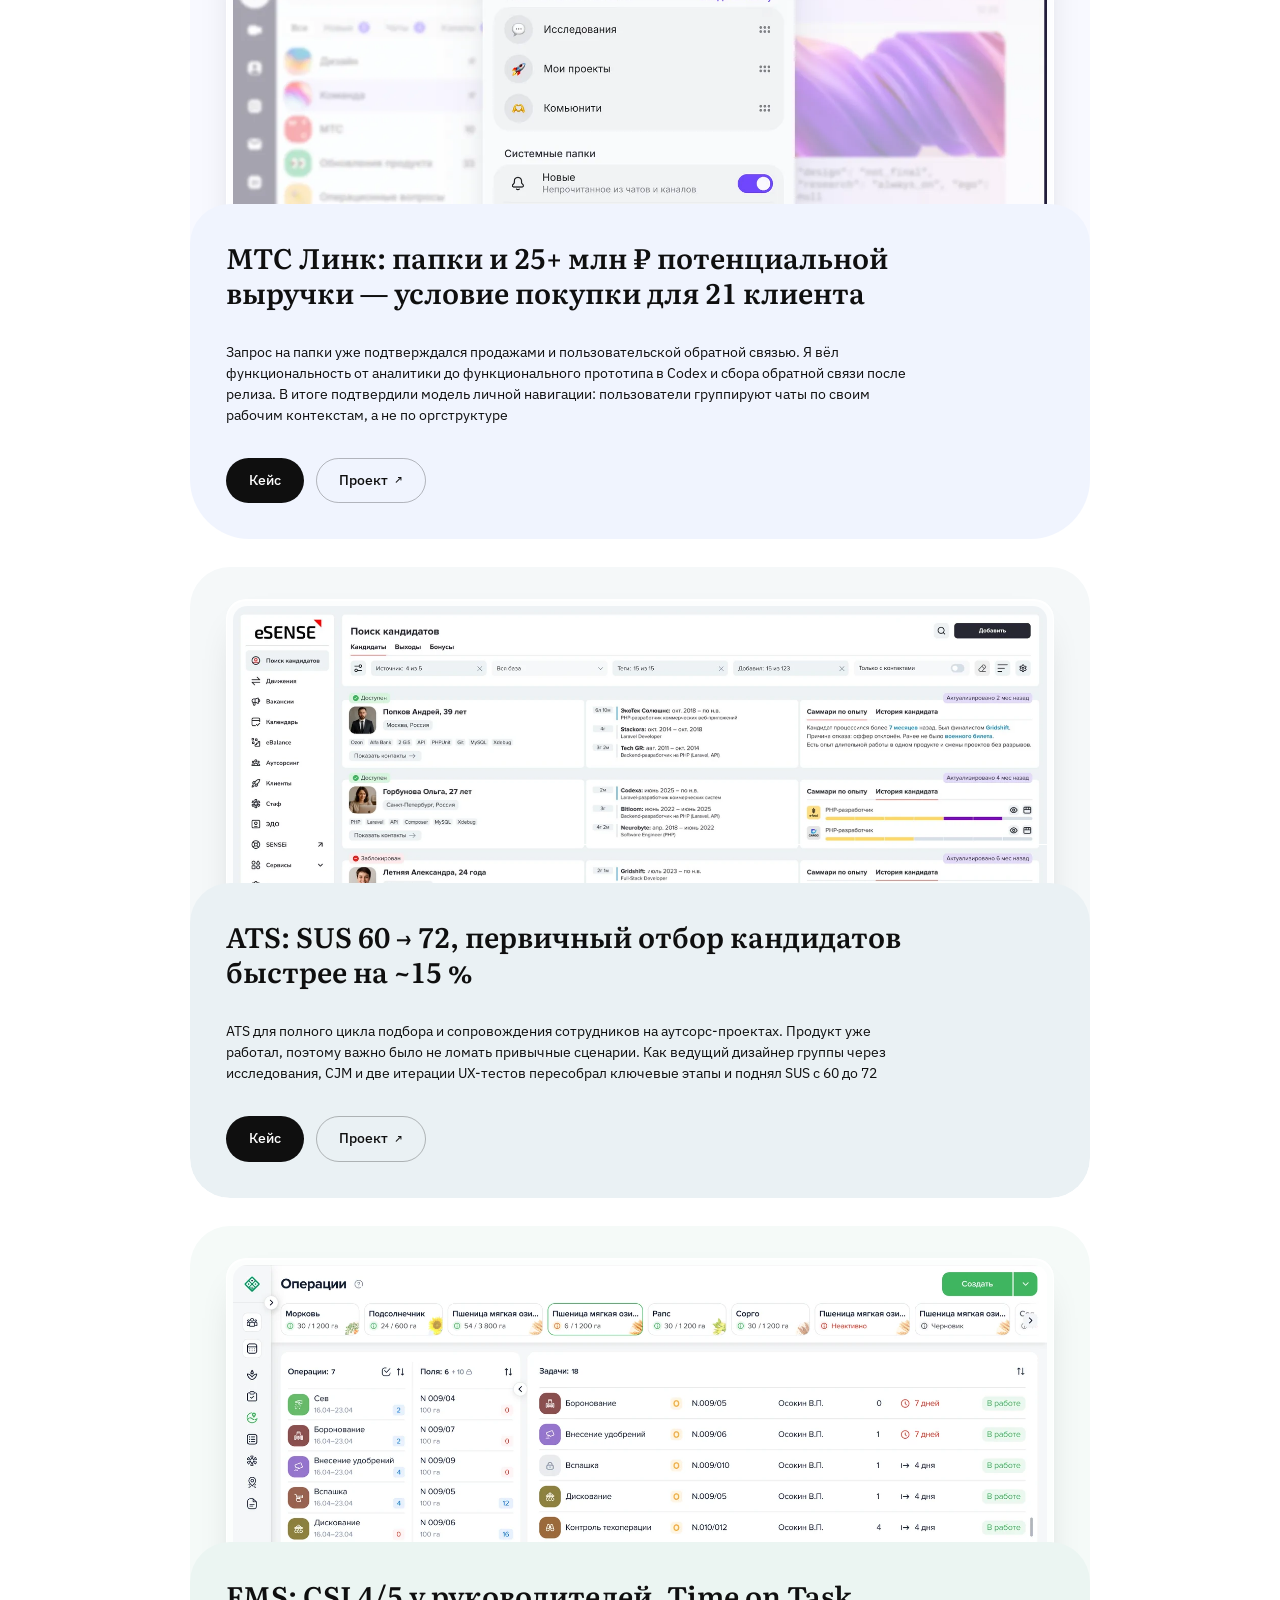
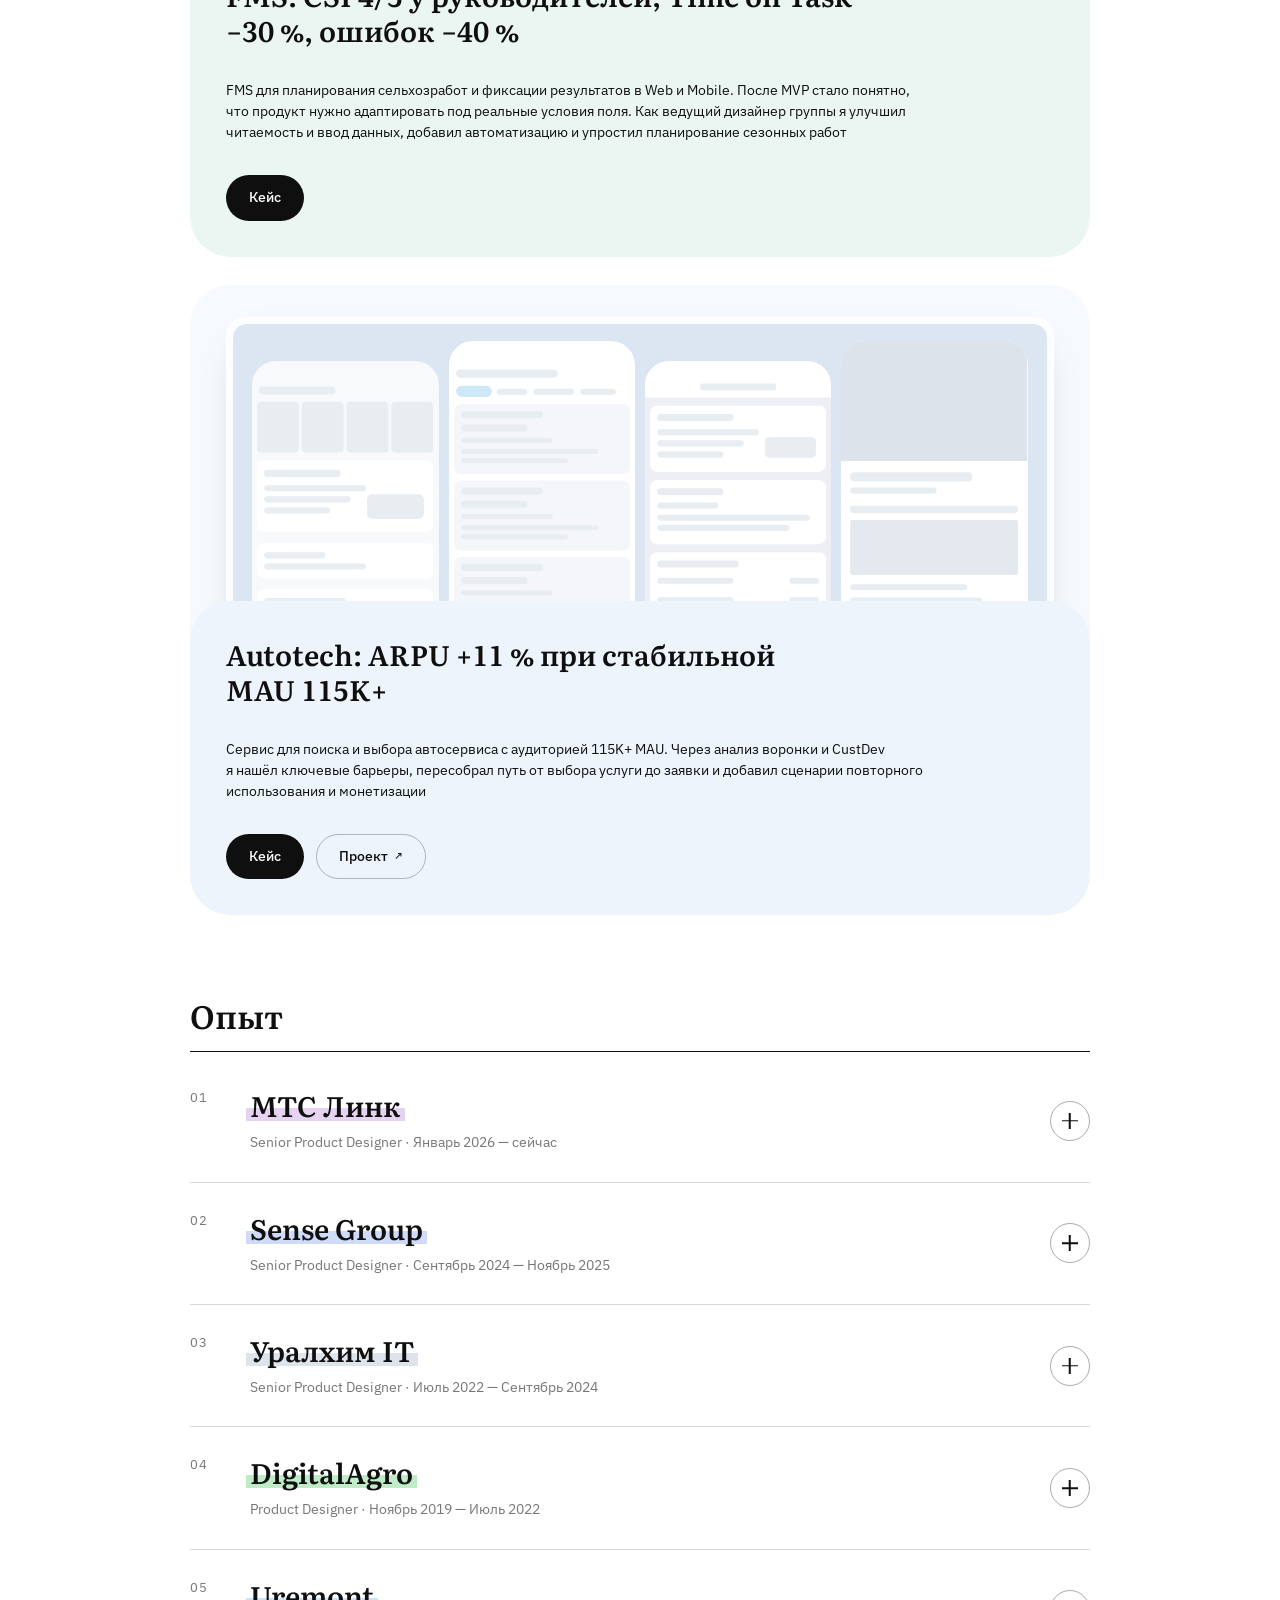
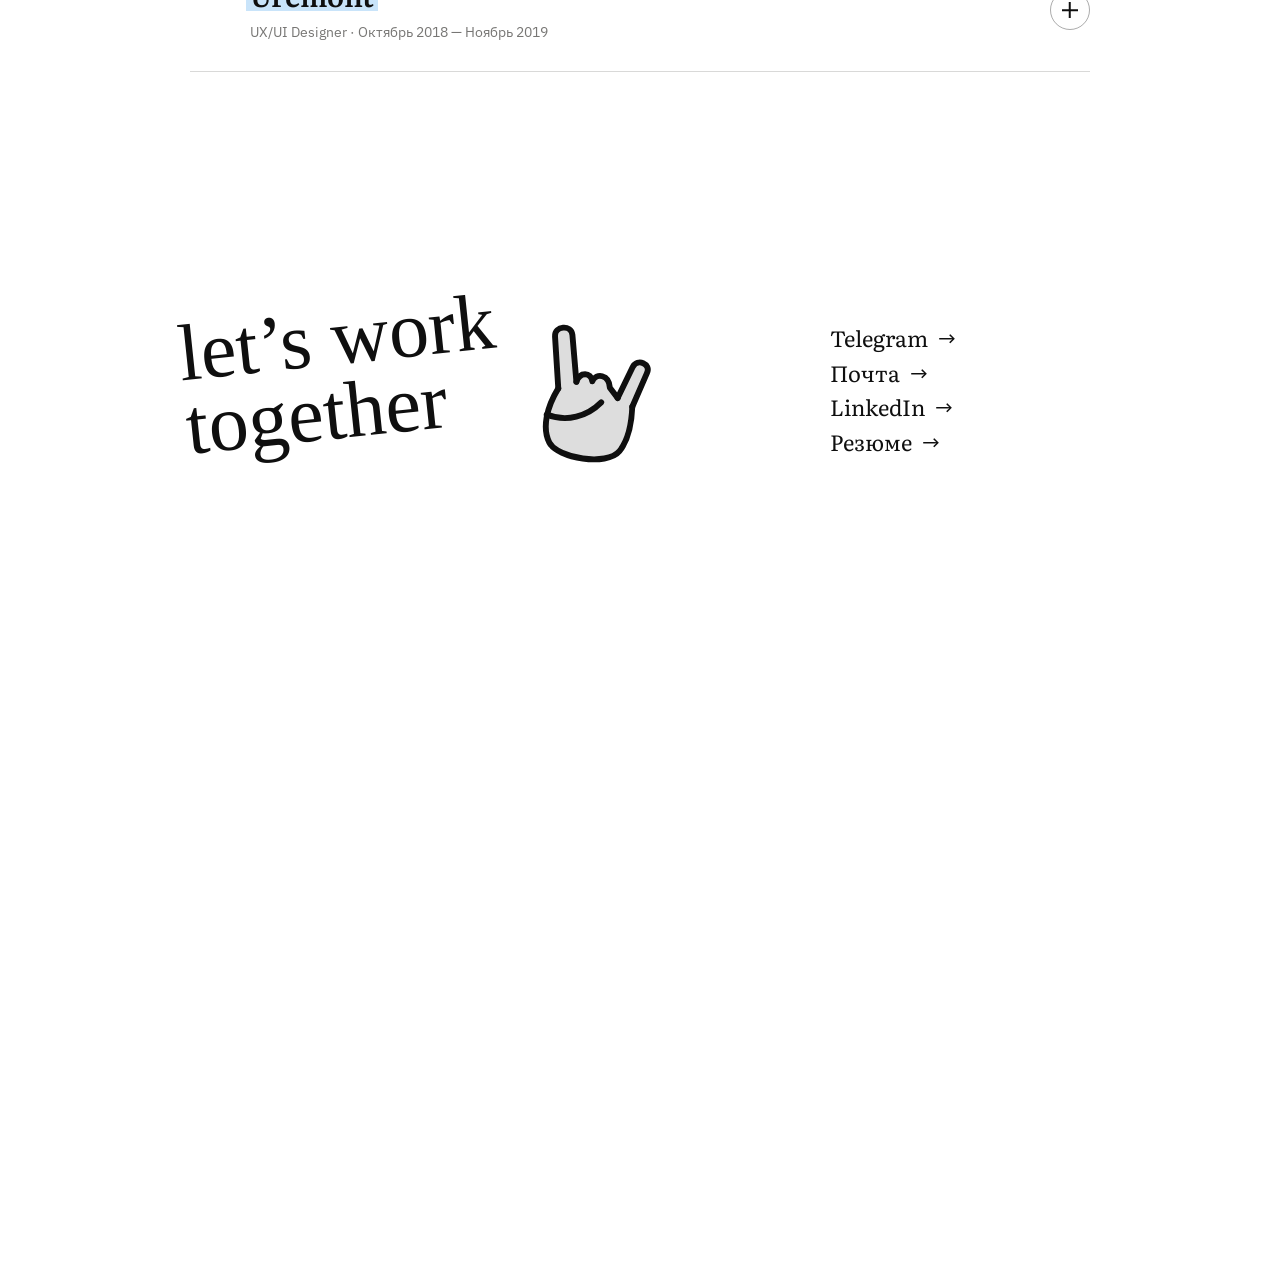
==== commit 81a85de0: "Хиро на мобильном и неразрывные пробелы Co-Authored-By: Claude Sonnet 5.5 <noreply@anthropic.com> Cl" ====
--- a/index.html
+++ b/index.html
@@ -19,8 +19,8 @@
 <link rel="preconnect" href="https://fonts.googleapis.com">
 <link rel="preconnect" href="https://fonts.gstatic.com" crossorigin>
 <link href="https://fonts.googleapis.com/css2?family=Geist:wght@400;500;600&family=Golos+Text:wght@400;500;600&family=Unbounded:wght@500;600;700&family=Literata:wght@500;600&family=IBM+Plex+Sans:wght@400;500;600&family=Inter:wght@400;500;600&family=Permanent+Marker&display=swap" rel="stylesheet">
-<link rel="stylesheet" href="style.css?v=86">
-<script src="site.js?v=96" defer></script>
+<link rel="stylesheet" href="style.css?v=87">
+<script src="site.js?v=97" defer></script>
 <script src="intro.js?v=2" defer></script>
 </head>
 <body>
@@ -43,7 +43,7 @@
   <main id="main">
 
   <section class="hero" aria-labelledby="h1">
-    <h1 id="h1" class="hero__h"><span class="hero__b">Привет, я <mark class="chip">Слава</mark>, и я дизайнер<span class="hero__emo" aria-hidden="true">🤟</span></span><span class="hero__sub">Не верю на слово. Проверяю тестами и цифрами</span></h1>
+    <h1 id="h1" class="hero__h"><span class="hero__b">Привет, я <mark class="chip">Слава</mark>, и я дизайнер&nbsp;<span class="hero__emo" aria-hidden="true">🤟</span></span><span class="hero__sub">Не верю на слово. Проверяю тестами и цифрами</span></h1>
     <p class="hero__lead">6+ лет в B2B и B2C. Превращаю сложные пользовательские сценарии в продукты, которые растут в метриках: CSI, CR, TCR, Time on Task, SUS, ARPU</p>
     <ul class="anchors">
       <li><span class="anchors__ico"><span class="anchors__emo" aria-hidden="true">🔥</span></span><span>Дизайн end-to-end: <br>от интервью до Merge Request</span></li>
--- a/style.css
+++ b/style.css
@@ -1371,3 +1371,10 @@
 @media (pointer:coarse){.intro__b{width:40px;height:40px}.intro__x{width:32px;height:32px}.intro__prog{height:40px}}
 .intro.is-ready.is-away{opacity:0;transform:translateY(28px) scale(.9);pointer-events:none}
 @media (prefers-reduced-motion:reduce){.intro,.intro__box,.intro__v,.intro__ui,.intro__big{transition:none}}
+
+/* ===== типографика хиро на мобильном (≤425): заголовок 36px, подзаголовок 20px; эмодзи отделён неразрывным пробелом ===== */
+[data-variant="b"] .hero__emo{margin-left:0}
+@media (max-width:425px){
+  [data-variant="b"][data-type="1"] .hero__h{font-size:36px}
+  [data-variant="b"] .hero__sub{font-size:20px}
+}
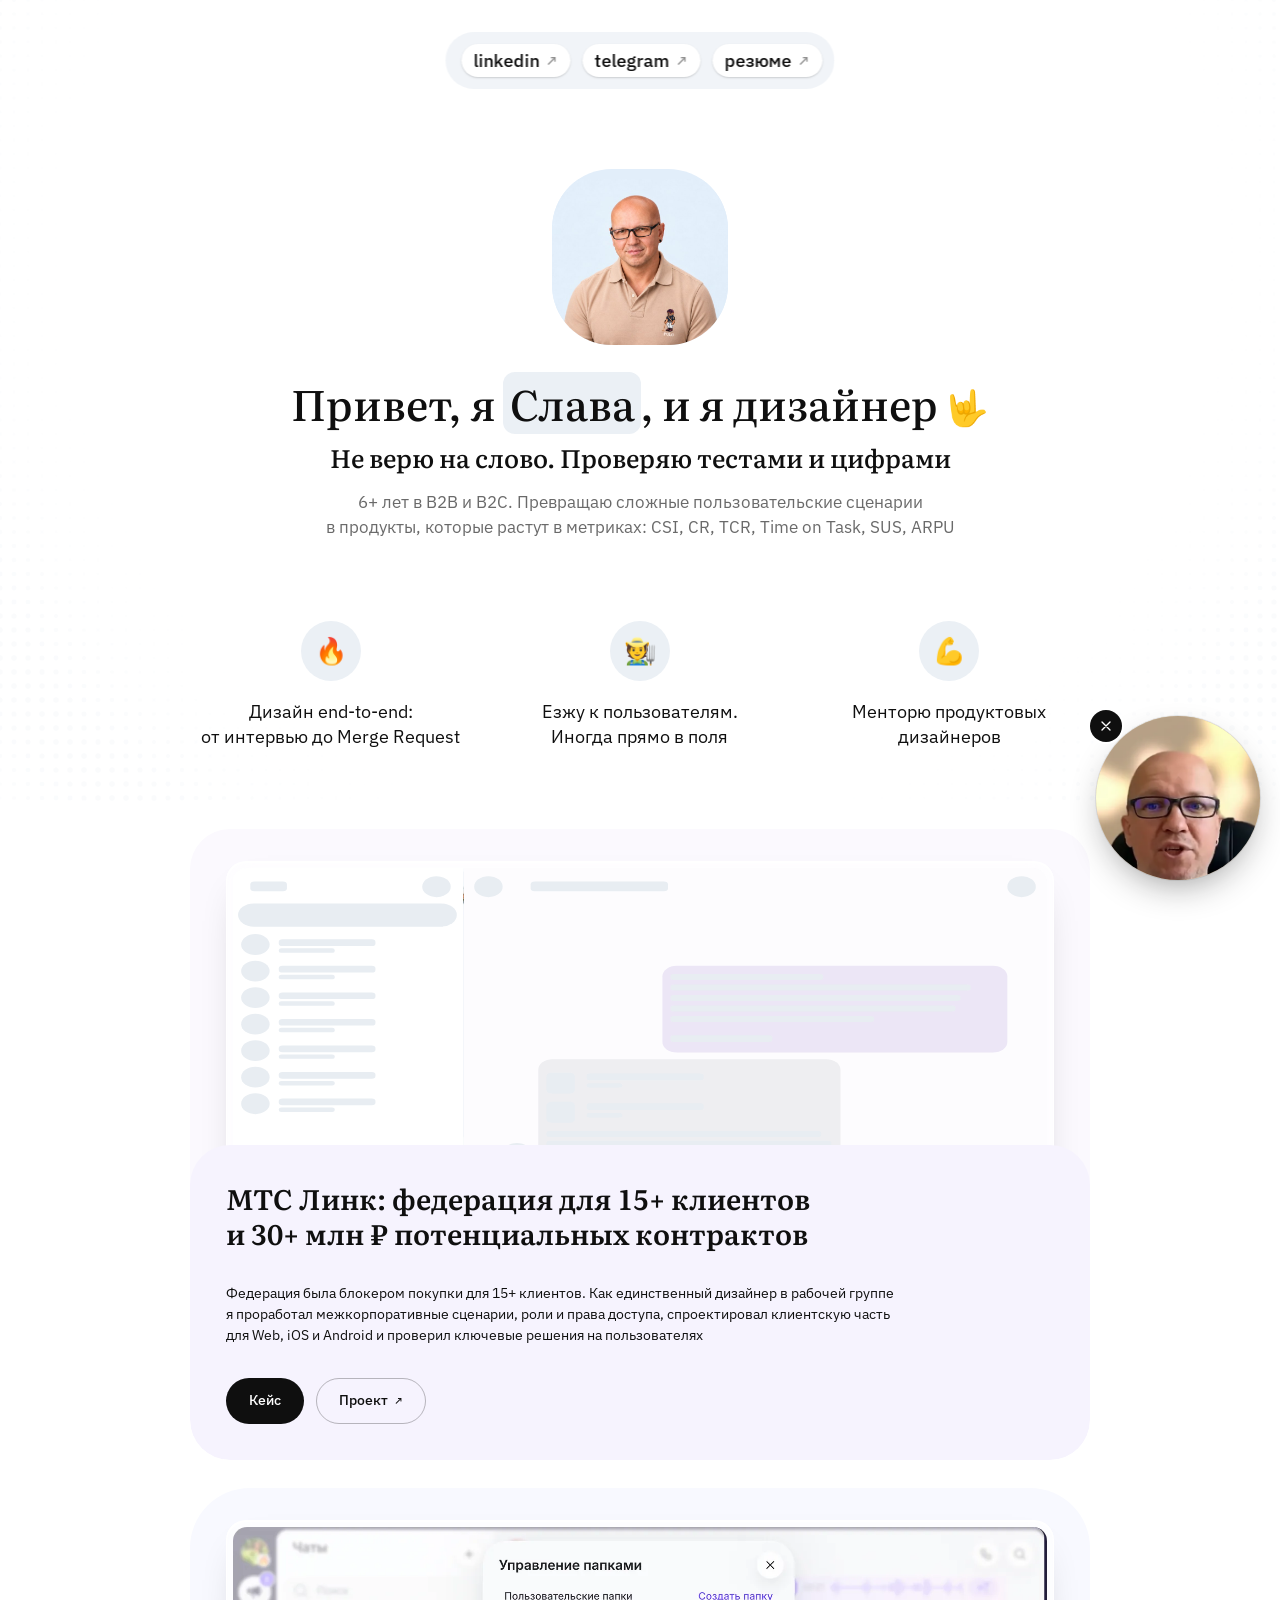
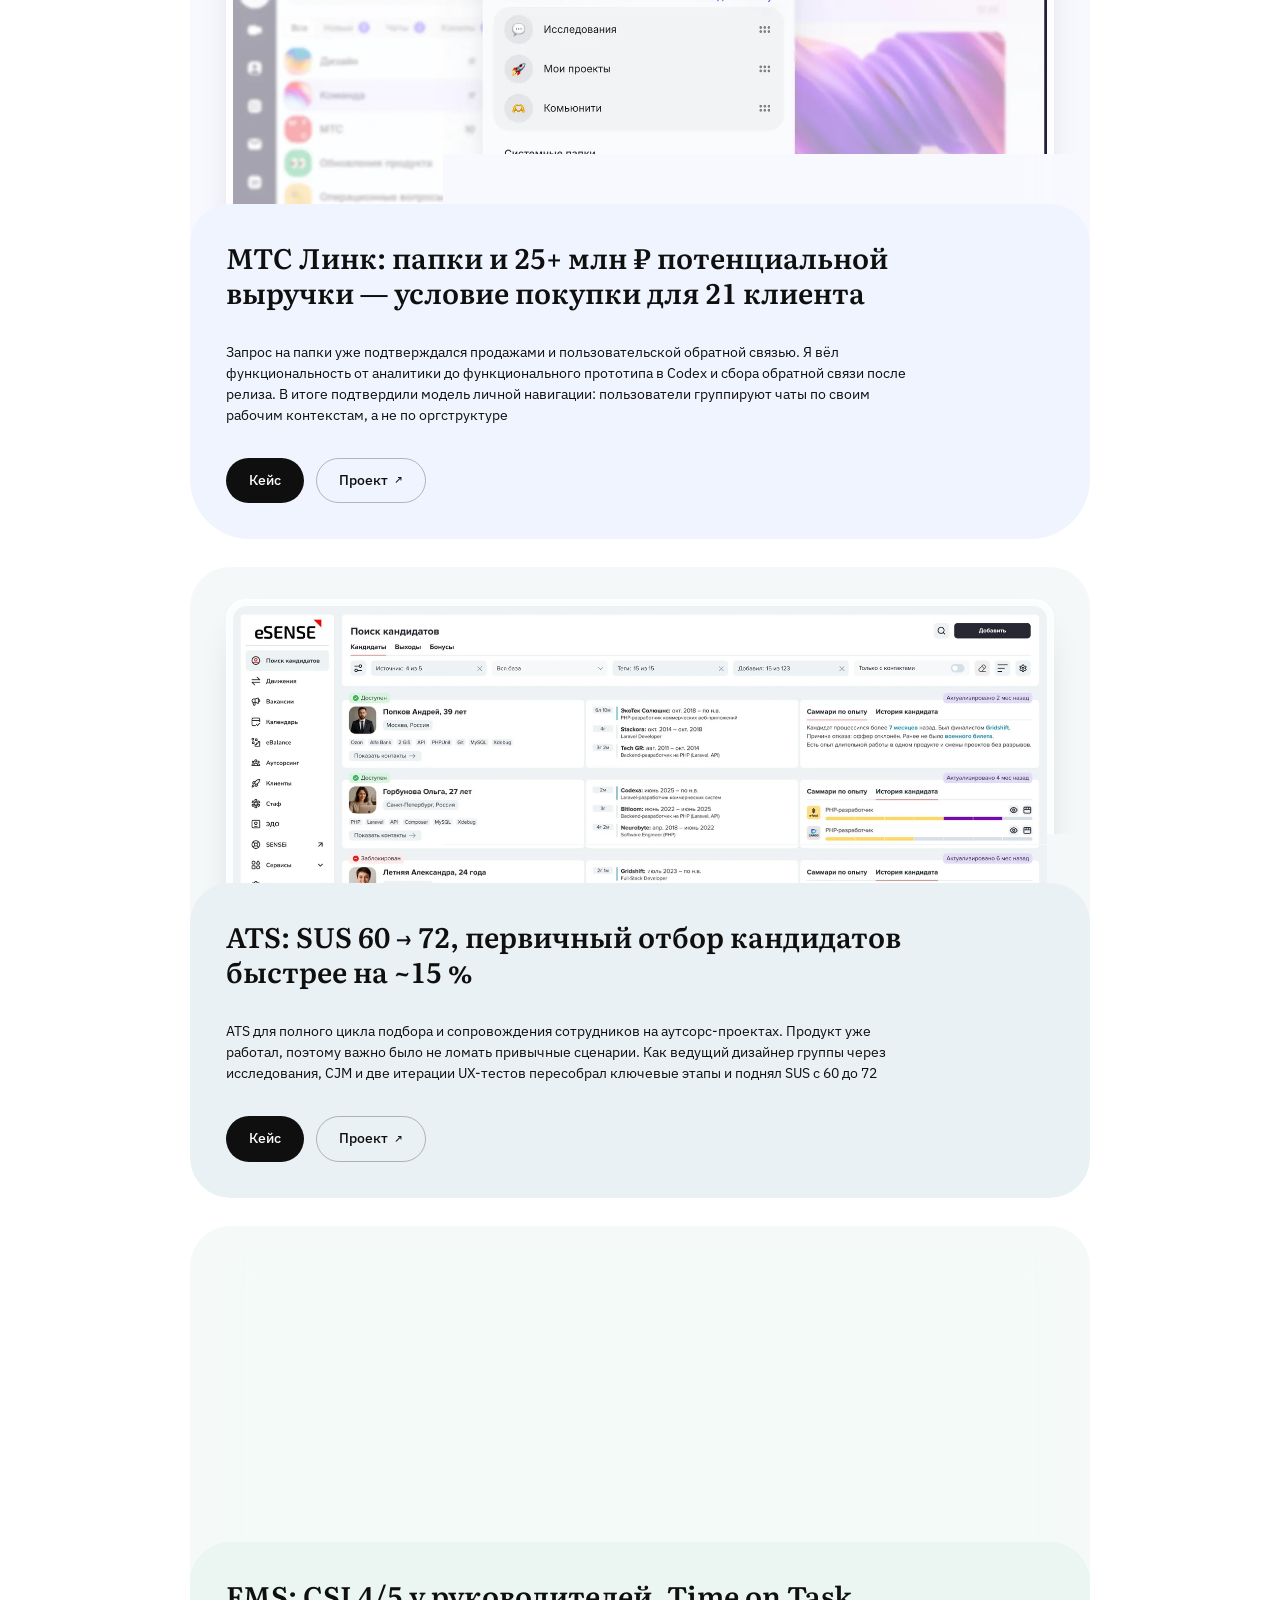
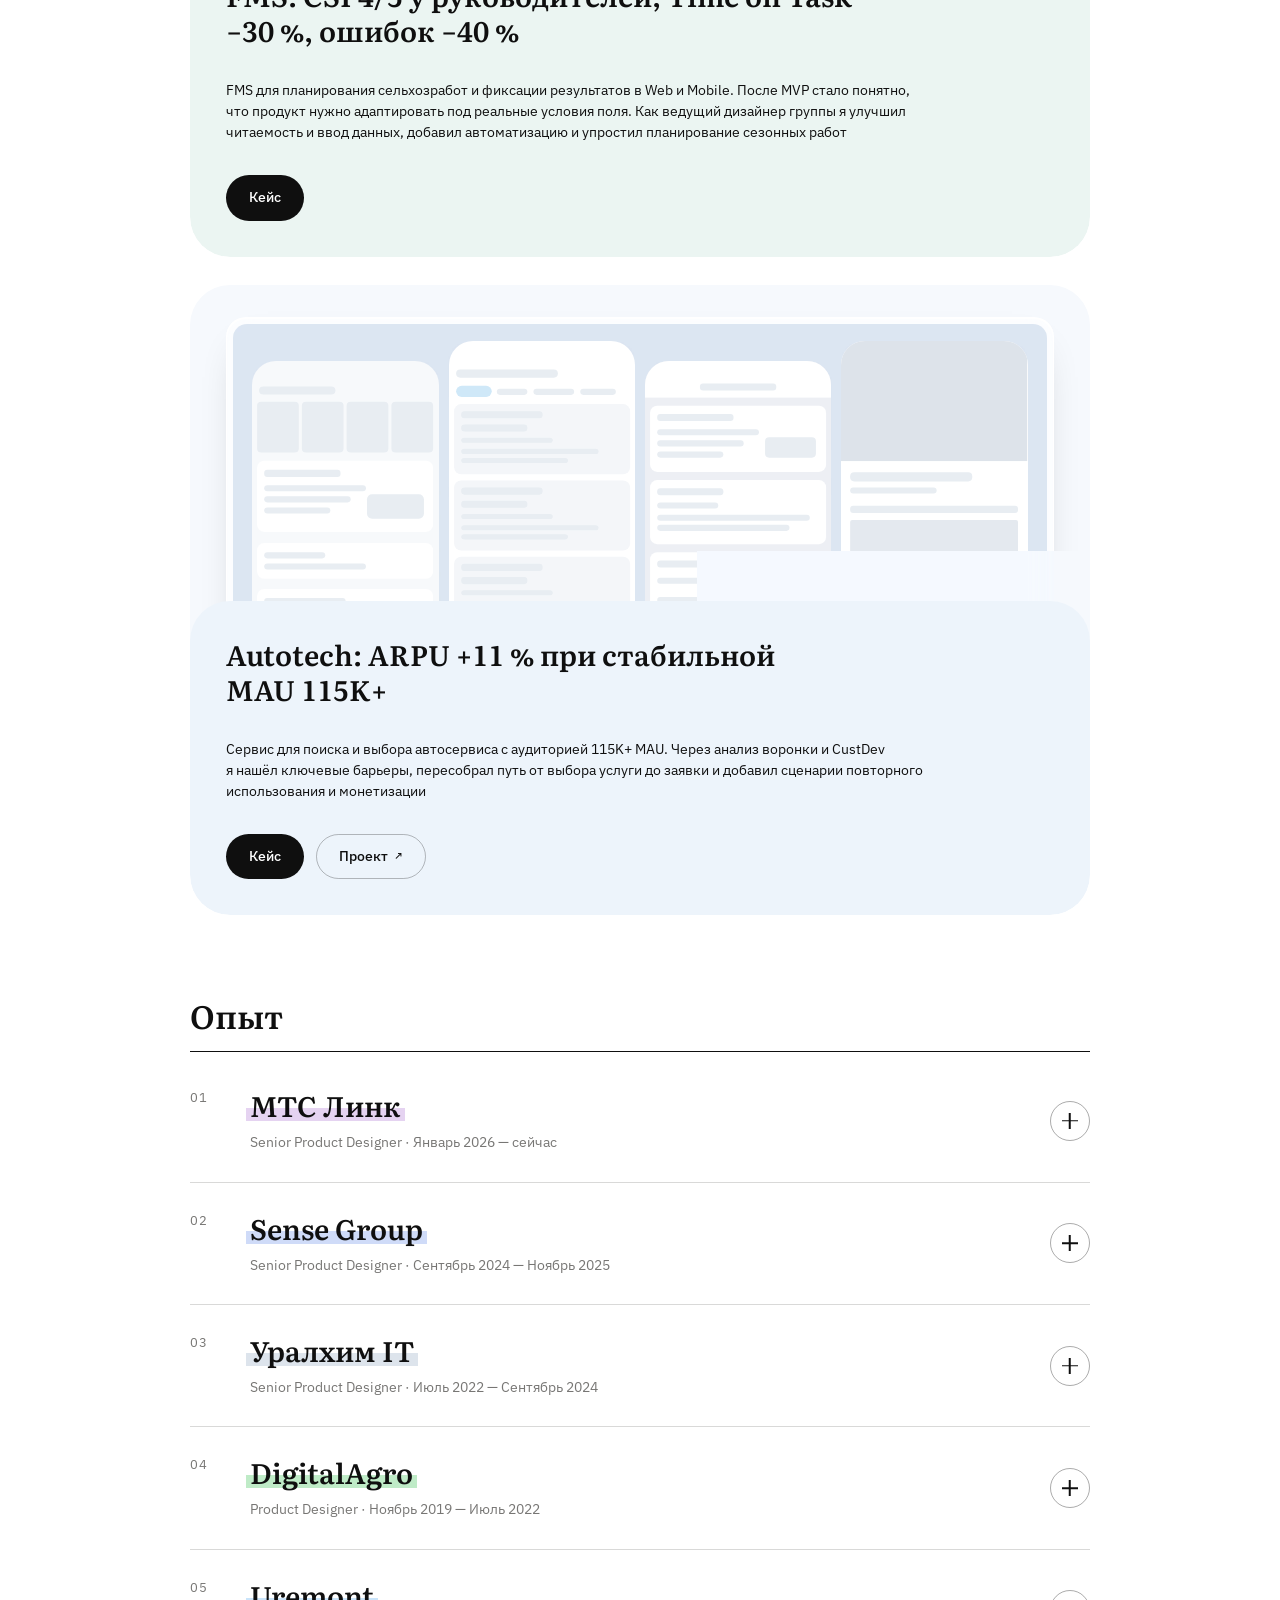
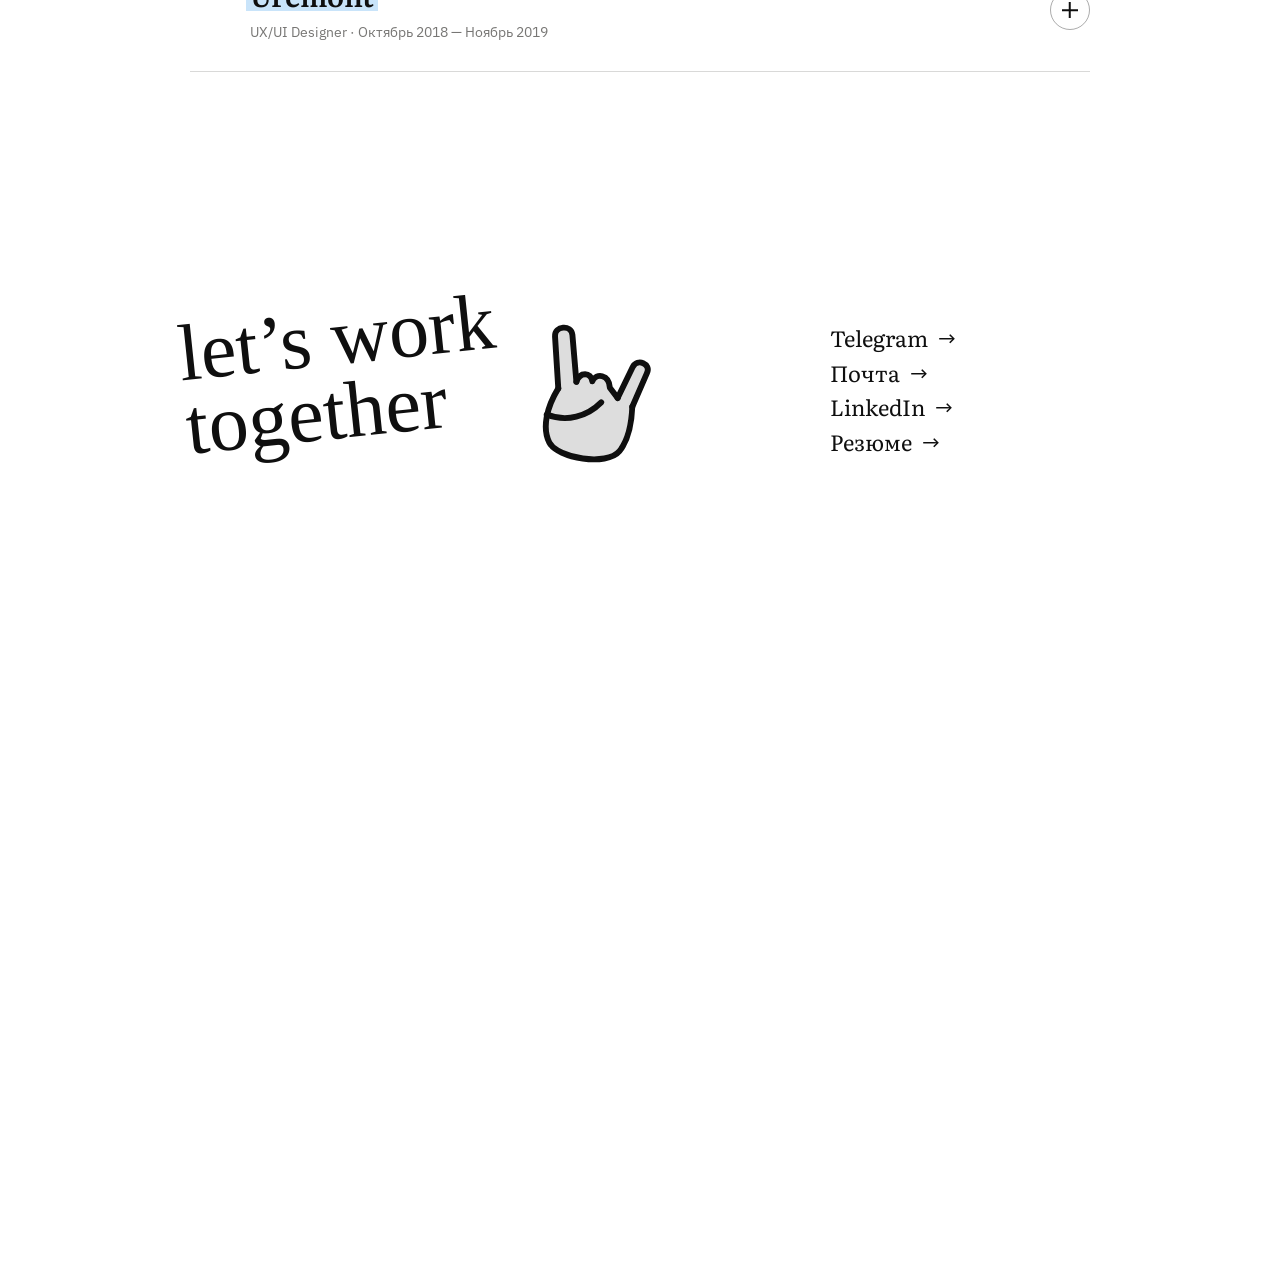
==== commit d2e7ef1c: "Видео-кружок: 164px на десктопе Co-Authored-By: Claude Sonnet 5.5 <noreply@anthropic.com> Claude-Ses" ====
--- a/index.html
+++ b/index.html
@@ -19,7 +19,7 @@
 <link rel="preconnect" href="https://fonts.googleapis.com">
 <link rel="preconnect" href="https://fonts.gstatic.com" crossorigin>
 <link href="https://fonts.googleapis.com/css2?family=Geist:wght@400;500;600&family=Golos+Text:wght@400;500;600&family=Unbounded:wght@500;600;700&family=Literata:wght@500;600&family=IBM+Plex+Sans:wght@400;500;600&family=Inter:wght@400;500;600&family=Permanent+Marker&display=swap" rel="stylesheet">
-<link rel="stylesheet" href="style.css?v=87">
+<link rel="stylesheet" href="style.css?v=88">
 <script src="site.js?v=97" defer></script>
 <script src="intro.js?v=2" defer></script>
 </head>
--- a/style.css
+++ b/style.css
@@ -1378,3 +1378,6 @@
   [data-variant="b"][data-type="1"] .hero__h{font-size:36px}
   [data-variant="b"] .hero__sub{font-size:20px}
 }
+
+/* десктоп от 1200px: кружок 164px (планшет 761–1199 — 128px, мобильный ≤760 — 84px) */
+@media (min-width:1200px){.intro{--d:164px}}
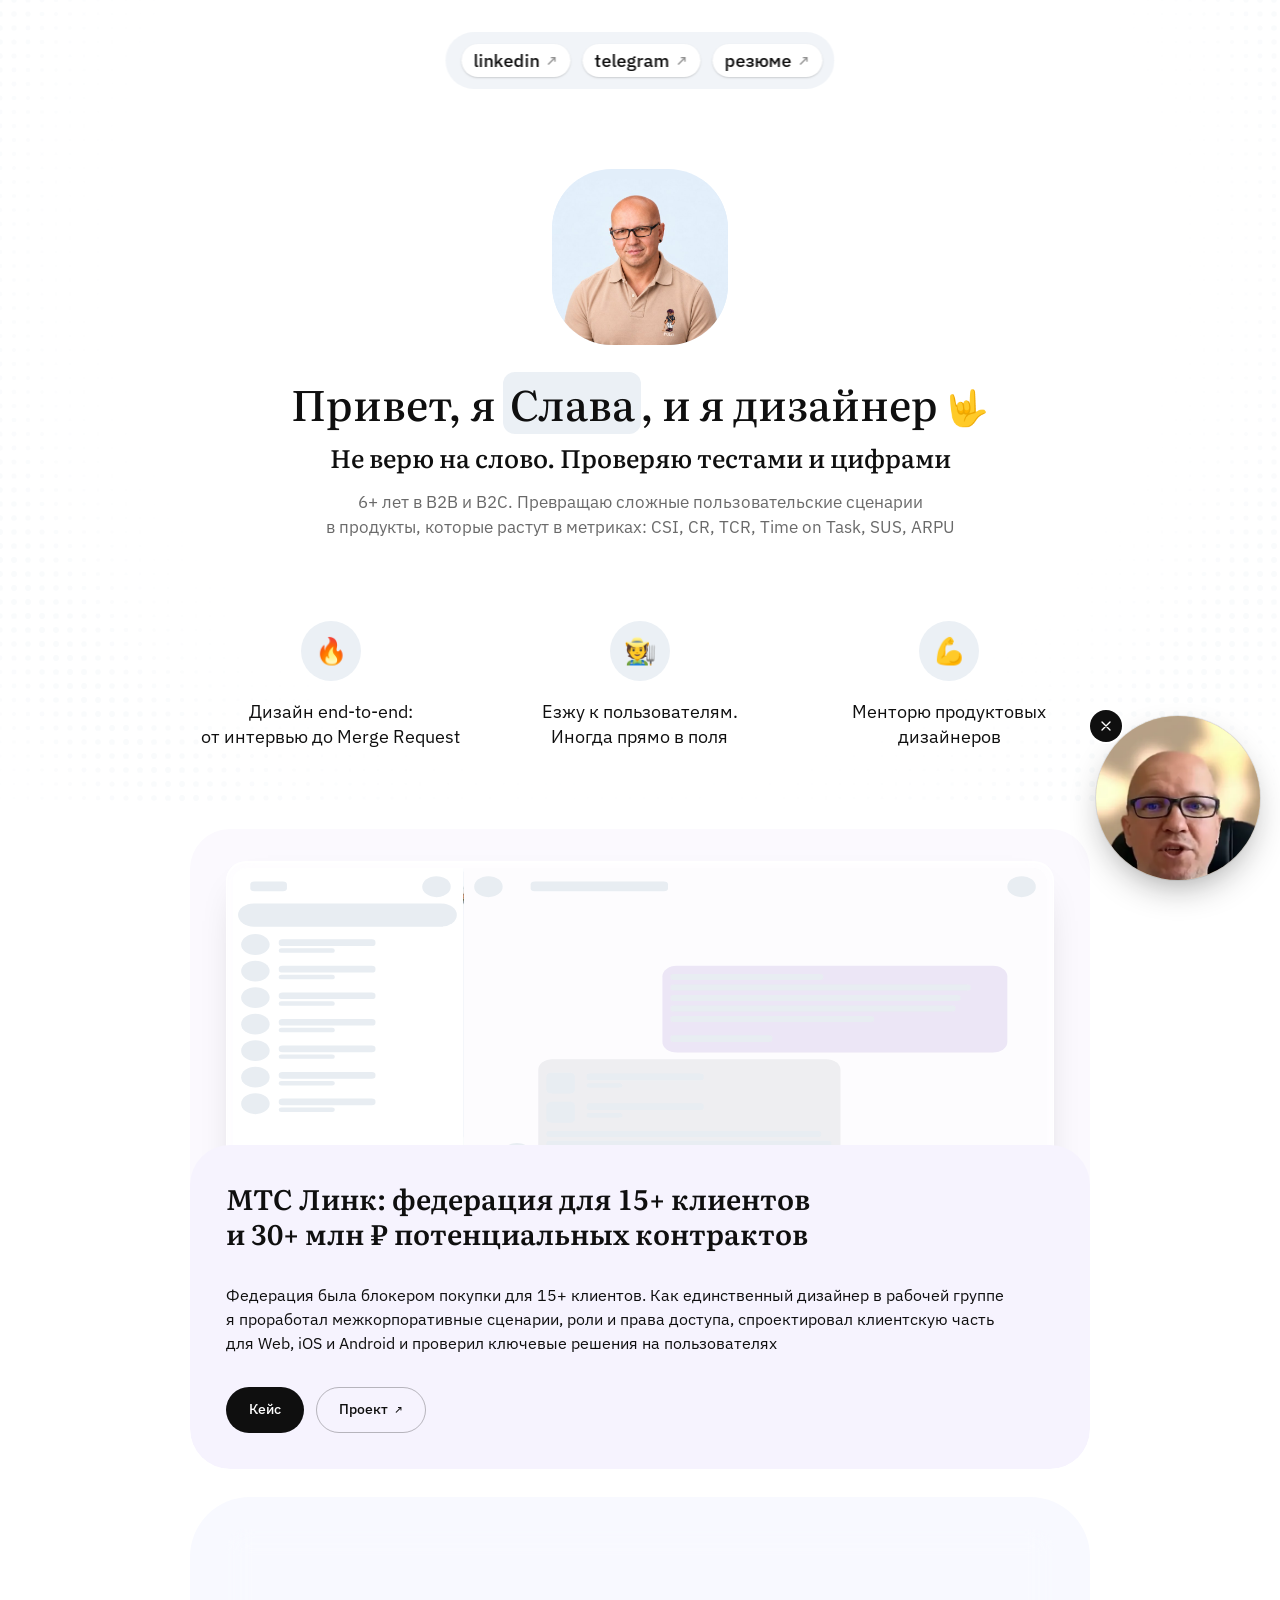
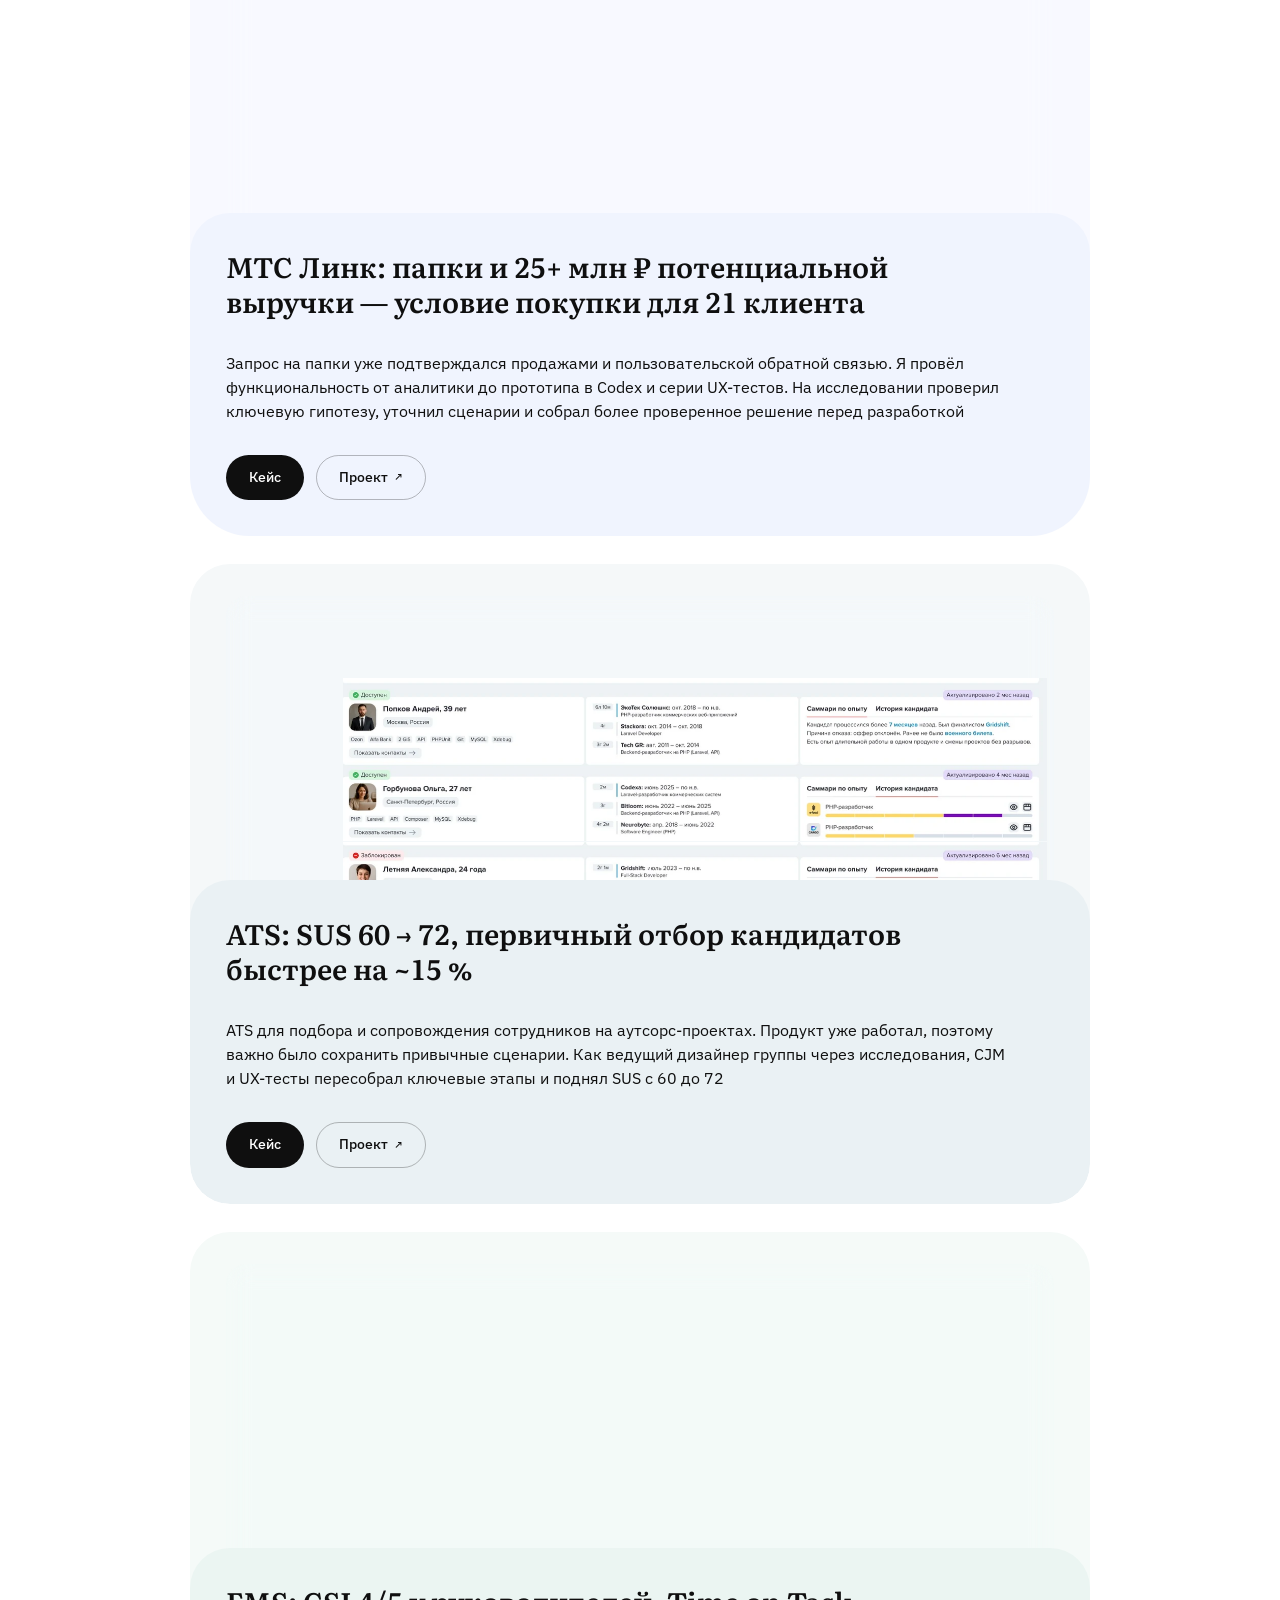
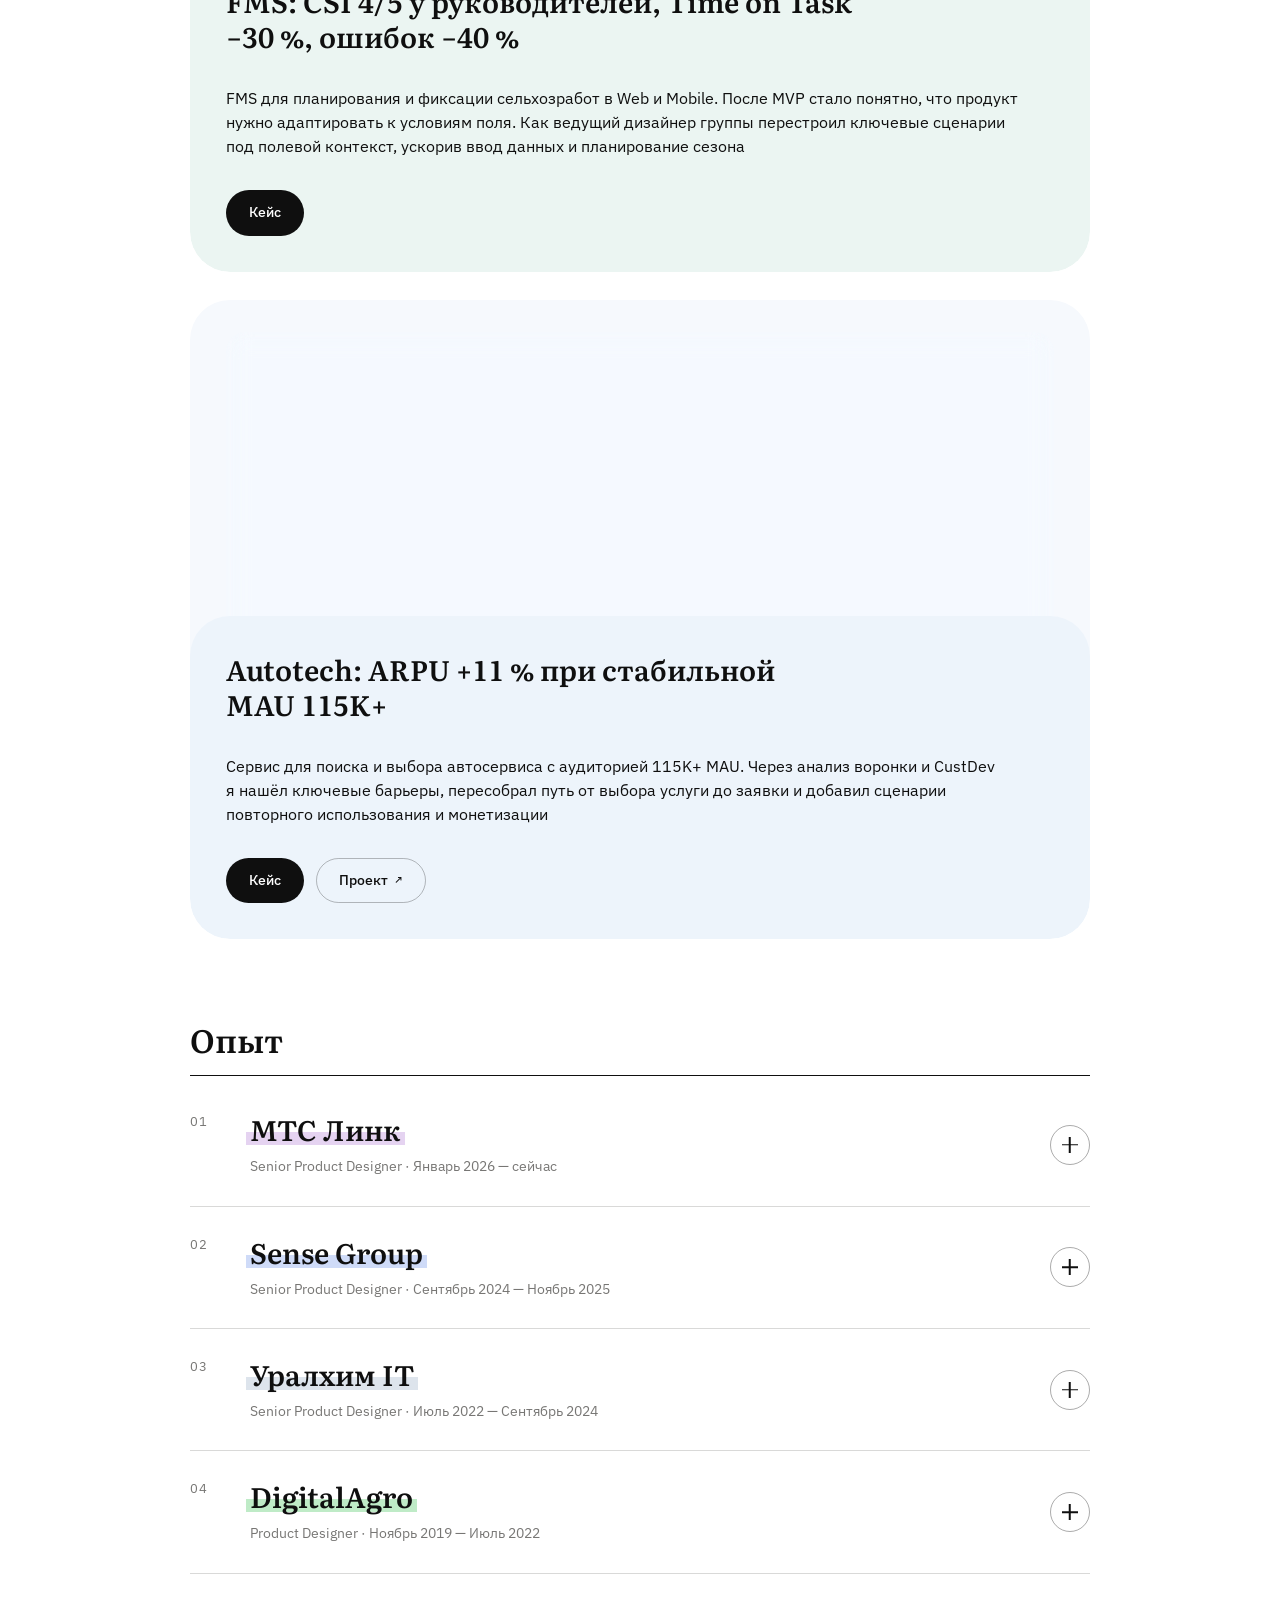
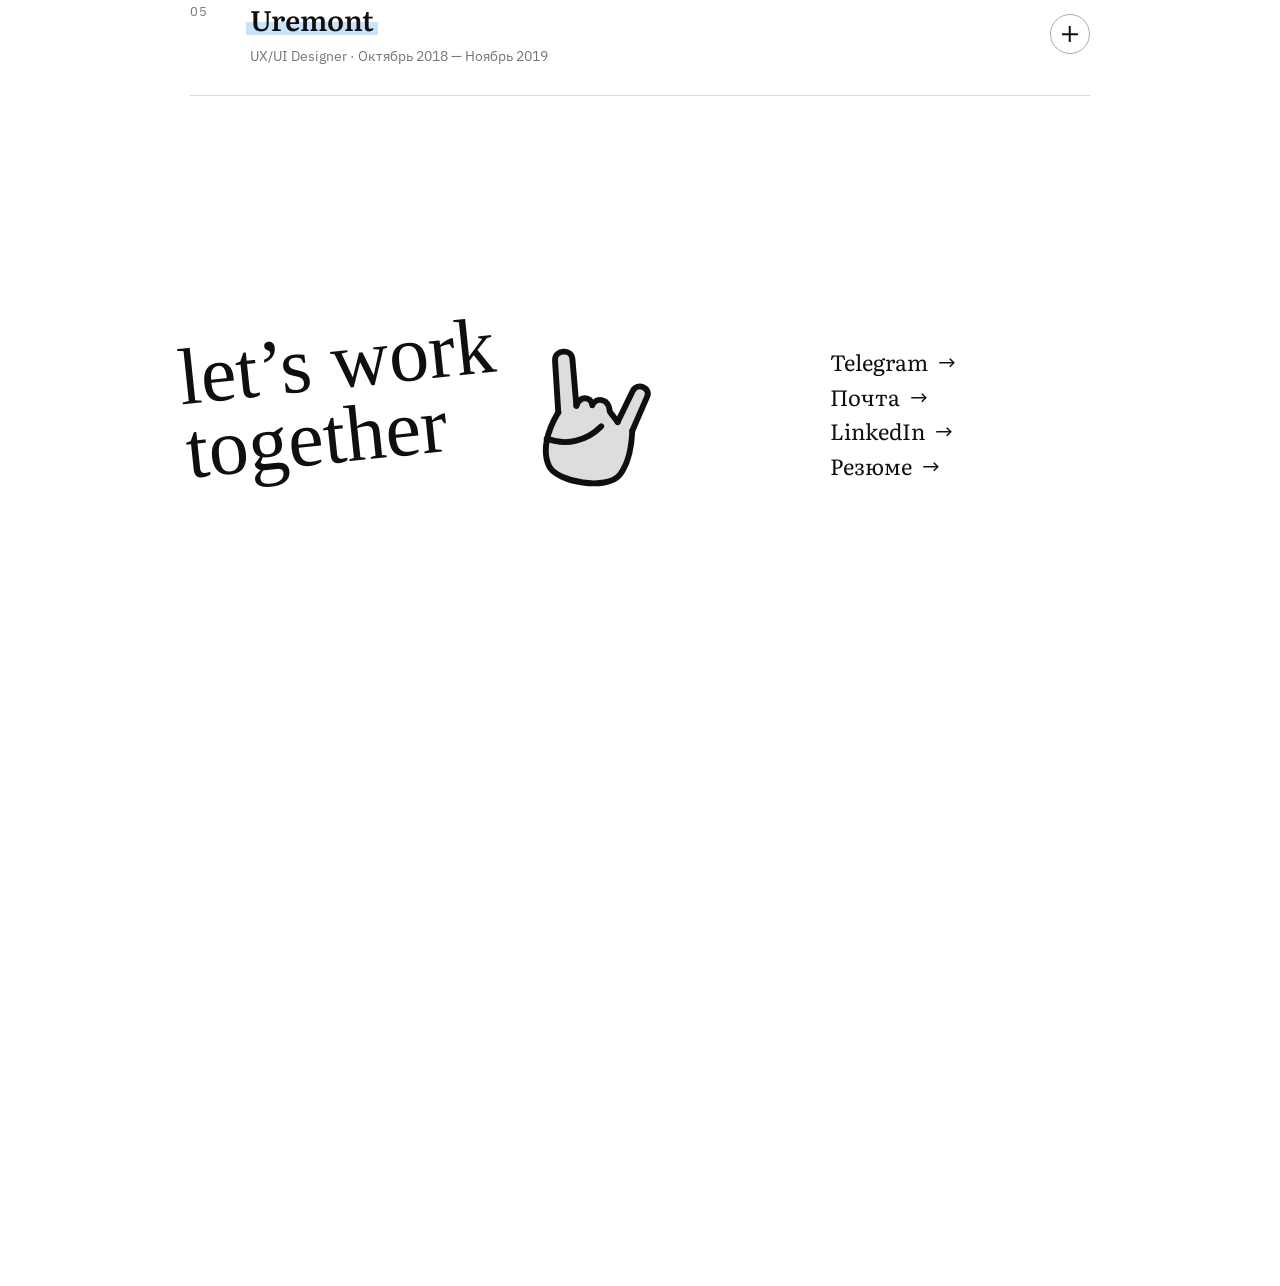
==== commit 9a1f14b3: "Карточки: описание 16px/800px; новые тексты описаний Co-Authored-By: Claude Sonnet 5.5 <noreply@anth" ====
--- a/index.html
+++ b/index.html
@@ -19,8 +19,8 @@
 <link rel="preconnect" href="https://fonts.googleapis.com">
 <link rel="preconnect" href="https://fonts.gstatic.com" crossorigin>
 <link href="https://fonts.googleapis.com/css2?family=Geist:wght@400;500;600&family=Golos+Text:wght@400;500;600&family=Unbounded:wght@500;600;700&family=Literata:wght@500;600&family=IBM+Plex+Sans:wght@400;500;600&family=Inter:wght@400;500;600&family=Permanent+Marker&display=swap" rel="stylesheet">
-<link rel="stylesheet" href="style.css?v=88">
-<script src="site.js?v=97" defer></script>
+<link rel="stylesheet" href="style.css?v=89">
+<script src="site.js?v=98" defer></script>
 <script src="intro.js?v=2" defer></script>
 </head>
 <body>
--- a/style.css
+++ b/style.css
@@ -1381,3 +1381,8 @@
 
 /* десктоп от 1200px: кружок 164px (планшет 761–1199 — 128px, мобильный ≤760 — 84px) */
 @media (min-width:1200px){.intro{--d:164px}}
+
+/* десктоп/планшет (>760): описание в карточке 16px, описание — колонка до 800px (на мобильном без изменений) */
+@media (min-width:761px){
+  [data-variant="b"] .kcard__panel--b .kcard__lead{max-width:800px;font-size:16px}   /* заголовок остаётся 700px */
+}
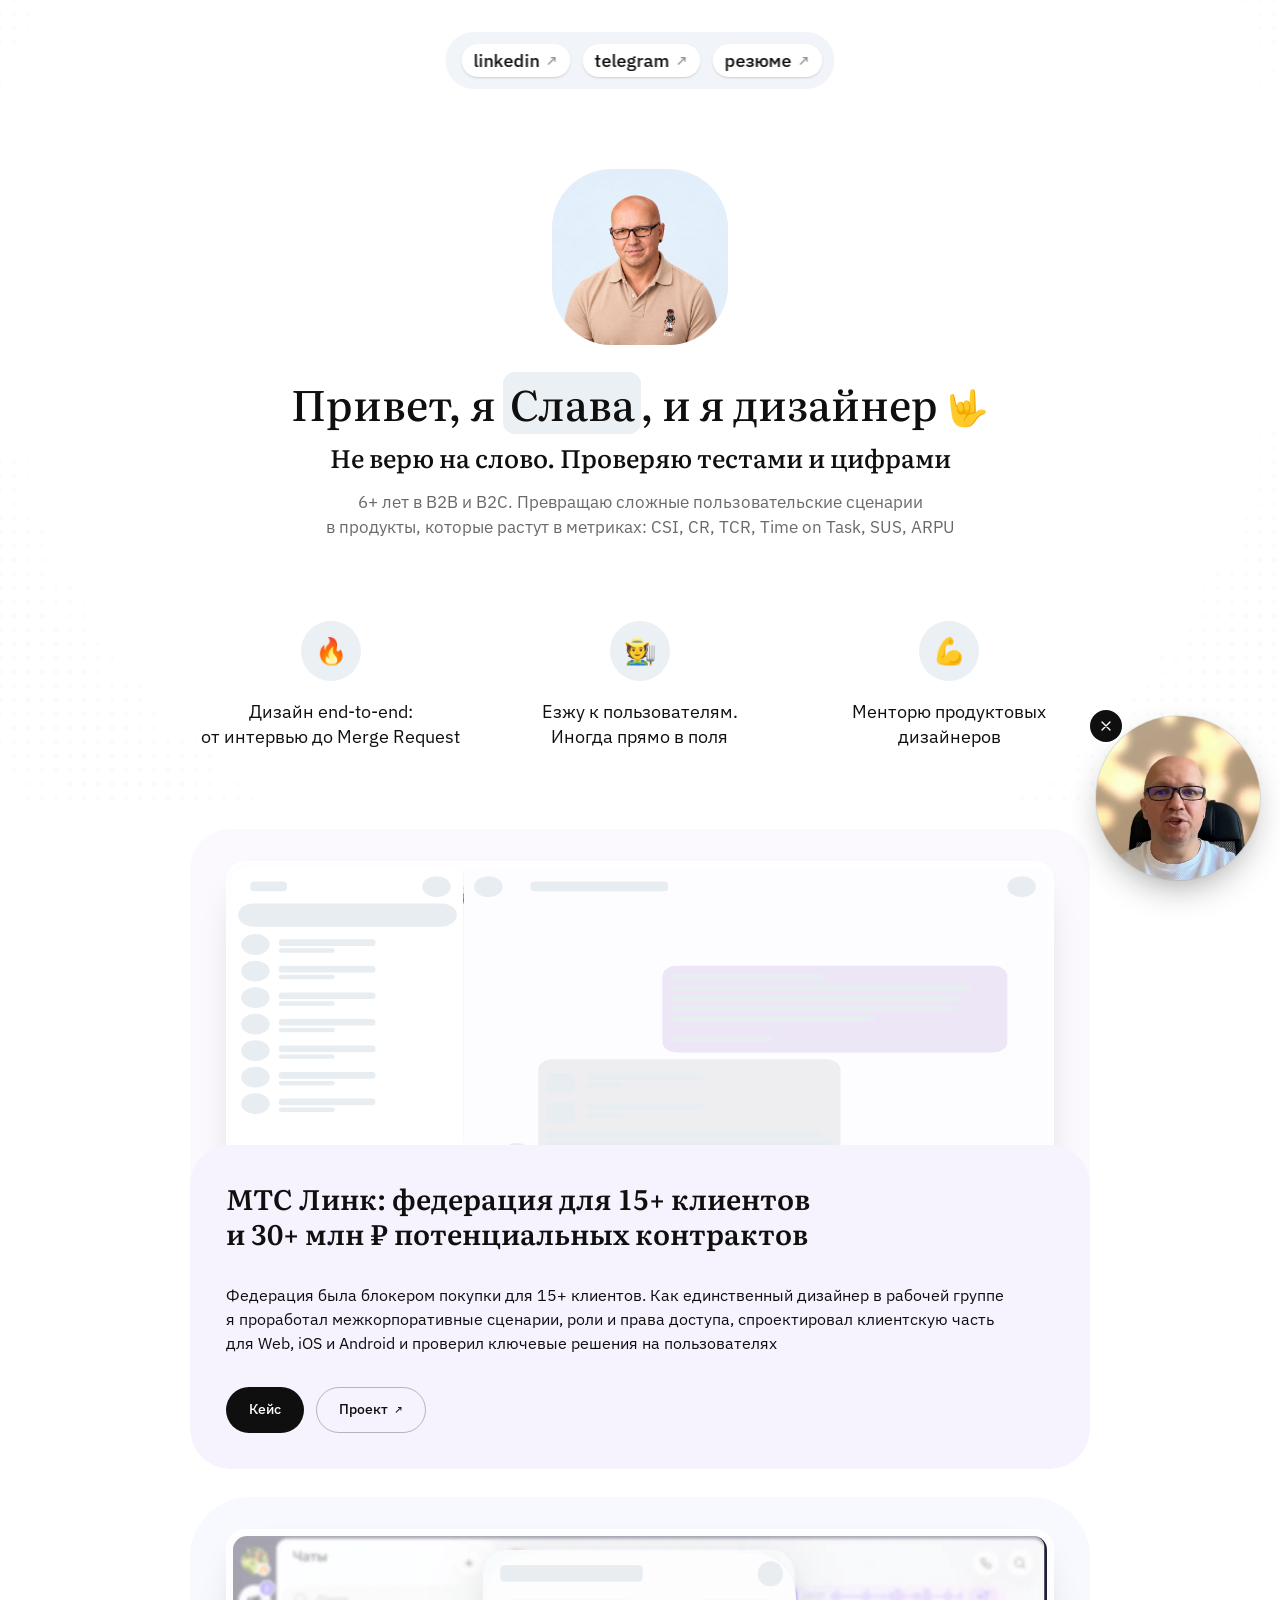
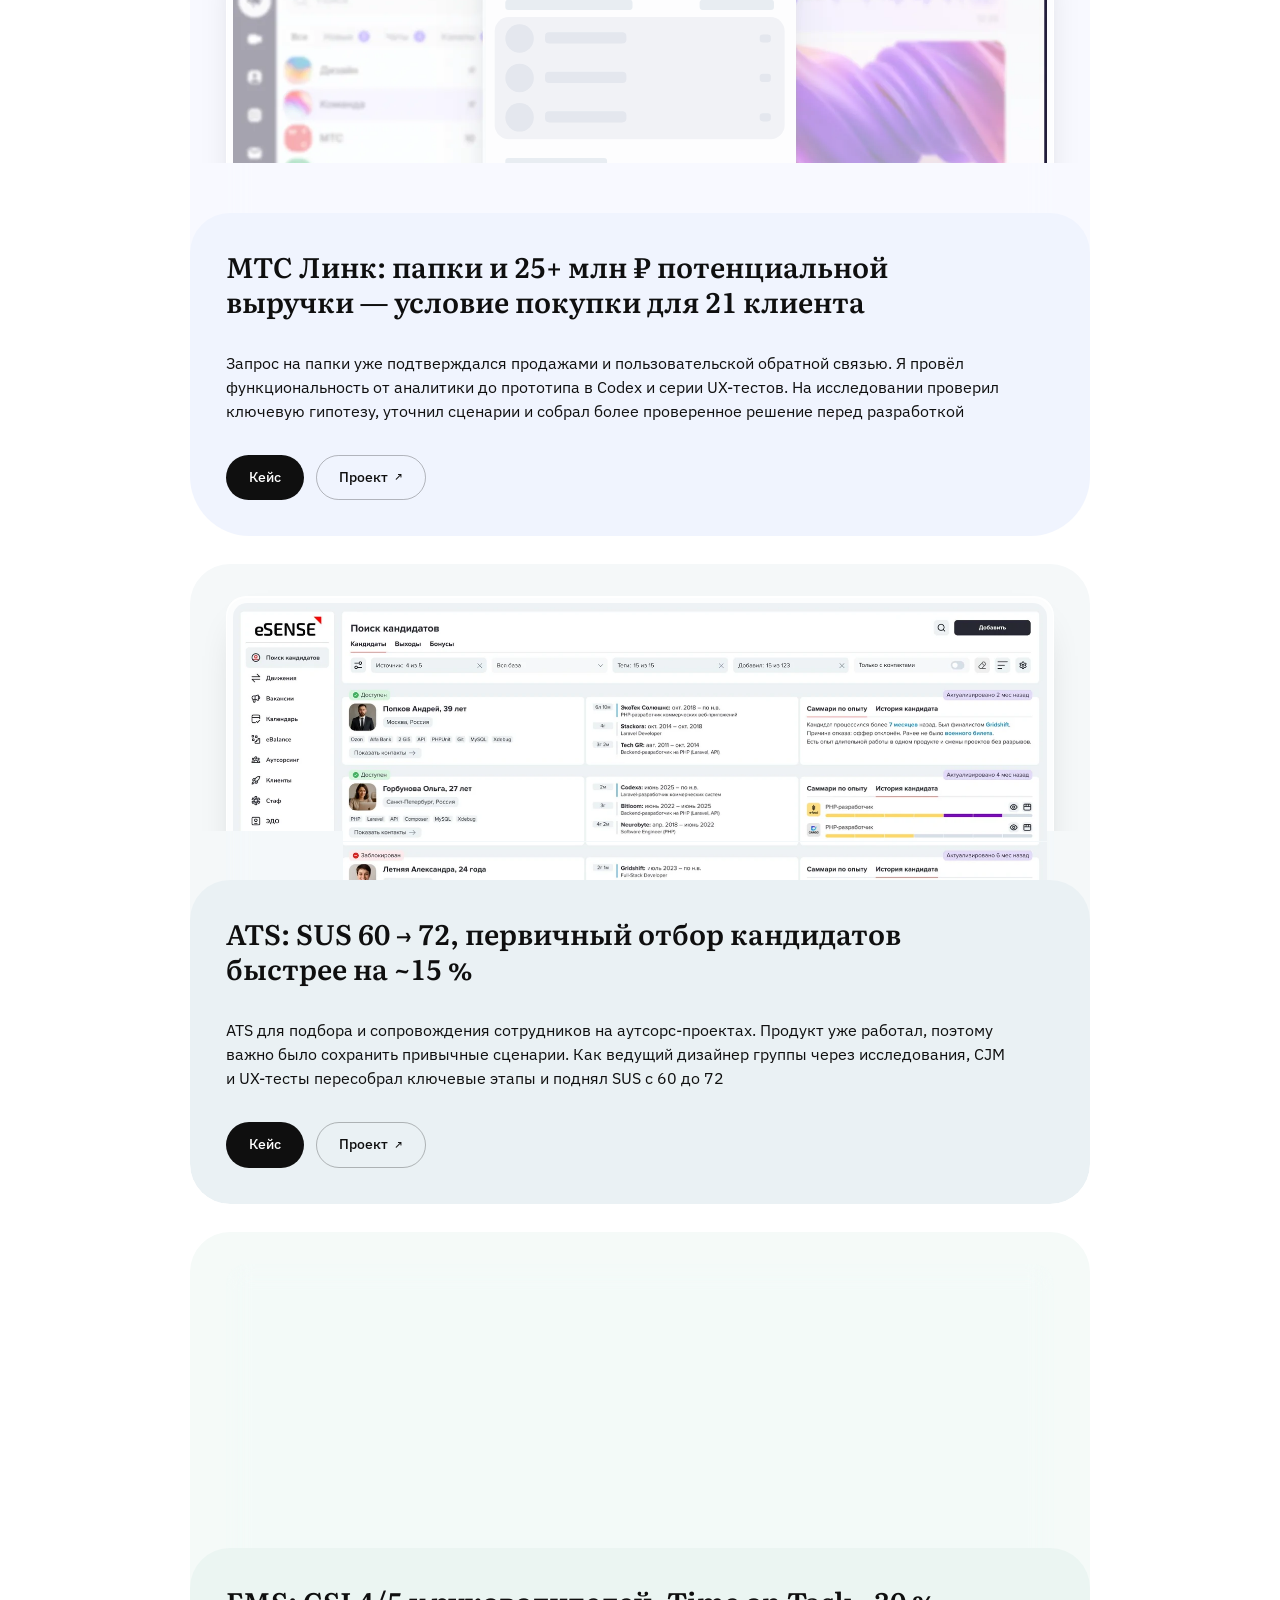
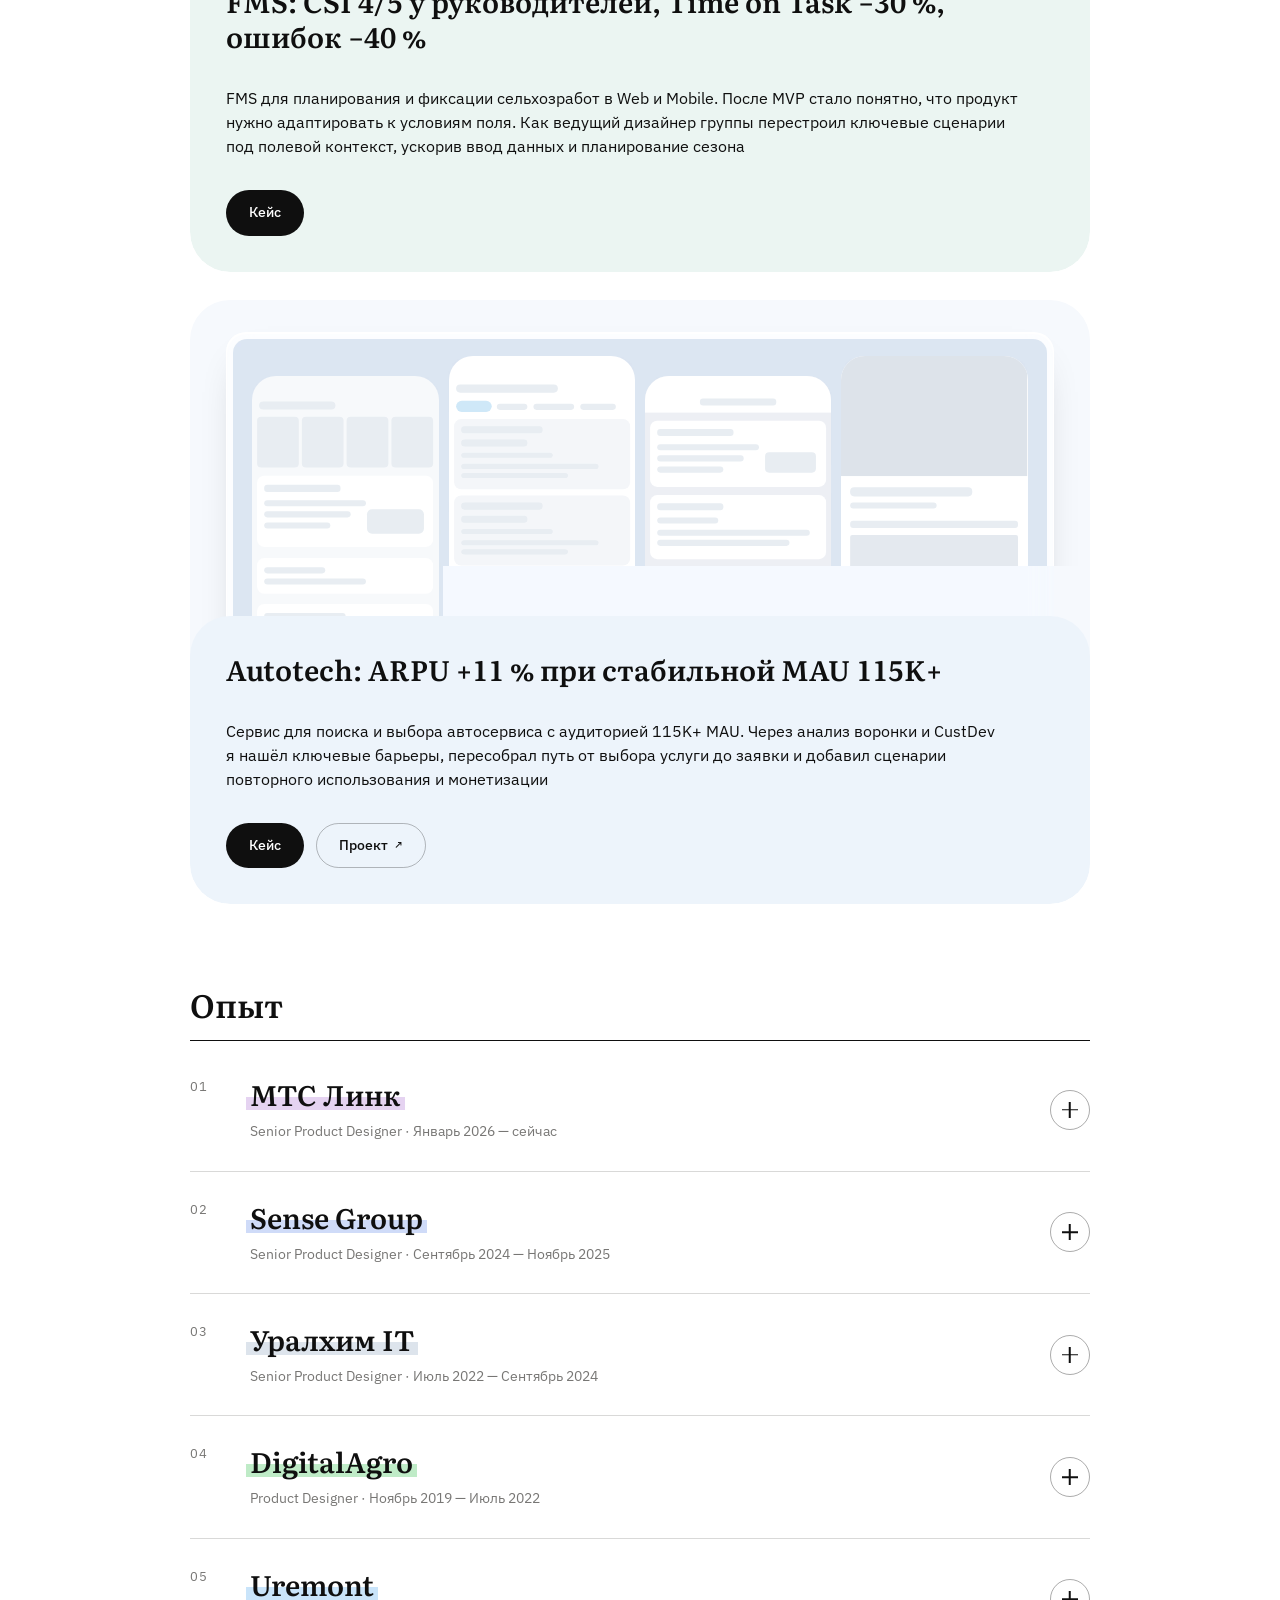
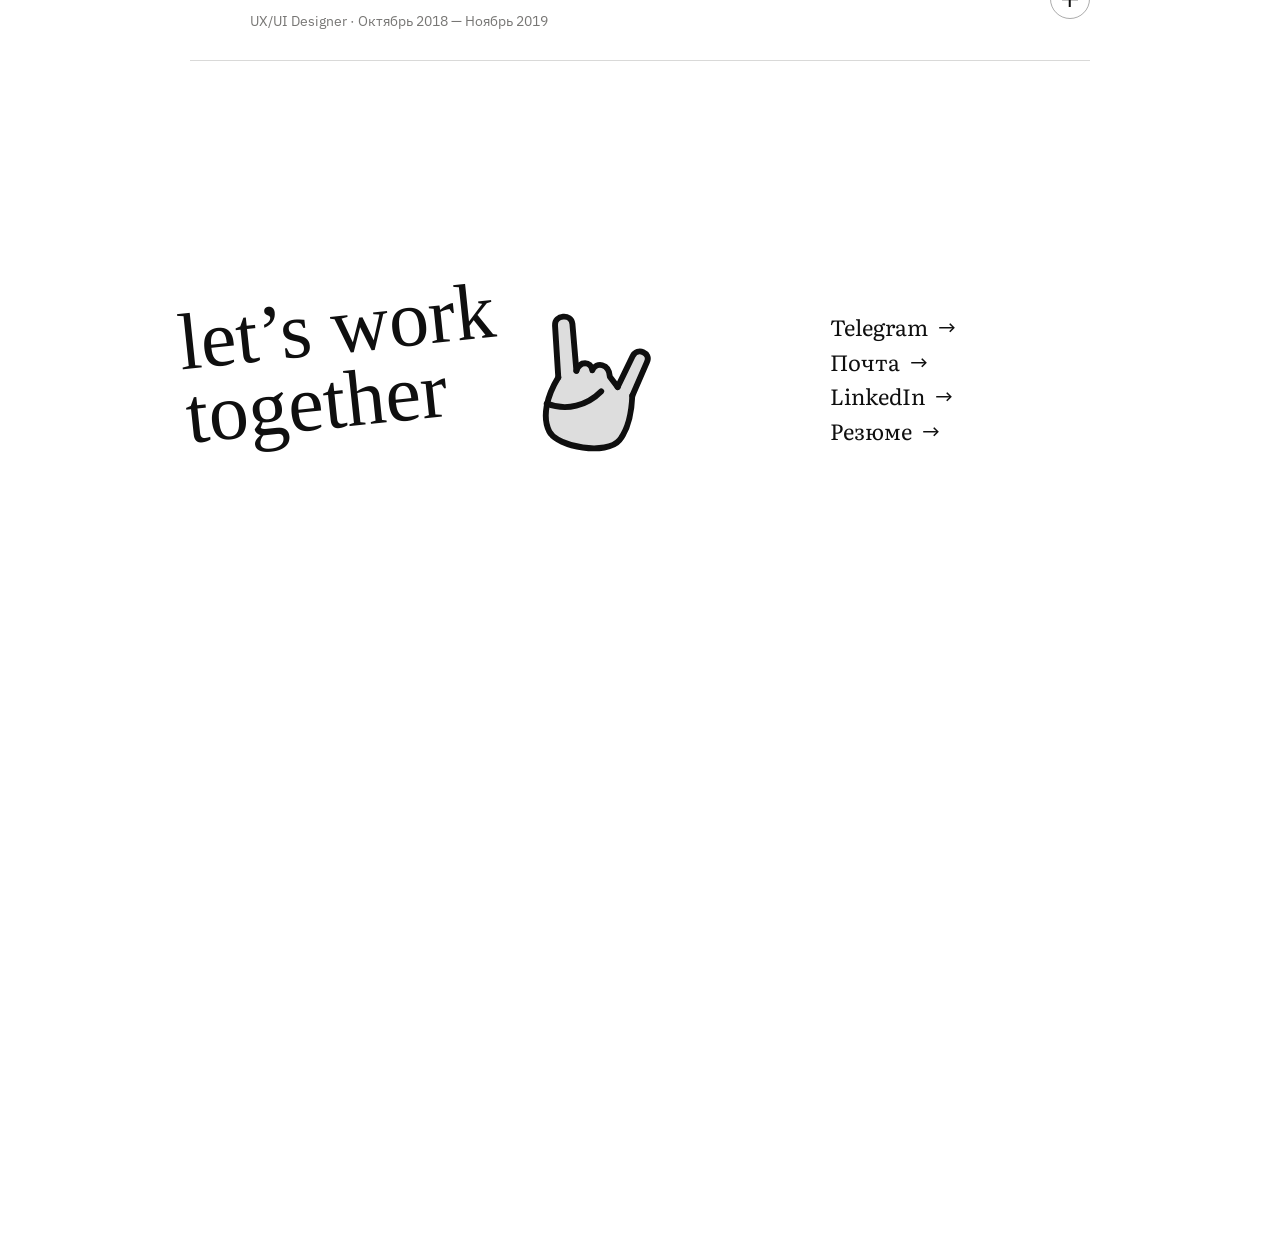
==== commit 0d29405c: "Кружок без зума; заголовки FMS/Autotech; шрифты 3 семейства; типограф без lookbehind и дубля; постер" ====
--- a/index.html
+++ b/index.html
@@ -5,7 +5,7 @@
 <meta charset="utf-8">
 <meta name="viewport" content="width=device-width, initial-scale=1">
 <meta name="description" content="Вячеслав Соколов — Senior Product Designer. B2B-продукты: корпоративные коммуникации, рекрутинг, полевые сервисы.">
-<title>Вячеслав Соколов — портфолио</title>
+<title>Вячеслав Соколов — Senior Product Designer</title>
 <link rel="icon" href="assets/favicon/favicon.ico" sizes="48x48">
 <link rel="icon" type="image/png" sizes="32x32" href="assets/favicon/favicon-32.png">
 <link rel="icon" type="image/png" sizes="192x192" href="assets/favicon/icon-192.png">
@@ -18,9 +18,9 @@
 <meta property="og:description" content="6+ лет в B2B и B2C. Превращаю сложные пользовательские сценарии в продукты.">
 <link rel="preconnect" href="https://fonts.googleapis.com">
 <link rel="preconnect" href="https://fonts.gstatic.com" crossorigin>
-<link href="https://fonts.googleapis.com/css2?family=Geist:wght@400;500;600&family=Golos+Text:wght@400;500;600&family=Unbounded:wght@500;600;700&family=Literata:wght@500;600&family=IBM+Plex+Sans:wght@400;500;600&family=Inter:wght@400;500;600&family=Permanent+Marker&display=swap" rel="stylesheet">
-<link rel="stylesheet" href="style.css?v=89">
-<script src="site.js?v=98" defer></script>
+<link href="https://fonts.googleapis.com/css2?family=Literata:wght@500;600&family=IBM+Plex+Sans:wght@400;500;600&family=Permanent+Marker&display=swap" rel="stylesheet">
+<link rel="stylesheet" href="style.css?v=92">
+<script src="site.js?v=99" defer></script>
 <script src="intro.js?v=2" defer></script>
 </head>
 <body>
--- a/style.css
+++ b/style.css
@@ -1342,8 +1342,8 @@
 .intro__box{position:relative;width:var(--d);height:var(--d);border-radius:50%;overflow:hidden;background:#d9c9b4;cursor:pointer;box-shadow:0 14px 36px -12px rgba(15,15,15,.45),0 0 0 1px rgba(15,15,15,.08);transition:width .42s cubic-bezier(.2,.7,.2,1),height .42s cubic-bezier(.2,.7,.2,1),border-radius .42s cubic-bezier(.2,.7,.2,1),transform .25s ease;-webkit-tap-highlight-color:transparent}
 .intro[data-state="bubble"] .intro__box:hover{transform:scale(1.05)}
 .intro__box:focus-visible,.intro__b:focus-visible,.intro__x:focus-visible,.intro__prog:focus-visible,.intro__big:focus-visible{outline:2px solid #fff;outline-offset:2px;box-shadow:0 0 0 4px var(--ink)}
-.intro__v{position:absolute;inset:0;width:100%;height:100%;object-fit:cover;object-position:50% 0;background:#d9c9b4;transform-origin:50% 38%;transition:transform .42s cubic-bezier(.2,.7,.2,1)}
-.intro[data-state="bubble"] .intro__v{transform:scale(1.5)}
+.intro__v{position:absolute;inset:0;width:100%;height:100%;object-fit:cover;object-position:50% 8%;background:#d9c9b4;transform-origin:50% 38%;transition:transform .42s cubic-bezier(.2,.7,.2,1)}
+.intro[data-state="bubble"] .intro__v{transform:none}   /* кадр по ширине кружка без зума: видны плечи и фон */
 .intro[data-state="full"] .intro__box{width:var(--w);height:calc(var(--w)*4/3);border-radius:26px;cursor:default}
 .intro__ui{position:absolute;inset:0;opacity:0;pointer-events:none;transition:opacity .25s ease .15s;background:linear-gradient(to top,rgba(15,15,15,.55),rgba(15,15,15,0) 38%)}
 .intro[data-state="full"] .intro__ui{opacity:1;pointer-events:auto}
@@ -1386,3 +1386,9 @@
 @media (min-width:761px){
   [data-variant="b"] .kcard__panel--b .kcard__lead{max-width:800px;font-size:16px}   /* заголовок остаётся 700px */
 }
+
+/* десктоп/планшет (>760): перенос заголовков FMS и Autotech. FMS — «−30 %,» поднимается в первую строку; Autotech — в одну строку */
+@media (min-width:761px){
+  [data-variant="b"] #case-fms .kcard__panel--b .kcard__title{max-width:740px}
+  [data-variant="b"] #case-autotech .kcard__panel--b .kcard__title{max-width:none}
+}
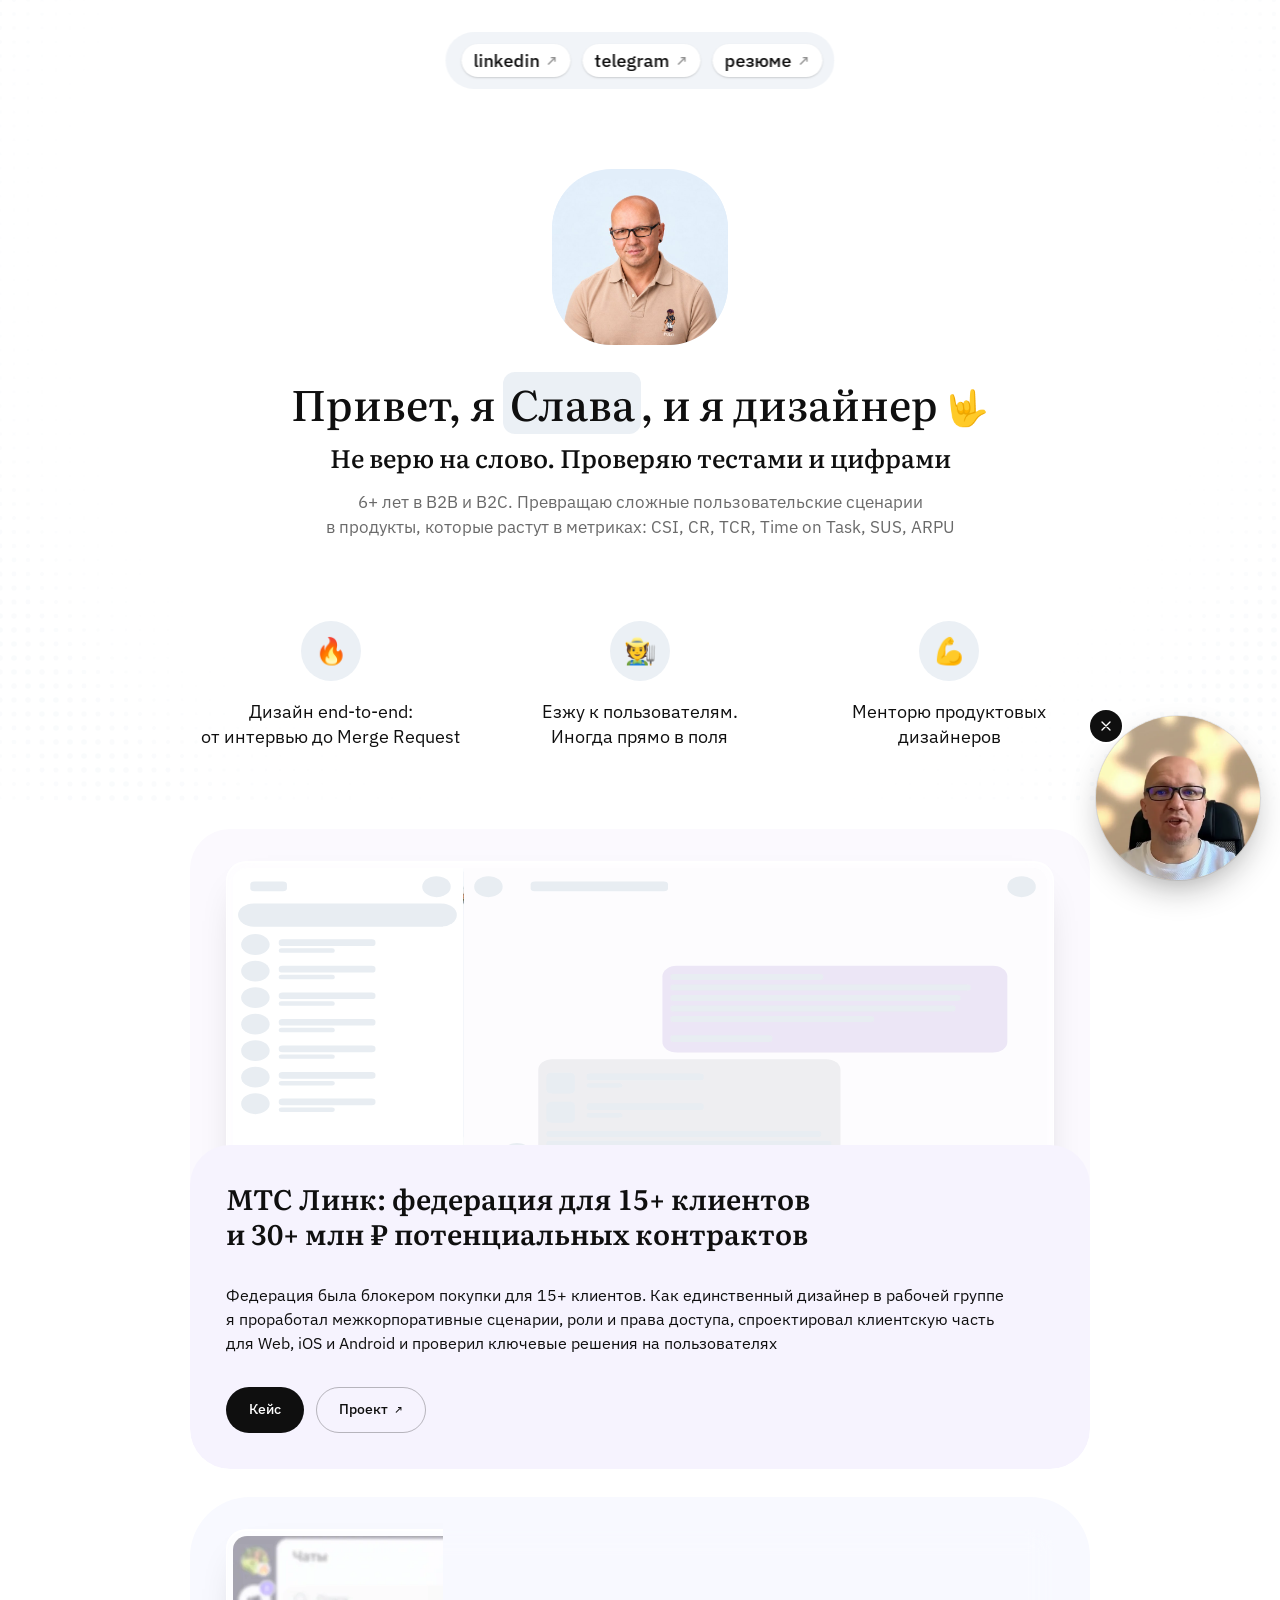
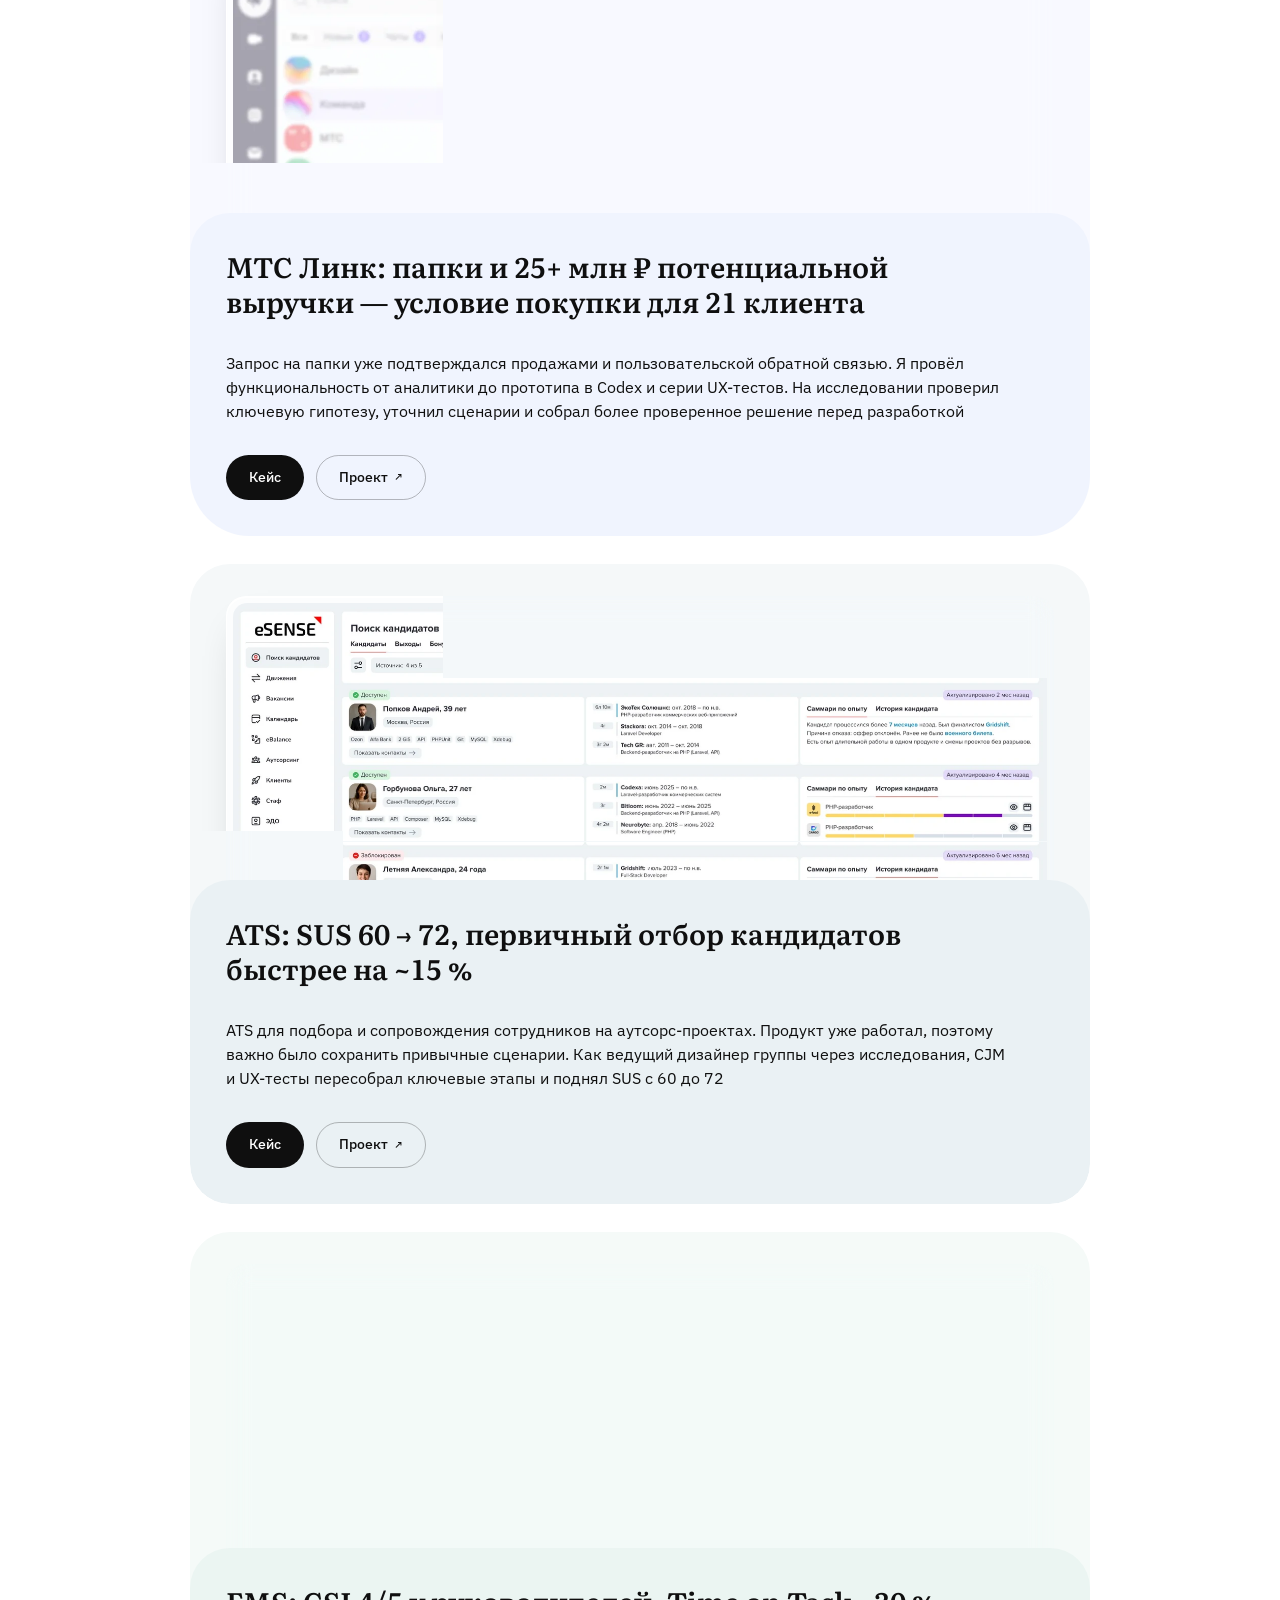
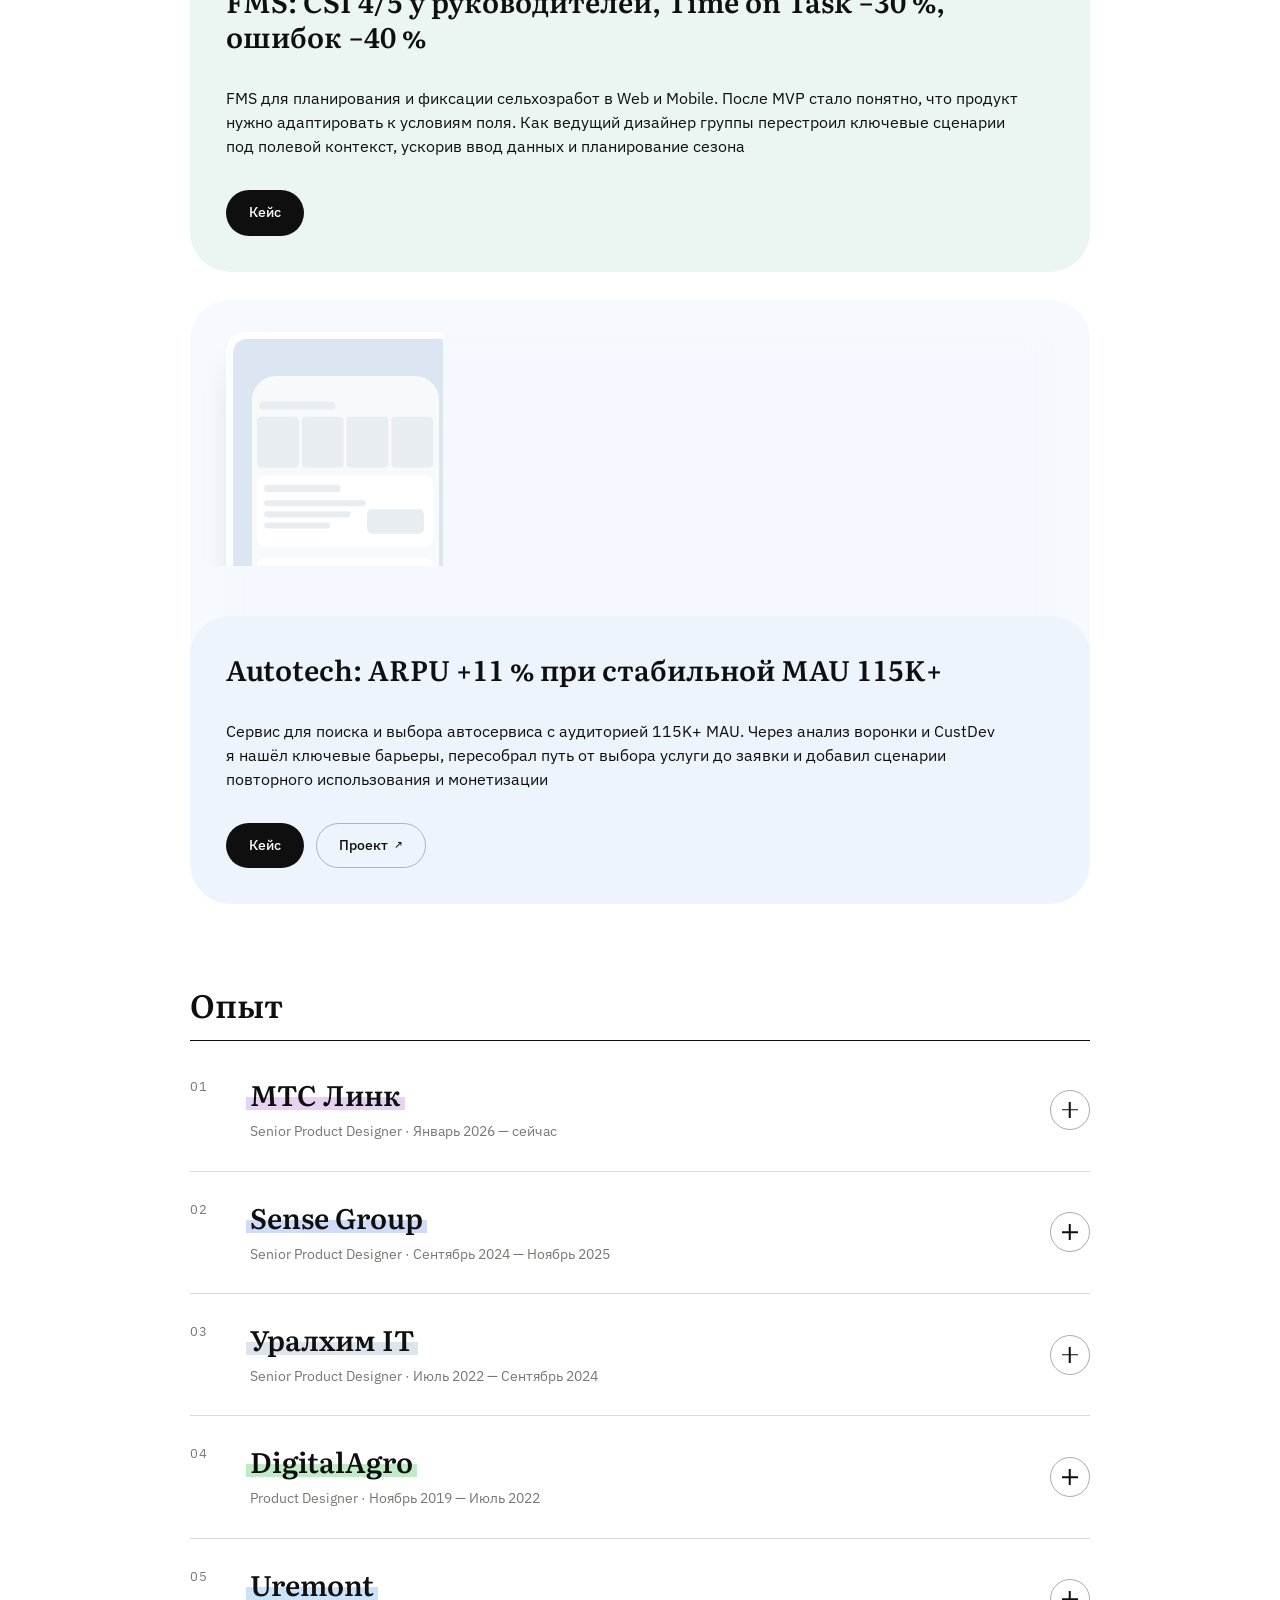
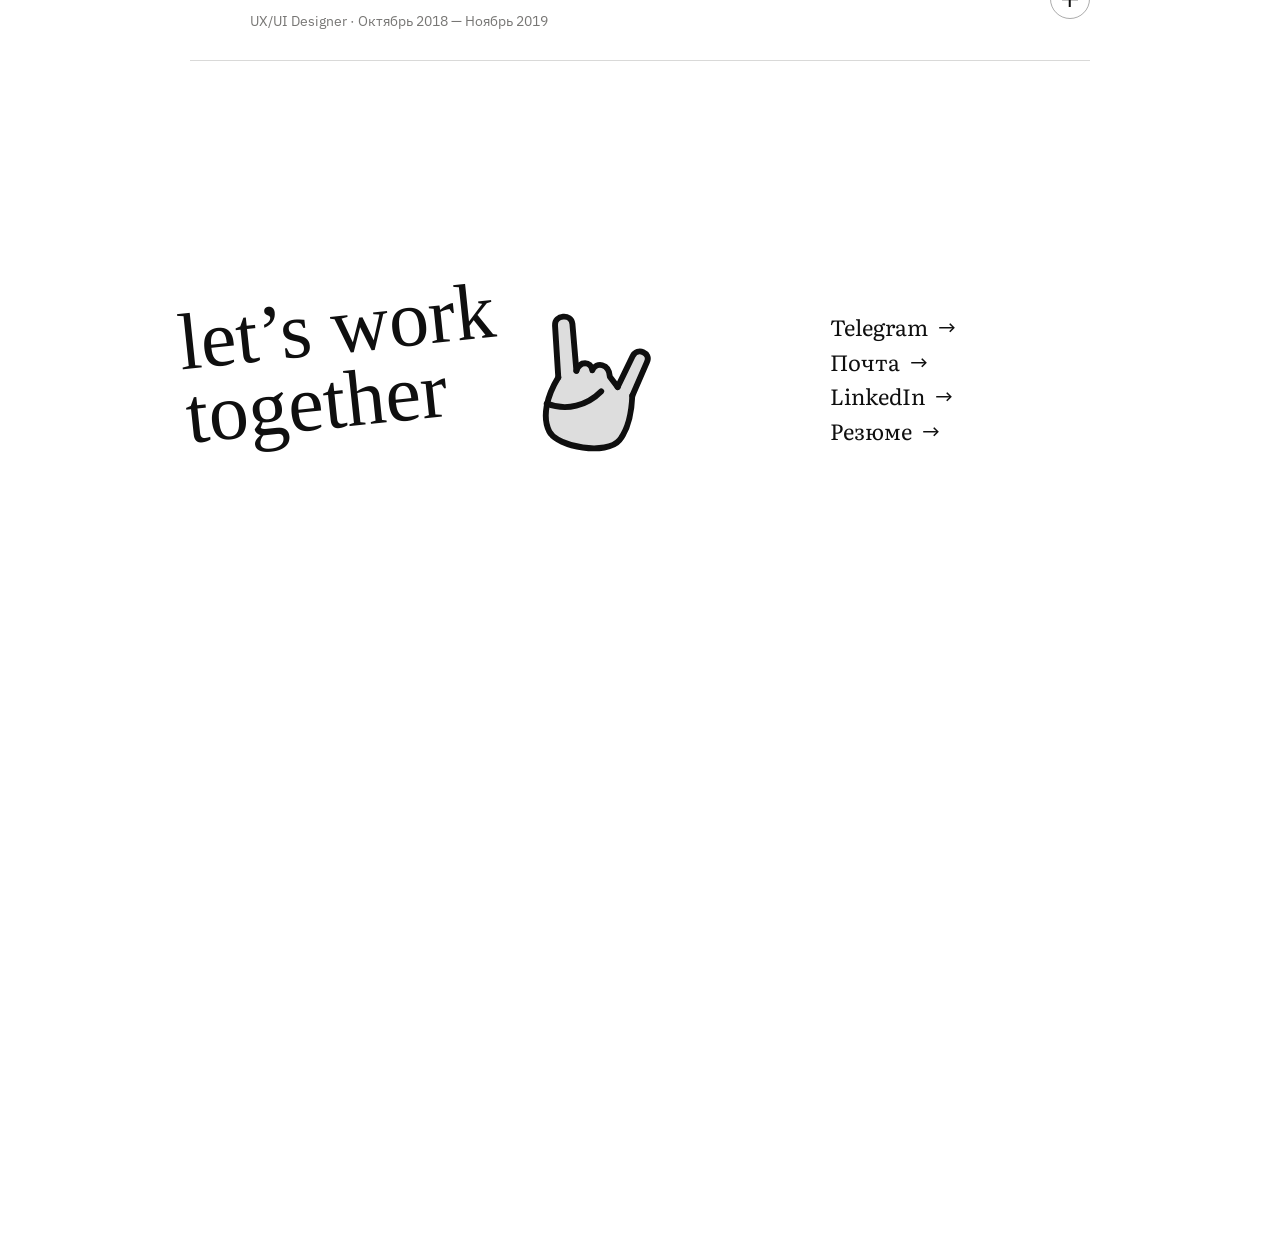
==== commit a753fc32: "Опыт: текст раскрытых блоков 16px Co-Authored-By: Claude Sonnet 5.5 <noreply@anthropic.com> Claude-S" ====
--- a/index.html
+++ b/index.html
@@ -19,7 +19,7 @@
 <link rel="preconnect" href="https://fonts.googleapis.com">
 <link rel="preconnect" href="https://fonts.gstatic.com" crossorigin>
 <link href="https://fonts.googleapis.com/css2?family=Literata:wght@500;600&family=IBM+Plex+Sans:wght@400;500;600&family=Permanent+Marker&display=swap" rel="stylesheet">
-<link rel="stylesheet" href="style.css?v=92">
+<link rel="stylesheet" href="style.css?v=93">
 <script src="site.js?v=99" defer></script>
 <script src="intro.js?v=2" defer></script>
 </head>
--- a/style.css
+++ b/style.css
@@ -319,7 +319,7 @@
 [data-variant="b"] .xp__co{font-size:28px;line-height:1.25;letter-spacing:0}
 [data-variant="b"] .xp__sub{font-size:14px;text-align:right;white-space:nowrap}
 [data-variant="b"] .xp__body{padding:4px 0 36px 60px;max-width:none}
-[data-variant="b"] .xp__about,[data-variant="b"] .xp__items li,[data-variant="b"] .xp__link{font-size:15px}
+[data-variant="b"] .xp__about,[data-variant="b"] .xp__items li,[data-variant="b"] .xp__link{font-size:16px}
 [data-variant="b"] .xp__about,[data-variant="b"] .xp__items{max-width:68ch}
 [data-variant="b"] .xp__items li::before{left:-20px}
 [data-variant="b"] .study__list li{padding:16px 0;font-size:15px}
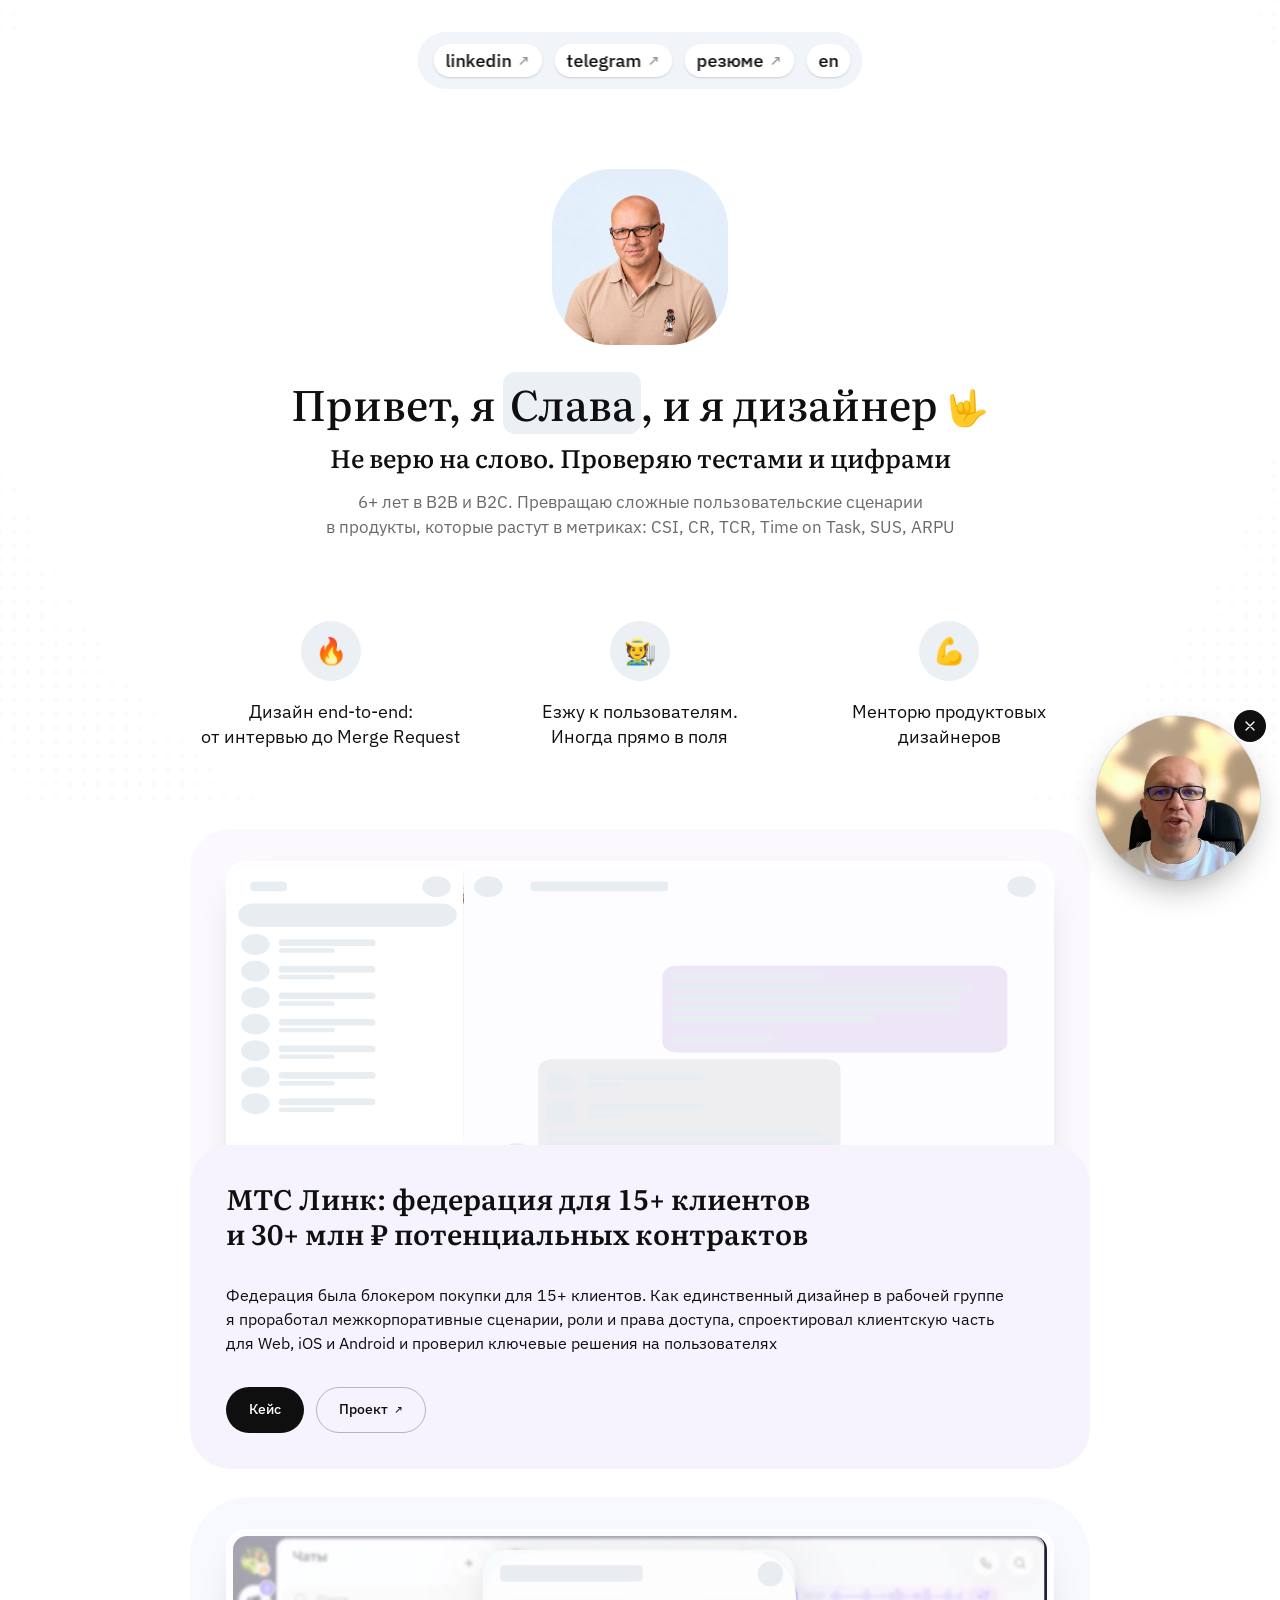
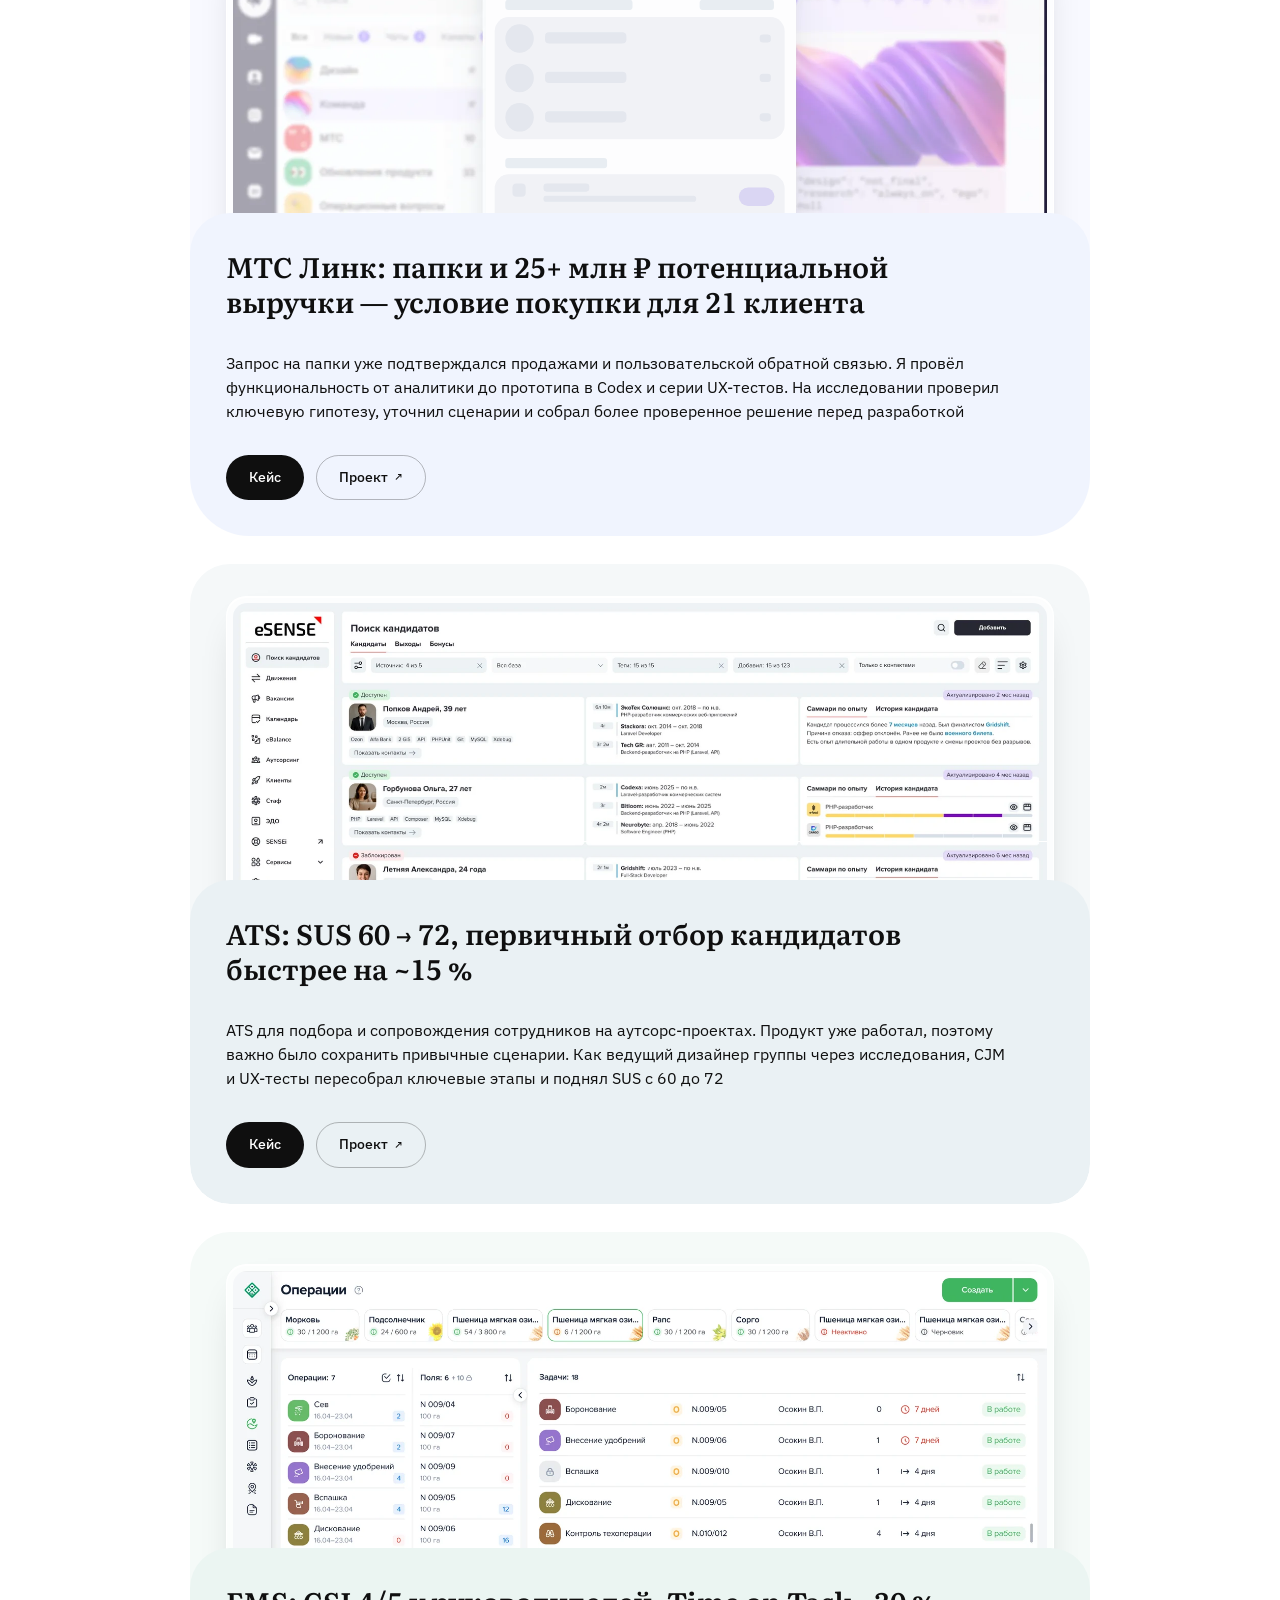
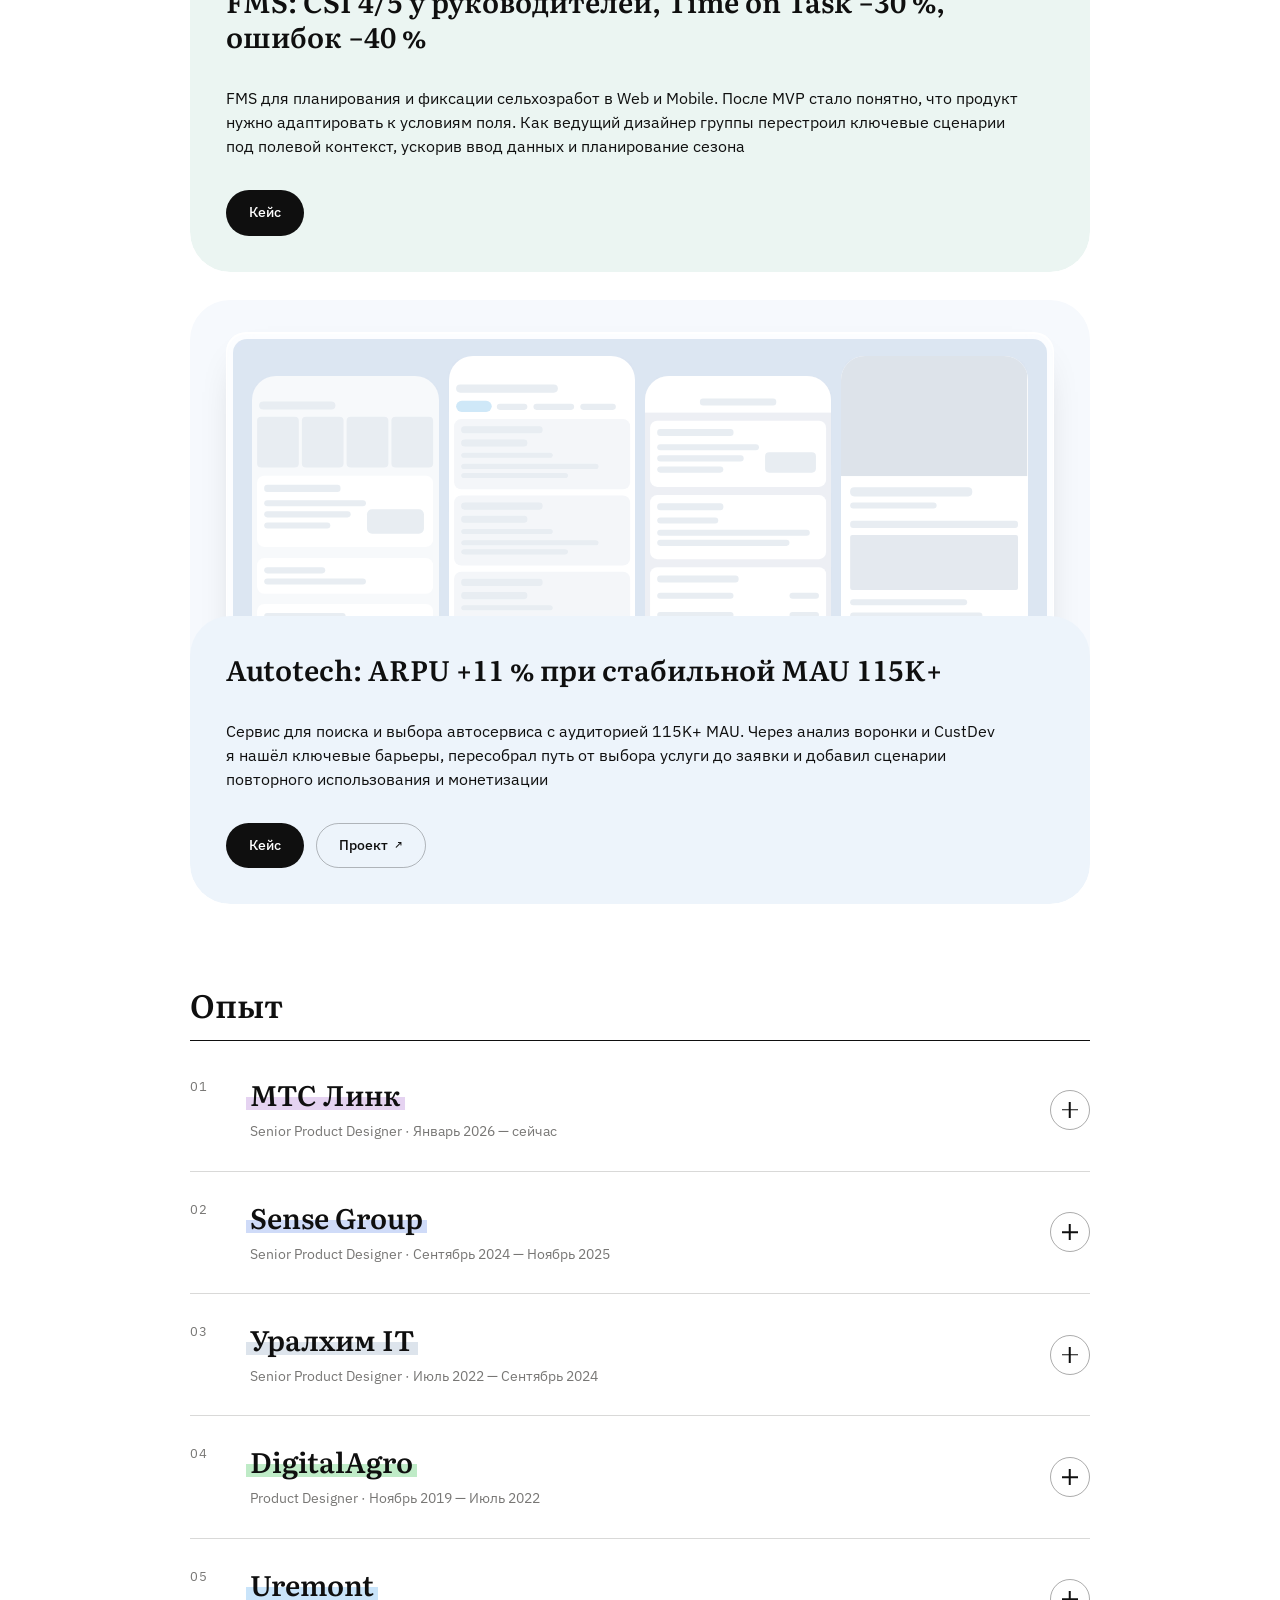
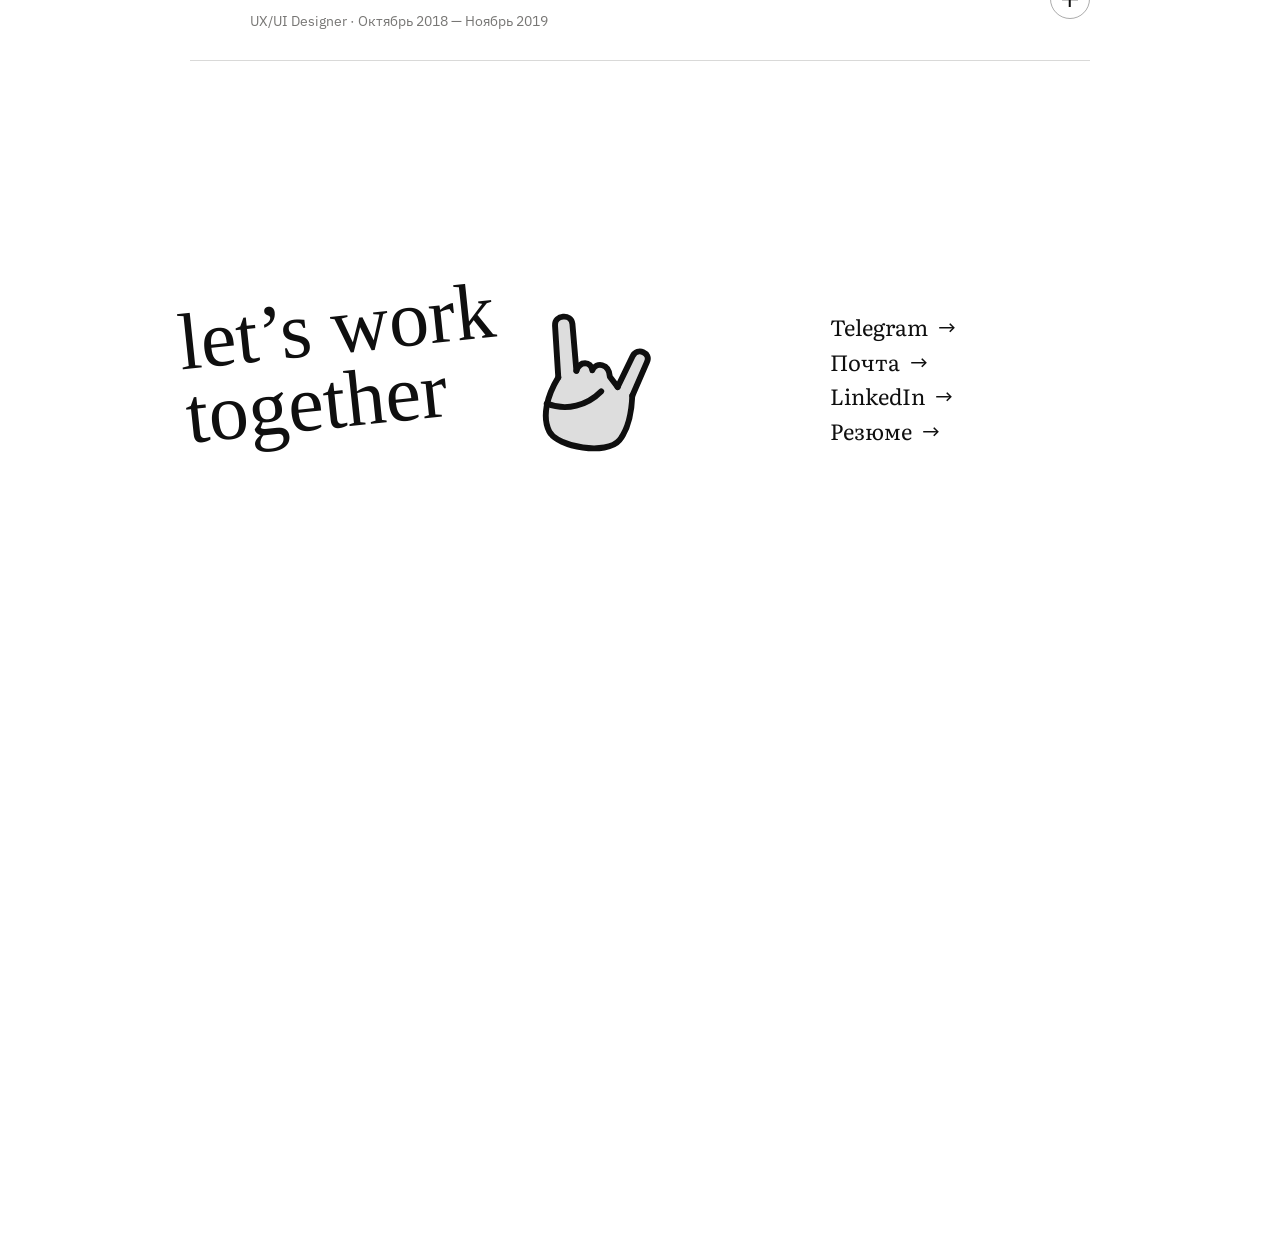
==== commit 0308861c: "Видео-кружок: крестик справа сверху (RU и EN); style.css?v=94 Co-Authored-By: Claude Sonnet 5.5 <nor" ====
--- a/index.html
+++ b/index.html
@@ -6,6 +6,9 @@
 <meta name="viewport" content="width=device-width, initial-scale=1">
 <meta name="description" content="Вячеслав Соколов — Senior Product Designer. B2B-продукты: корпоративные коммуникации, рекрутинг, полевые сервисы.">
 <title>Вячеслав Соколов — Senior Product Designer</title>
+<link rel="alternate" hreflang="ru" href="http://vsokolov.com/">
+<link rel="alternate" hreflang="en" href="http://vsokolov.com/en/">
+<link rel="alternate" hreflang="x-default" href="http://vsokolov.com/">
 <link rel="icon" href="assets/favicon/favicon.ico" sizes="48x48">
 <link rel="icon" type="image/png" sizes="32x32" href="assets/favicon/favicon-32.png">
 <link rel="icon" type="image/png" sizes="192x192" href="assets/favicon/icon-192.png">
@@ -19,9 +22,9 @@
 <link rel="preconnect" href="https://fonts.googleapis.com">
 <link rel="preconnect" href="https://fonts.gstatic.com" crossorigin>
 <link href="https://fonts.googleapis.com/css2?family=Literata:wght@500;600&family=IBM+Plex+Sans:wght@400;500;600&family=Permanent+Marker&display=swap" rel="stylesheet">
-<link rel="stylesheet" href="style.css?v=93">
-<script src="site.js?v=99" defer></script>
-<script src="intro.js?v=2" defer></script>
+<link rel="stylesheet" href="style.css?v=94">
+<script src="site.js?v=100" defer></script>
+<script src="intro.js?v=3" defer></script>
 </head>
 <body>
 <svg width="0" height="0" style="position:absolute" aria-hidden="true" focusable="false"><filter id="displace-1" x="-50%" y="-50%" width="200%" height="200%"><feTurbulence type="turbulence" baseFrequency="0.03" numOctaves="3" seed="1" result="turbulence"/><feDisplacementMap in="SourceGraphic" in2="turbulence" scale="1.4" xChannelSelector="R" yChannelSelector="G"/></filter><filter id="displace-2" x="-50%" y="-50%" width="200%" height="200%"><feTurbulence type="turbulence" baseFrequency="0.03" numOctaves="3" seed="2" result="turbulence"/><feDisplacementMap in="SourceGraphic" in2="turbulence" scale="1.4" xChannelSelector="R" yChannelSelector="G"/></filter><filter id="displace-3" x="-50%" y="-50%" width="200%" height="200%"><feTurbulence type="turbulence" baseFrequency="0.03" numOctaves="3" seed="3" result="turbulence"/><feDisplacementMap in="SourceGraphic" in2="turbulence" scale="1.4" xChannelSelector="R" yChannelSelector="G"/></filter><filter id="displace-4" x="-50%" y="-50%" width="200%" height="200%"><feTurbulence type="turbulence" baseFrequency="0.03" numOctaves="3" seed="4" result="turbulence"/><feDisplacementMap in="SourceGraphic" in2="turbulence" scale="1.4" xChannelSelector="R" yChannelSelector="G"/></filter><filter id="displace-5" x="-50%" y="-50%" width="200%" height="200%"><feTurbulence type="turbulence" baseFrequency="0.03" numOctaves="3" seed="5" result="turbulence"/><feDisplacementMap in="SourceGraphic" in2="turbulence" scale="1.4" xChannelSelector="R" yChannelSelector="G"/></filter></svg>
@@ -35,6 +38,7 @@
         <a class="pill pill--outline" href="https://www.linkedin.com/in/vycheslav-sokolov/" target="_blank" rel="noopener">LinkedIn<i class="arr">↗</i></a>
         <a class="pill pill--outline" href="https://t.me/Sokolov_k_doske" target="_blank" rel="noopener">Telegram<i class="arr">↗</i></a>
         <a class="pill pill--outline" href="https://drive.google.com/drive/folders/1yA-wTGNDiWYQ2XmveLwB1-y0D-GJOp_q?usp=sharing" target="_blank" rel="noopener">Резюме<i class="arr">↗</i></a>
+        <a class="pill pill--outline pill--lang" href="en/" hreflang="en" lang="en" aria-label="English version">EN</a>
       </div>
       <div class="sidebar__photo" id="sidebar-photo"></div>
     </div>
--- a/style.css
+++ b/style.css
@@ -1365,7 +1365,7 @@
 .intro__x{position:absolute;width:32px;height:32px;border-radius:50%;background:var(--ink);box-shadow:0 0 0 2px var(--paper);transition:transform .2s}
 .intro__x:hover{transform:scale(1.08)}
 .intro__x svg{width:16px;height:16px}
-.intro[data-state="bubble"] .intro__x{left:-6px;top:-6px}
+.intro[data-state="bubble"] .intro__x{right:-6px;left:auto;top:-6px}
 .intro[data-state="full"] .intro__x{right:10px;top:10px;left:auto;background:rgba(15,15,15,.5);box-shadow:none;-webkit-backdrop-filter:blur(8px);backdrop-filter:blur(8px)}
 @media (max-width:760px){.intro{--d:84px;right:max(12px,env(safe-area-inset-right));bottom:max(12px,env(safe-area-inset-bottom))}.intro__cc{font-size:13px}}
 @media (pointer:coarse){.intro__b{width:40px;height:40px}.intro__x{width:32px;height:32px}.intro__prog{height:40px}}
